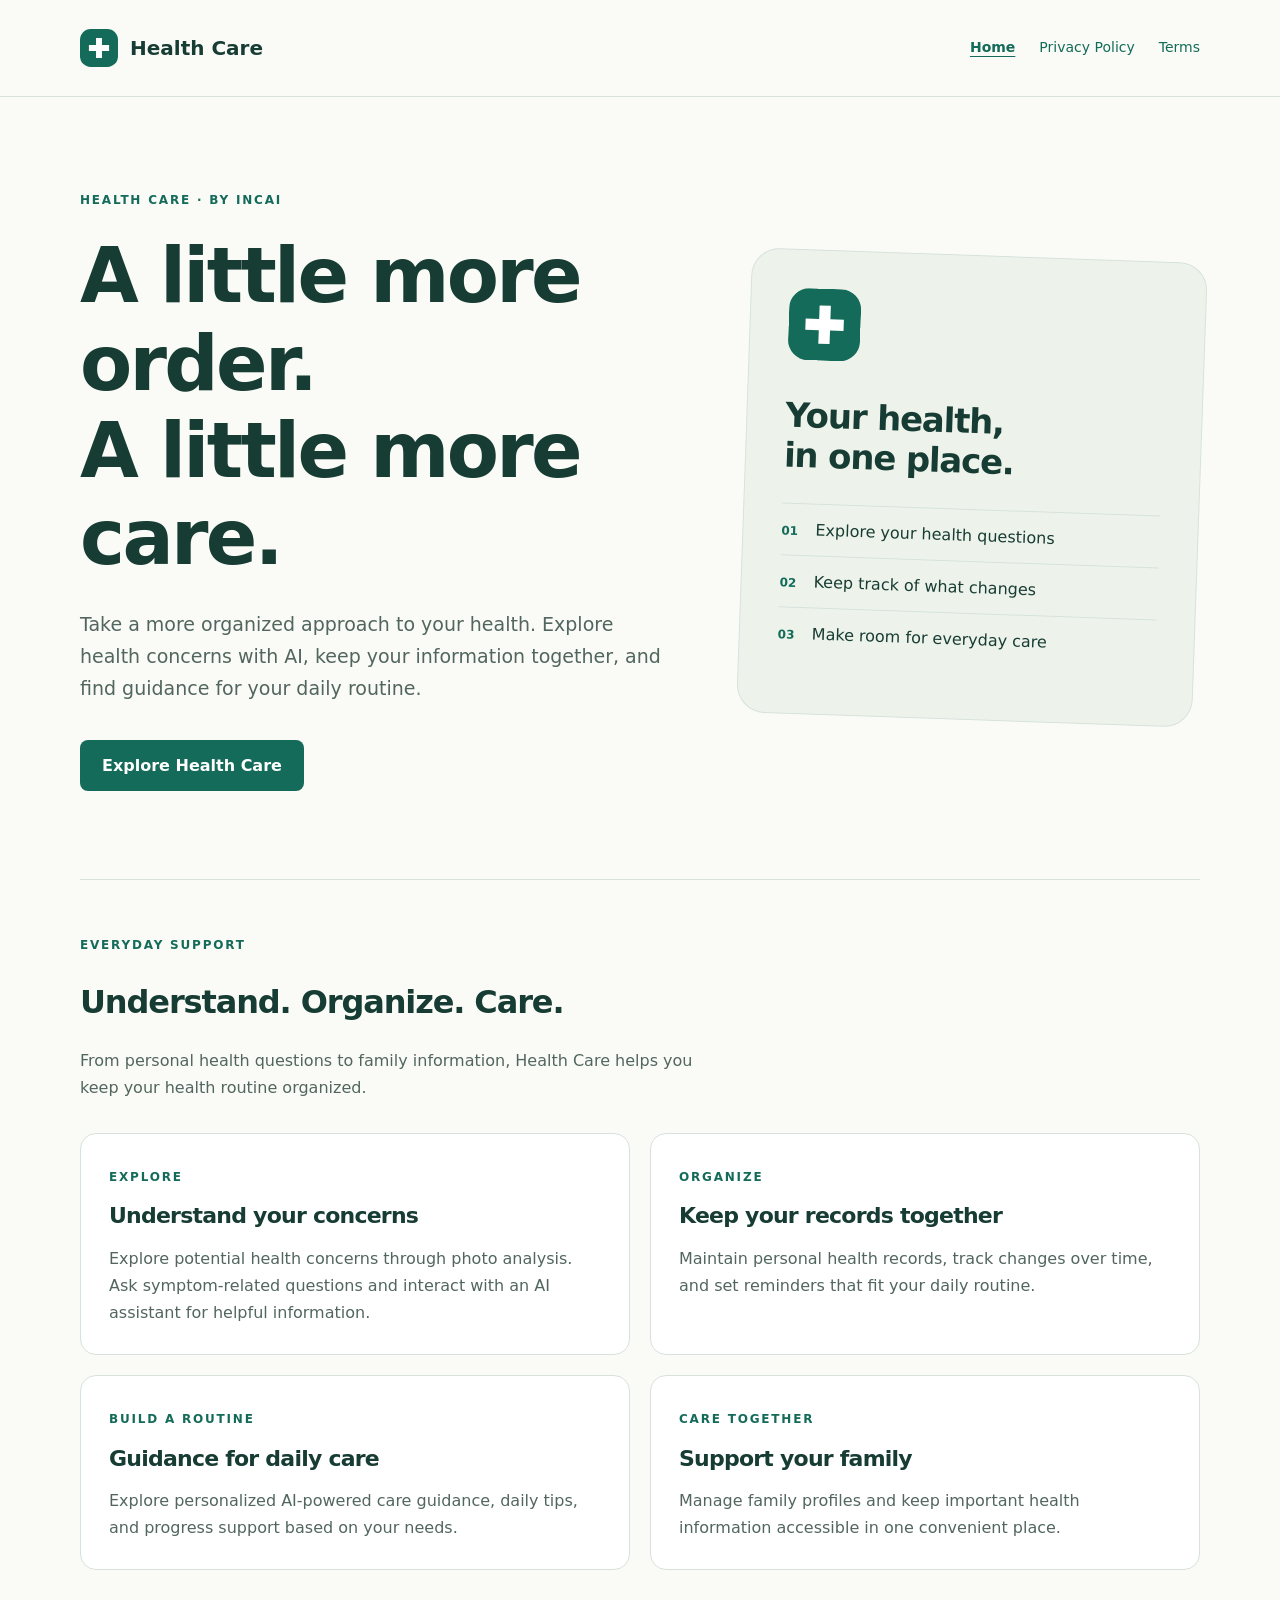
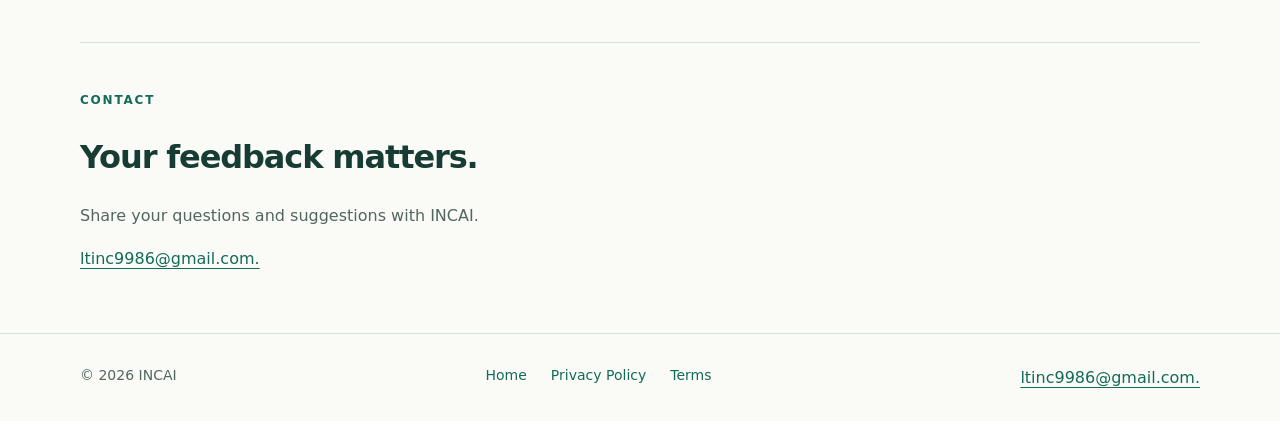
==== index.html @ b42ea5fc "CODE12OPS-1187: Web 891: trang giới thiệu, chính sách, điều khoản, app-ads.txt CODE12 run 12e6c901-c" ====
<!doctype html>
<html lang="en">
<head>
  <meta charset="utf-8">
  <meta name="viewport" content="width=device-width, initial-scale=1">
  <title>Health Care — Organize your everyday health</title>
  <meta name="description" content="Explore health questions with AI, organize health records, and keep personal and family care information in one place with Health Care.">
  <meta property="og:title" content="Health Care — Organize your everyday health">
  <meta property="og:description" content="AI-powered guidance and a more organized approach to everyday health.">
  <link rel="icon" href="assets/icon.svg" type="image/svg+xml">
  <link rel="stylesheet" href="assets/style.css">
</head>
<body>
  <a class="skip" href="#main">Skip to content</a>
  <header><div class="wrap header-inner"><a class="brand" href="index.html"><img src="assets/icon.svg" alt="" width="38" height="38">Health Care</a><nav aria-label="Main navigation"><a href="index.html" aria-current="page">Home</a><a href="policies.html">Privacy Policy</a><a href="terms.html">Terms</a></nav></div></header>
  <main id="main" class="wrap">
    <section class="hero" aria-labelledby="hero-title">
      <div><span class="eyebrow">Health Care · by INCAI</span><h1 id="hero-title">A little more order.<br>A little more care.</h1><p class="lead">Take a more organized approach to your health. Explore health concerns with AI, keep your information together, and find guidance for your daily routine.</p><a class="button" href="#features">Explore Health Care</a></div>
      <aside class="care-panel" aria-label="Health Care at a glance"><img src="assets/icon.svg" alt="" width="72" height="72"><h2>Your health,<br>in one place.</h2><ul><li><span class="number">01</span>Explore your health questions</li><li><span class="number">02</span>Keep track of what changes</li><li><span class="number">03</span>Make room for everyday care</li></ul></aside>
    </section>
    <section id="features" class="features" aria-labelledby="features-title"><div class="section-intro"><span class="eyebrow">Everyday support</span><h2 id="features-title">Understand. Organize. Care.</h2><p>From personal health questions to family information, Health Care helps you keep your health routine organized.</p></div><div class="grid">
      <article class="card"><span class="eyebrow">Explore</span><h3>Understand your concerns</h3><p>Explore potential health concerns through photo analysis. Ask symptom-related questions and interact with an AI assistant for helpful information.</p></article>
      <article class="card"><span class="eyebrow">Organize</span><h3>Keep your records together</h3><p>Maintain personal health records, track changes over time, and set reminders that fit your daily routine.</p></article>
      <article class="card"><span class="eyebrow">Build a routine</span><h3>Guidance for daily care</h3><p>Explore personalized AI-powered care guidance, daily tips, and progress support based on your needs.</p></article>
      <article class="card"><span class="eyebrow">Care together</span><h3>Support your family</h3><p>Manage family profiles and keep important health information accessible in one convenient place.</p></article>
    </div></section>
    <section id="contact" class="contact"><span class="eyebrow">Contact</span><h2>Your feedback matters.</h2><p>Share your questions and suggestions with INCAI.</p><a href="mailto:ltinc9986@gmail.com.">ltinc9986@gmail.com.</a></section>
  </main>
  <footer><div class="wrap footer-inner"><p>© 2026 INCAI</p><nav aria-label="Footer navigation"><a href="index.html">Home</a><a href="policies.html">Privacy Policy</a><a href="terms.html">Terms</a></nav><a href="mailto:ltinc9986@gmail.com.">ltinc9986@gmail.com.</a></div></footer>
</body>
</html>
---- assets/style.css ----
:root{color-scheme:light;--ink:#173c34;--muted:#52665f;--accent:#146b59;--line:#d7e2dc;--paper:#fafbf7;--soft:#edf3eb}*{box-sizing:border-box}body{margin:0;background:var(--paper);color:var(--ink);font-family:system-ui,-apple-system,BlinkMacSystemFont,"Segoe UI",sans-serif;line-height:1.7}a{color:var(--accent);text-underline-offset:4px}a:hover{color:#0b493c}a:focus-visible{outline:3px solid #ac6d20;outline-offset:5px}.wrap{width:min(1120px,calc(100% - 48px));margin:auto}.skip{position:absolute;left:16px;top:-100px;background:white;padding:10px;z-index:2}.skip:focus{top:12px}header{border-bottom:1px solid var(--line)}.header-inner{display:flex;align-items:center;justify-content:space-between;gap:24px;min-height:96px}.brand{display:flex;align-items:center;gap:12px;text-decoration:none;color:var(--ink);font-size:20px;font-weight:750}.brand img{width:38px;height:38px}nav{display:flex;flex-wrap:wrap;gap:24px}nav a{font-size:14px;text-decoration:none}nav a[aria-current=page]{font-weight:750;text-decoration:underline}.hero{display:grid;grid-template-columns:1.3fr 1fr;gap:72px;align-items:center;padding:88px 0}.eyebrow{text-transform:uppercase;letter-spacing:.15em;font-size:12px;font-weight:750;color:var(--accent)}h1,h2,h3{line-height:1.15;letter-spacing:-.035em}h1{font-size:clamp(42px,6vw,76px);font-weight:650;margin:20px 0 26px}h2{font-size:32px;font-weight:650}h3{font-size:22px;font-weight:650}p{color:var(--muted)}.lead{font-size:19px;max-width:620px}.button{display:inline-block;margin-top:16px;padding:12px 22px;background:var(--accent);color:white;border-radius:8px;text-decoration:none;font-weight:650}.button:hover{background:#0b493c;color:white}.care-panel{background:var(--soft);border:1px solid var(--line);border-radius:28px;padding:38px;transform:rotate(2deg)}.care-panel img{width:72px;height:72px}.care-panel h2{font-size:34px}.care-panel ul{padding:0;list-style:none}.care-panel li{padding:12px 0;border-top:1px solid var(--line)}.number{display:inline-block;width:34px;font-size:12px;font-weight:700;color:var(--accent)}.features{padding:50px 0 72px;border-top:1px solid var(--line)}.section-intro{max-width:640px}.grid{display:grid;grid-template-columns:repeat(2,1fr);gap:20px;margin-top:32px}.card{border:1px solid var(--line);border-radius:16px;padding:28px;background:white}.card h3{margin:14px 0}.card p{margin-bottom:0}.contact{border-top:1px solid var(--line);padding:42px 0 60px}.contact a{overflow-wrap:anywhere}footer{border-top:1px solid var(--line);padding:30px 0}.footer-inner{display:flex;justify-content:space-between;gap:24px;flex-wrap:wrap}footer p{margin:0;font-size:14px}.legal{max-width:780px;padding:64px 0 80px}.legal h1{font-size:clamp(38px,6vw,56px)}.legal h2{font-size:25px;margin-top:38px}.legal li{color:var(--muted)}.legal a{overflow-wrap:anywhere}.notice{padding:20px 24px;border-left:3px solid var(--accent);background:var(--soft)}.not-found{min-height:60vh;padding:72px 0}@media(max-width:700px){.wrap{width:calc(100% - 36px)}.header-inner{align-items:flex-start;flex-direction:column;gap:16px;padding:22px 0}nav{gap:20px}.hero{grid-template-columns:1fr;gap:38px;padding:48px 0}.care-panel{transform:none;padding:28px}.grid{grid-template-columns:1fr}.features{padding-top:30px}.legal{padding-top:38px}.footer-inner{flex-direction:column}}
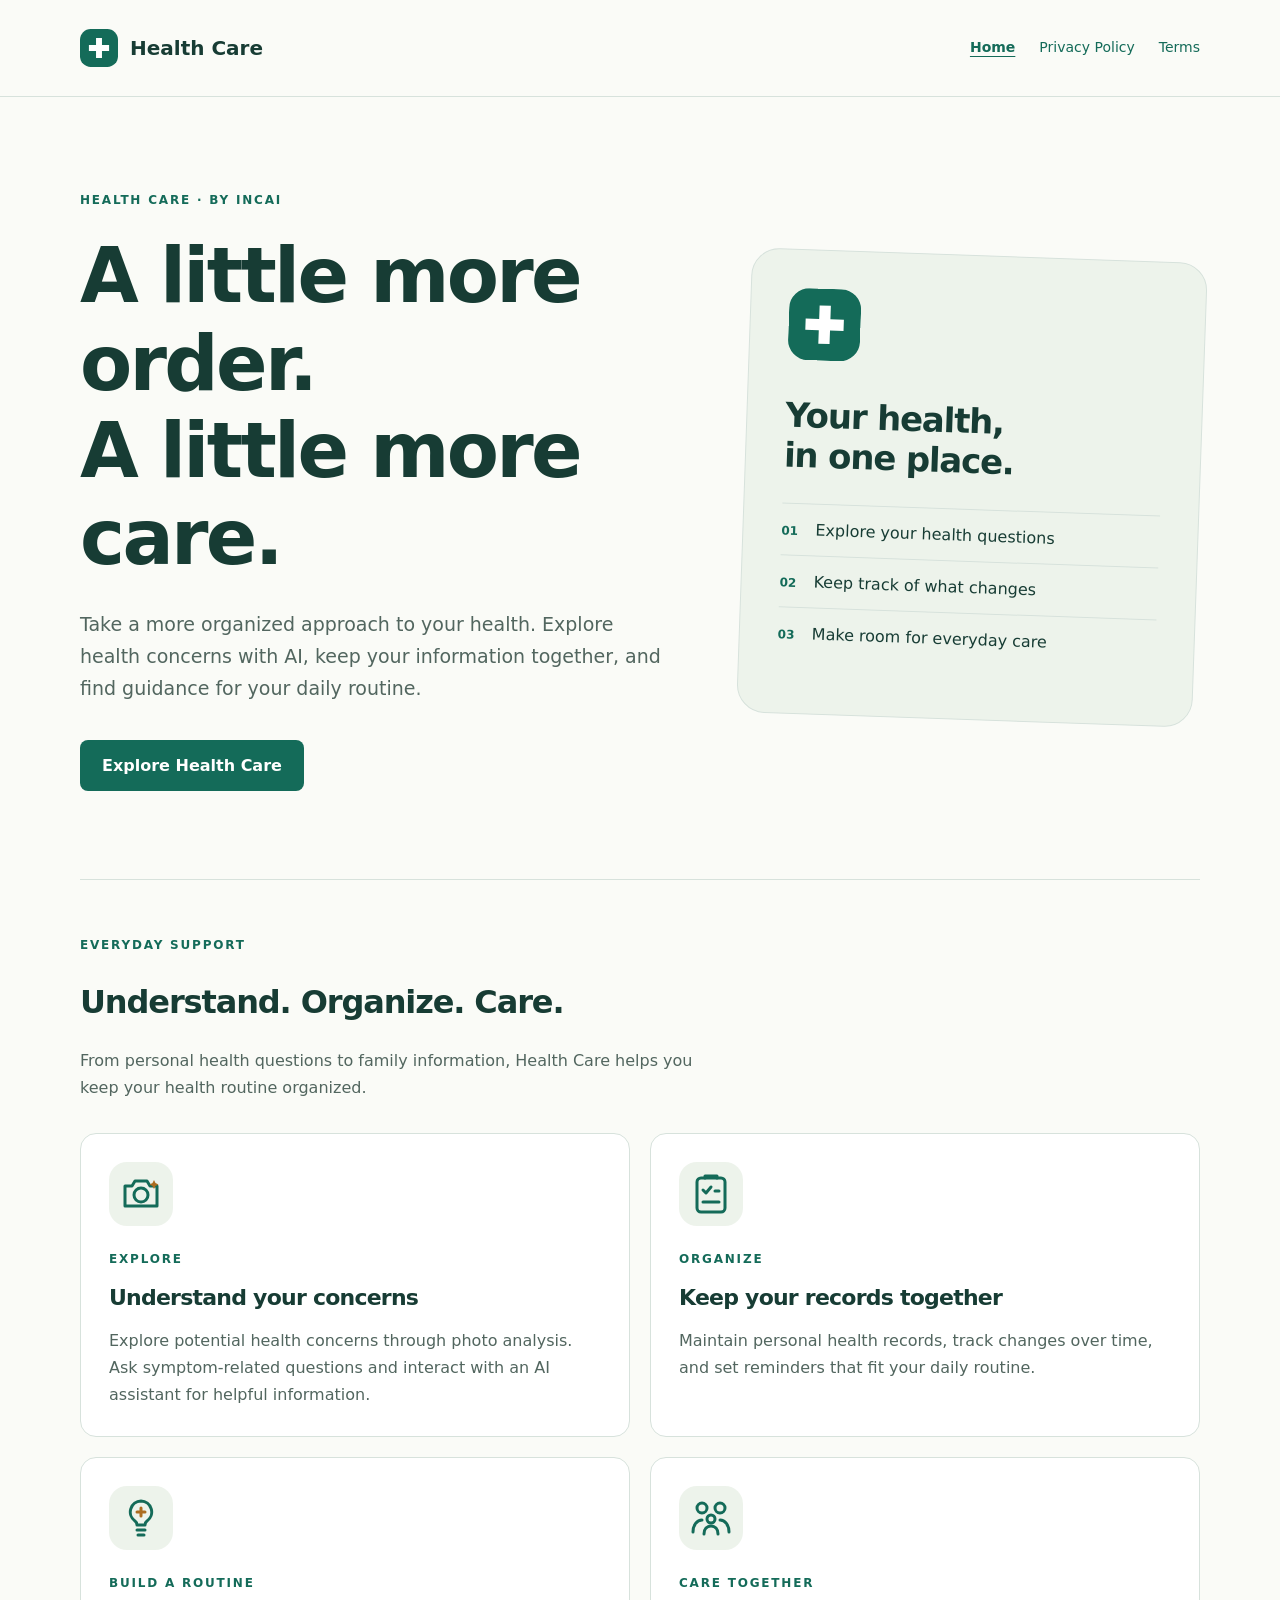
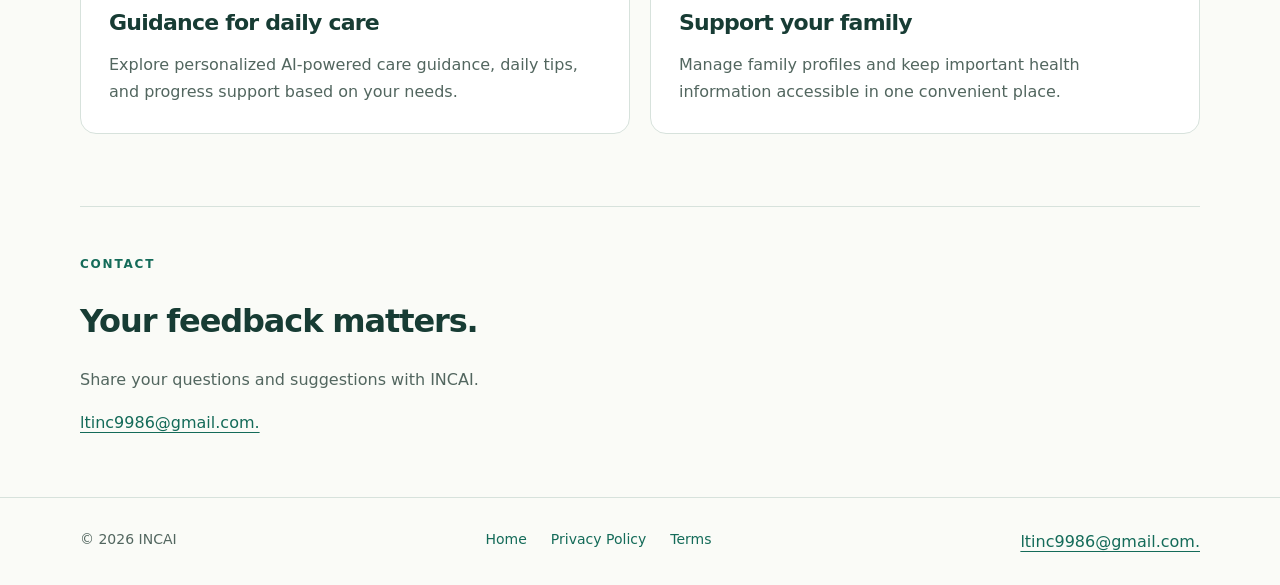
==== commit 613ea10e: "CODE12OPS-1189: Web 891: trang giới thiệu, chính sách, điều khoản, app-ads.txt CODE12 run 28dbb04b-a" ====
--- a/index.html
+++ b/index.html
@@ -7,6 +7,8 @@
   <meta name="description" content="Explore health questions with AI, organize health records, and keep personal and family care information in one place with Health Care.">
   <meta property="og:title" content="Health Care — Organize your everyday health">
   <meta property="og:description" content="AI-powered guidance and a more organized approach to everyday health.">
+  <meta property="og:url" content="https://myhealthcare-web.vercel.app/">
+  <link rel="canonical" href="https://myhealthcare-web.vercel.app/">
   <link rel="icon" href="assets/icon.svg" type="image/svg+xml">
   <link rel="stylesheet" href="assets/style.css">
 </head>
@@ -19,10 +21,10 @@
       <aside class="care-panel" aria-label="Health Care at a glance"><img src="assets/icon.svg" alt="" width="72" height="72"><h2>Your health,<br>in one place.</h2><ul><li><span class="number">01</span>Explore your health questions</li><li><span class="number">02</span>Keep track of what changes</li><li><span class="number">03</span>Make room for everyday care</li></ul></aside>
     </section>
     <section id="features" class="features" aria-labelledby="features-title"><div class="section-intro"><span class="eyebrow">Everyday support</span><h2 id="features-title">Understand. Organize. Care.</h2><p>From personal health questions to family information, Health Care helps you keep your health routine organized.</p></div><div class="grid">
-      <article class="card"><span class="eyebrow">Explore</span><h3>Understand your concerns</h3><p>Explore potential health concerns through photo analysis. Ask symptom-related questions and interact with an AI assistant for helpful information.</p></article>
-      <article class="card"><span class="eyebrow">Organize</span><h3>Keep your records together</h3><p>Maintain personal health records, track changes over time, and set reminders that fit your daily routine.</p></article>
-      <article class="card"><span class="eyebrow">Build a routine</span><h3>Guidance for daily care</h3><p>Explore personalized AI-powered care guidance, daily tips, and progress support based on your needs.</p></article>
-      <article class="card"><span class="eyebrow">Care together</span><h3>Support your family</h3><p>Manage family profiles and keep important health information accessible in one convenient place.</p></article>
+      <article class="card"><img class="card-art" src="assets/img/explore.svg" alt="" width="64" height="64" loading="lazy"><span class="eyebrow">Explore</span><h3>Understand your concerns</h3><p>Explore potential health concerns through photo analysis. Ask symptom-related questions and interact with an AI assistant for helpful information.</p></article>
+      <article class="card"><img class="card-art" src="assets/img/organize.svg" alt="" width="64" height="64" loading="lazy"><span class="eyebrow">Organize</span><h3>Keep your records together</h3><p>Maintain personal health records, track changes over time, and set reminders that fit your daily routine.</p></article>
+      <article class="card"><img class="card-art" src="assets/img/guidance.svg" alt="" width="64" height="64" loading="lazy"><span class="eyebrow">Build a routine</span><h3>Guidance for daily care</h3><p>Explore personalized AI-powered care guidance, daily tips, and progress support based on your needs.</p></article>
+      <article class="card"><img class="card-art" src="assets/img/family.svg" alt="" width="64" height="64" loading="lazy"><span class="eyebrow">Care together</span><h3>Support your family</h3><p>Manage family profiles and keep important health information accessible in one convenient place.</p></article>
     </div></section>
     <section id="contact" class="contact"><span class="eyebrow">Contact</span><h2>Your feedback matters.</h2><p>Share your questions and suggestions with INCAI.</p><a href="mailto:ltinc9986@gmail.com.">ltinc9986@gmail.com.</a></section>
   </main>
--- a/assets/style.css
+++ b/assets/style.css
@@ -1 +1 @@
-:root{color-scheme:light;--ink:#173c34;--muted:#52665f;--accent:#146b59;--line:#d7e2dc;--paper:#fafbf7;--soft:#edf3eb}*{box-sizing:border-box}body{margin:0;background:var(--paper);color:var(--ink);font-family:system-ui,-apple-system,BlinkMacSystemFont,"Segoe UI",sans-serif;line-height:1.7}a{color:var(--accent);text-underline-offset:4px}a:hover{color:#0b493c}a:focus-visible{outline:3px solid #ac6d20;outline-offset:5px}.wrap{width:min(1120px,calc(100% - 48px));margin:auto}.skip{position:absolute;left:16px;top:-100px;background:white;padding:10px;z-index:2}.skip:focus{top:12px}header{border-bottom:1px solid var(--line)}.header-inner{display:flex;align-items:center;justify-content:space-between;gap:24px;min-height:96px}.brand{display:flex;align-items:center;gap:12px;text-decoration:none;color:var(--ink);font-size:20px;font-weight:750}.brand img{width:38px;height:38px}nav{display:flex;flex-wrap:wrap;gap:24px}nav a{font-size:14px;text-decoration:none}nav a[aria-current=page]{font-weight:750;text-decoration:underline}.hero{display:grid;grid-template-columns:1.3fr 1fr;gap:72px;align-items:center;padding:88px 0}.eyebrow{text-transform:uppercase;letter-spacing:.15em;font-size:12px;font-weight:750;color:var(--accent)}h1,h2,h3{line-height:1.15;letter-spacing:-.035em}h1{font-size:clamp(42px,6vw,76px);font-weight:650;margin:20px 0 26px}h2{font-size:32px;font-weight:650}h3{font-size:22px;font-weight:650}p{color:var(--muted)}.lead{font-size:19px;max-width:620px}.button{display:inline-block;margin-top:16px;padding:12px 22px;background:var(--accent);color:white;border-radius:8px;text-decoration:none;font-weight:650}.button:hover{background:#0b493c;color:white}.care-panel{background:var(--soft);border:1px solid var(--line);border-radius:28px;padding:38px;transform:rotate(2deg)}.care-panel img{width:72px;height:72px}.care-panel h2{font-size:34px}.care-panel ul{padding:0;list-style:none}.care-panel li{padding:12px 0;border-top:1px solid var(--line)}.number{display:inline-block;width:34px;font-size:12px;font-weight:700;color:var(--accent)}.features{padding:50px 0 72px;border-top:1px solid var(--line)}.section-intro{max-width:640px}.grid{display:grid;grid-template-columns:repeat(2,1fr);gap:20px;margin-top:32px}.card{border:1px solid var(--line);border-radius:16px;padding:28px;background:white}.card h3{margin:14px 0}.card p{margin-bottom:0}.contact{border-top:1px solid var(--line);padding:42px 0 60px}.contact a{overflow-wrap:anywhere}footer{border-top:1px solid var(--line);padding:30px 0}.footer-inner{display:flex;justify-content:space-between;gap:24px;flex-wrap:wrap}footer p{margin:0;font-size:14px}.legal{max-width:780px;padding:64px 0 80px}.legal h1{font-size:clamp(38px,6vw,56px)}.legal h2{font-size:25px;margin-top:38px}.legal li{color:var(--muted)}.legal a{overflow-wrap:anywhere}.notice{padding:20px 24px;border-left:3px solid var(--accent);background:var(--soft)}.not-found{min-height:60vh;padding:72px 0}@media(max-width:700px){.wrap{width:calc(100% - 36px)}.header-inner{align-items:flex-start;flex-direction:column;gap:16px;padding:22px 0}nav{gap:20px}.hero{grid-template-columns:1fr;gap:38px;padding:48px 0}.care-panel{transform:none;padding:28px}.grid{grid-template-columns:1fr}.features{padding-top:30px}.legal{padding-top:38px}.footer-inner{flex-direction:column}}
+:root{color-scheme:light;--ink:#173c34;--muted:#52665f;--accent:#146b59;--line:#d7e2dc;--paper:#fafbf7;--soft:#edf3eb}*{box-sizing:border-box}body{margin:0;background:var(--paper);color:var(--ink);font-family:system-ui,-apple-system,BlinkMacSystemFont,"Segoe UI",sans-serif;line-height:1.7}a{color:var(--accent);text-underline-offset:4px}a:hover{color:#0b493c}a:focus-visible{outline:3px solid #ac6d20;outline-offset:5px}.wrap{width:min(1120px,calc(100% - 48px));margin:auto}.skip{position:absolute;left:16px;top:-100px;background:white;padding:10px;z-index:2}.skip:focus{top:12px}header{border-bottom:1px solid var(--line)}.header-inner{display:flex;align-items:center;justify-content:space-between;gap:24px;min-height:96px}.brand{display:flex;align-items:center;gap:12px;text-decoration:none;color:var(--ink);font-size:20px;font-weight:750}.brand img{width:38px;height:38px}nav{display:flex;flex-wrap:wrap;gap:24px}nav a{font-size:14px;text-decoration:none}nav a[aria-current=page]{font-weight:750;text-decoration:underline}.hero{display:grid;grid-template-columns:1.3fr 1fr;gap:72px;align-items:center;padding:88px 0}.eyebrow{text-transform:uppercase;letter-spacing:.15em;font-size:12px;font-weight:750;color:var(--accent)}h1,h2,h3{line-height:1.15;letter-spacing:-.035em}h1{font-size:clamp(42px,6vw,76px);font-weight:650;margin:20px 0 26px}h2{font-size:32px;font-weight:650}h3{font-size:22px;font-weight:650}p{color:var(--muted)}.lead{font-size:19px;max-width:620px}.button{display:inline-block;margin-top:16px;padding:12px 22px;background:var(--accent);color:white;border-radius:8px;text-decoration:none;font-weight:650}.button:hover{background:#0b493c;color:white}.care-panel{background:var(--soft);border:1px solid var(--line);border-radius:28px;padding:38px;transform:rotate(2deg)}.care-panel img{width:72px;height:72px}.care-panel h2{font-size:34px}.care-panel ul{padding:0;list-style:none}.care-panel li{padding:12px 0;border-top:1px solid var(--line)}.number{display:inline-block;width:34px;font-size:12px;font-weight:700;color:var(--accent)}.features{padding:50px 0 72px;border-top:1px solid var(--line)}.section-intro{max-width:640px}.grid{display:grid;grid-template-columns:repeat(2,1fr);gap:20px;margin-top:32px}.card{border:1px solid var(--line);border-radius:16px;padding:28px;background:white}.card-art{display:block;width:64px;height:64px;margin-bottom:18px}.card h3{margin:14px 0}.card p{margin-bottom:0}.contact{border-top:1px solid var(--line);padding:42px 0 60px}.contact a{overflow-wrap:anywhere}footer{border-top:1px solid var(--line);padding:30px 0}.footer-inner{display:flex;justify-content:space-between;gap:24px;flex-wrap:wrap}footer p{margin:0;font-size:14px}.legal{max-width:780px;padding:64px 0 80px}.legal h1{font-size:clamp(38px,6vw,56px)}.legal h2{font-size:25px;margin-top:38px}.legal li{color:var(--muted)}.legal a{overflow-wrap:anywhere}.notice{padding:20px 24px;border-left:3px solid var(--accent);background:var(--soft)}.not-found{min-height:60vh;padding:72px 0}@media(max-width:700px){.wrap{width:calc(100% - 36px)}.header-inner{align-items:flex-start;flex-direction:column;gap:16px;padding:22px 0}nav{gap:20px}.hero{grid-template-columns:1fr;gap:38px;padding:48px 0}.care-panel{transform:none;padding:28px}.grid{grid-template-columns:1fr}.features{padding-top:30px}.legal{padding-top:38px}.footer-inner{flex-direction:column}}
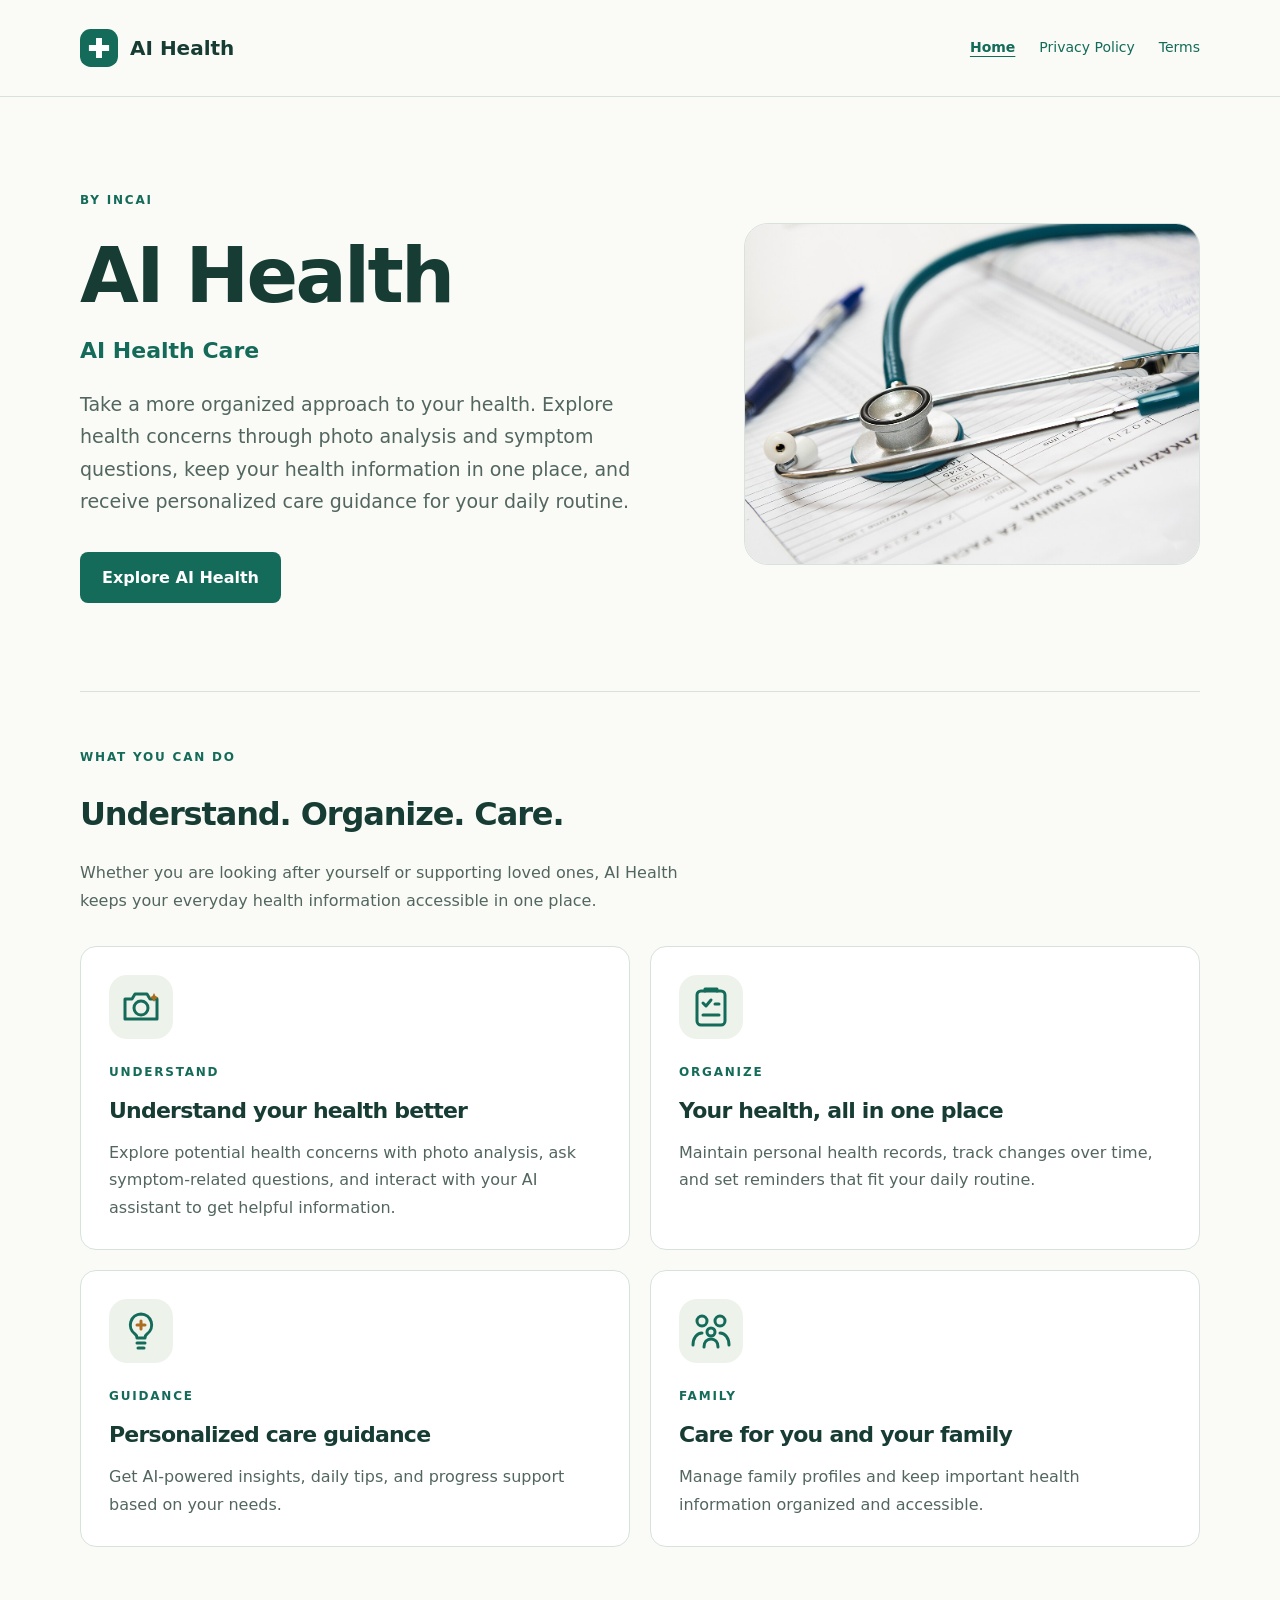
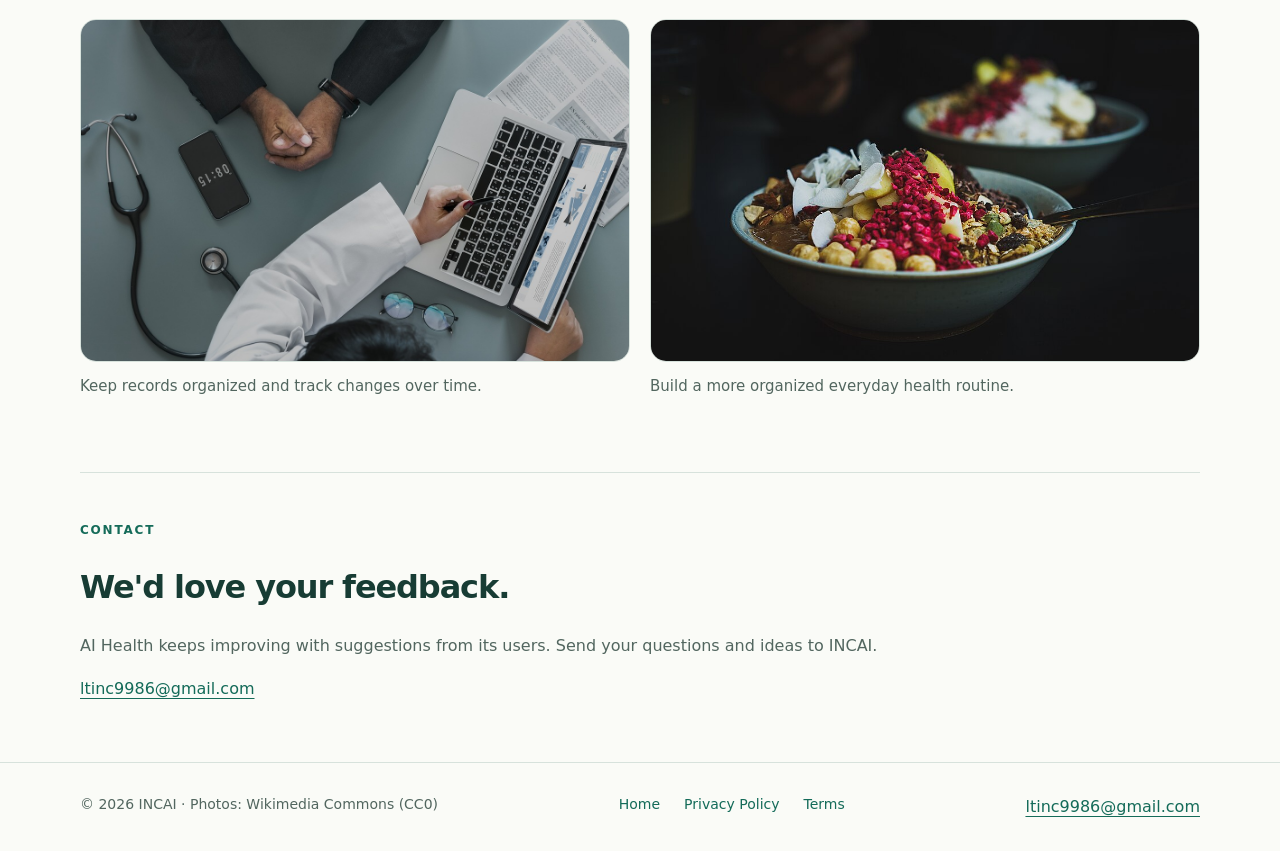
==== commit 81e5a7d3: "CODE12OPS-1190: Web 891: trang giới thiệu, chính sách, điều khoản, app-ads.txt CODE12 run 16849613-5" ====
--- a/index.html
+++ b/index.html
@@ -3,31 +3,36 @@
 <head>
   <meta charset="utf-8">
   <meta name="viewport" content="width=device-width, initial-scale=1">
-  <title>Health Care — Organize your everyday health</title>
-  <meta name="description" content="Explore health questions with AI, organize health records, and keep personal and family care information in one place with Health Care.">
-  <meta property="og:title" content="Health Care — Organize your everyday health">
-  <meta property="og:description" content="AI-powered guidance and a more organized approach to everyday health.">
+  <title>AI Health — AI Health Care</title>
+  <meta name="description" content="AI Health is your personal AI-powered health companion: explore health concerns, keep health records organized, and get personalized care guidance for you and your family.">
+  <meta property="og:title" content="AI Health — AI Health Care">
+  <meta property="og:description" content="Your personal AI-powered health companion for a more organized approach to everyday health.">
   <meta property="og:url" content="https://myhealthcare-web.vercel.app/">
+  <meta property="og:image" content="https://myhealthcare-web.vercel.app/assets/img/hero-care.jpg">
   <link rel="canonical" href="https://myhealthcare-web.vercel.app/">
   <link rel="icon" href="assets/icon.svg" type="image/svg+xml">
   <link rel="stylesheet" href="assets/style.css">
 </head>
 <body>
   <a class="skip" href="#main">Skip to content</a>
-  <header><div class="wrap header-inner"><a class="brand" href="index.html"><img src="assets/icon.svg" alt="" width="38" height="38">Health Care</a><nav aria-label="Main navigation"><a href="index.html" aria-current="page">Home</a><a href="policies.html">Privacy Policy</a><a href="terms.html">Terms</a></nav></div></header>
+  <header><div class="wrap header-inner"><a class="brand" href="index.html"><img src="assets/icon.svg" alt="" width="38" height="38">AI Health</a><nav aria-label="Main navigation"><a href="index.html" aria-current="page">Home</a><a href="policies.html">Privacy Policy</a><a href="terms.html">Terms</a></nav></div></header>
   <main id="main" class="wrap">
     <section class="hero" aria-labelledby="hero-title">
-      <div><span class="eyebrow">Health Care · by INCAI</span><h1 id="hero-title">A little more order.<br>A little more care.</h1><p class="lead">Take a more organized approach to your health. Explore health concerns with AI, keep your information together, and find guidance for your daily routine.</p><a class="button" href="#features">Explore Health Care</a></div>
-      <aside class="care-panel" aria-label="Health Care at a glance"><img src="assets/icon.svg" alt="" width="72" height="72"><h2>Your health,<br>in one place.</h2><ul><li><span class="number">01</span>Explore your health questions</li><li><span class="number">02</span>Keep track of what changes</li><li><span class="number">03</span>Make room for everyday care</li></ul></aside>
+      <div><span class="eyebrow">by INCAI</span><h1 id="hero-title">AI Health</h1><p class="tagline">AI Health Care</p><p class="lead">Take a more organized approach to your health. Explore health concerns through photo analysis and symptom questions, keep your health information in one place, and receive personalized care guidance for your daily routine.</p><a class="button" href="#features">Explore AI Health</a></div>
+      <figure class="hero-figure"><img src="assets/img/hero-care.jpg" alt="A stethoscope resting on a paper health record next to a pen" width="1280" height="853"></figure>
     </section>
-    <section id="features" class="features" aria-labelledby="features-title"><div class="section-intro"><span class="eyebrow">Everyday support</span><h2 id="features-title">Understand. Organize. Care.</h2><p>From personal health questions to family information, Health Care helps you keep your health routine organized.</p></div><div class="grid">
-      <article class="card"><img class="card-art" src="assets/img/explore.svg" alt="" width="64" height="64" loading="lazy"><span class="eyebrow">Explore</span><h3>Understand your concerns</h3><p>Explore potential health concerns through photo analysis. Ask symptom-related questions and interact with an AI assistant for helpful information.</p></article>
-      <article class="card"><img class="card-art" src="assets/img/organize.svg" alt="" width="64" height="64" loading="lazy"><span class="eyebrow">Organize</span><h3>Keep your records together</h3><p>Maintain personal health records, track changes over time, and set reminders that fit your daily routine.</p></article>
-      <article class="card"><img class="card-art" src="assets/img/guidance.svg" alt="" width="64" height="64" loading="lazy"><span class="eyebrow">Build a routine</span><h3>Guidance for daily care</h3><p>Explore personalized AI-powered care guidance, daily tips, and progress support based on your needs.</p></article>
-      <article class="card"><img class="card-art" src="assets/img/family.svg" alt="" width="64" height="64" loading="lazy"><span class="eyebrow">Care together</span><h3>Support your family</h3><p>Manage family profiles and keep important health information accessible in one convenient place.</p></article>
+    <section id="features" class="features" aria-labelledby="features-title"><div class="section-intro"><span class="eyebrow">What you can do</span><h2 id="features-title">Understand. Organize. Care.</h2><p>Whether you are looking after yourself or supporting loved ones, AI Health keeps your everyday health information accessible in one place.</p></div><div class="grid">
+      <article class="card"><img class="card-art" src="assets/img/explore.svg" alt="" width="64" height="64" loading="lazy"><span class="eyebrow">Understand</span><h3>Understand your health better</h3><p>Explore potential health concerns with photo analysis, ask symptom-related questions, and interact with your AI assistant to get helpful information.</p></article>
+      <article class="card"><img class="card-art" src="assets/img/organize.svg" alt="" width="64" height="64" loading="lazy"><span class="eyebrow">Organize</span><h3>Your health, all in one place</h3><p>Maintain personal health records, track changes over time, and set reminders that fit your daily routine.</p></article>
+      <article class="card"><img class="card-art" src="assets/img/guidance.svg" alt="" width="64" height="64" loading="lazy"><span class="eyebrow">Guidance</span><h3>Personalized care guidance</h3><p>Get AI-powered insights, daily tips, and progress support based on your needs.</p></article>
+      <article class="card"><img class="card-art" src="assets/img/family.svg" alt="" width="64" height="64" loading="lazy"><span class="eyebrow">Family</span><h3>Care for you and your family</h3><p>Manage family profiles and keep important health information organized and accessible.</p></article>
     </div></section>
-    <section id="contact" class="contact"><span class="eyebrow">Contact</span><h2>Your feedback matters.</h2><p>Share your questions and suggestions with INCAI.</p><a href="mailto:ltinc9986@gmail.com.">ltinc9986@gmail.com.</a></section>
+    <section class="photos" aria-label="AI Health in everyday life">
+      <figure><img src="assets/img/records.jpg" alt="Hands on a desk beside a laptop, a phone and a stethoscope" width="1280" height="758" loading="lazy"><figcaption>Keep records organized and track changes over time.</figcaption></figure>
+      <figure><img src="assets/img/routine.jpg" alt="A bowl of granola with fruit and nuts" width="960" height="640" loading="lazy"><figcaption>Build a more organized everyday health routine.</figcaption></figure>
+    </section>
+    <section id="contact" class="contact"><span class="eyebrow">Contact</span><h2>We'd love your feedback.</h2><p>AI Health keeps improving with suggestions from its users. Send your questions and ideas to INCAI.</p><a href="mailto:ltinc9986@gmail.com">ltinc9986@gmail.com</a></section>
   </main>
-  <footer><div class="wrap footer-inner"><p>© 2026 INCAI</p><nav aria-label="Footer navigation"><a href="index.html">Home</a><a href="policies.html">Privacy Policy</a><a href="terms.html">Terms</a></nav><a href="mailto:ltinc9986@gmail.com.">ltinc9986@gmail.com.</a></div></footer>
+  <footer><div class="wrap footer-inner"><p>© 2026 INCAI · Photos: Wikimedia Commons (CC0)</p><nav aria-label="Footer navigation"><a href="index.html">Home</a><a href="policies.html">Privacy Policy</a><a href="terms.html">Terms</a></nav><a href="mailto:ltinc9986@gmail.com">ltinc9986@gmail.com</a></div></footer>
 </body>
 </html>
--- a/assets/style.css
+++ b/assets/style.css
@@ -1 +1 @@
-:root{color-scheme:light;--ink:#173c34;--muted:#52665f;--accent:#146b59;--line:#d7e2dc;--paper:#fafbf7;--soft:#edf3eb}*{box-sizing:border-box}body{margin:0;background:var(--paper);color:var(--ink);font-family:system-ui,-apple-system,BlinkMacSystemFont,"Segoe UI",sans-serif;line-height:1.7}a{color:var(--accent);text-underline-offset:4px}a:hover{color:#0b493c}a:focus-visible{outline:3px solid #ac6d20;outline-offset:5px}.wrap{width:min(1120px,calc(100% - 48px));margin:auto}.skip{position:absolute;left:16px;top:-100px;background:white;padding:10px;z-index:2}.skip:focus{top:12px}header{border-bottom:1px solid var(--line)}.header-inner{display:flex;align-items:center;justify-content:space-between;gap:24px;min-height:96px}.brand{display:flex;align-items:center;gap:12px;text-decoration:none;color:var(--ink);font-size:20px;font-weight:750}.brand img{width:38px;height:38px}nav{display:flex;flex-wrap:wrap;gap:24px}nav a{font-size:14px;text-decoration:none}nav a[aria-current=page]{font-weight:750;text-decoration:underline}.hero{display:grid;grid-template-columns:1.3fr 1fr;gap:72px;align-items:center;padding:88px 0}.eyebrow{text-transform:uppercase;letter-spacing:.15em;font-size:12px;font-weight:750;color:var(--accent)}h1,h2,h3{line-height:1.15;letter-spacing:-.035em}h1{font-size:clamp(42px,6vw,76px);font-weight:650;margin:20px 0 26px}h2{font-size:32px;font-weight:650}h3{font-size:22px;font-weight:650}p{color:var(--muted)}.lead{font-size:19px;max-width:620px}.button{display:inline-block;margin-top:16px;padding:12px 22px;background:var(--accent);color:white;border-radius:8px;text-decoration:none;font-weight:650}.button:hover{background:#0b493c;color:white}.care-panel{background:var(--soft);border:1px solid var(--line);border-radius:28px;padding:38px;transform:rotate(2deg)}.care-panel img{width:72px;height:72px}.care-panel h2{font-size:34px}.care-panel ul{padding:0;list-style:none}.care-panel li{padding:12px 0;border-top:1px solid var(--line)}.number{display:inline-block;width:34px;font-size:12px;font-weight:700;color:var(--accent)}.features{padding:50px 0 72px;border-top:1px solid var(--line)}.section-intro{max-width:640px}.grid{display:grid;grid-template-columns:repeat(2,1fr);gap:20px;margin-top:32px}.card{border:1px solid var(--line);border-radius:16px;padding:28px;background:white}.card-art{display:block;width:64px;height:64px;margin-bottom:18px}.card h3{margin:14px 0}.card p{margin-bottom:0}.contact{border-top:1px solid var(--line);padding:42px 0 60px}.contact a{overflow-wrap:anywhere}footer{border-top:1px solid var(--line);padding:30px 0}.footer-inner{display:flex;justify-content:space-between;gap:24px;flex-wrap:wrap}footer p{margin:0;font-size:14px}.legal{max-width:780px;padding:64px 0 80px}.legal h1{font-size:clamp(38px,6vw,56px)}.legal h2{font-size:25px;margin-top:38px}.legal li{color:var(--muted)}.legal a{overflow-wrap:anywhere}.notice{padding:20px 24px;border-left:3px solid var(--accent);background:var(--soft)}.not-found{min-height:60vh;padding:72px 0}@media(max-width:700px){.wrap{width:calc(100% - 36px)}.header-inner{align-items:flex-start;flex-direction:column;gap:16px;padding:22px 0}nav{gap:20px}.hero{grid-template-columns:1fr;gap:38px;padding:48px 0}.care-panel{transform:none;padding:28px}.grid{grid-template-columns:1fr}.features{padding-top:30px}.legal{padding-top:38px}.footer-inner{flex-direction:column}}
+:root{color-scheme:light;--ink:#173c34;--muted:#52665f;--accent:#146b59;--line:#d7e2dc;--paper:#fafbf7;--soft:#edf3eb}*{box-sizing:border-box}body{margin:0;background:var(--paper);color:var(--ink);font-family:system-ui,-apple-system,BlinkMacSystemFont,"Segoe UI",sans-serif;line-height:1.7}a{color:var(--accent);text-underline-offset:4px}a:hover{color:#0b493c}a:focus-visible{outline:3px solid #ac6d20;outline-offset:5px}.wrap{width:min(1120px,calc(100% - 48px));margin:auto}.skip{position:absolute;left:16px;top:-100px;background:white;padding:10px;z-index:2}.skip:focus{top:12px}header{border-bottom:1px solid var(--line)}.header-inner{display:flex;align-items:center;justify-content:space-between;gap:24px;min-height:96px}.brand{display:flex;align-items:center;gap:12px;text-decoration:none;color:var(--ink);font-size:20px;font-weight:750}.brand img{width:38px;height:38px}nav{display:flex;flex-wrap:wrap;gap:24px}nav a{font-size:14px;text-decoration:none}nav a[aria-current=page]{font-weight:750;text-decoration:underline}.hero{display:grid;grid-template-columns:1.3fr 1fr;gap:72px;align-items:center;padding:88px 0}.eyebrow{text-transform:uppercase;letter-spacing:.15em;font-size:12px;font-weight:750;color:var(--accent)}h1,h2,h3{line-height:1.15;letter-spacing:-.035em}h1{font-size:clamp(42px,6vw,76px);font-weight:650;margin:20px 0 26px}h2{font-size:32px;font-weight:650}h3{font-size:22px;font-weight:650}p{color:var(--muted)}.lead{font-size:19px;max-width:620px}.button{display:inline-block;margin-top:16px;padding:12px 22px;background:var(--accent);color:white;border-radius:8px;text-decoration:none;font-weight:650}.button:hover{background:#0b493c;color:white}.tagline{margin:-14px 0 8px;font-size:22px;font-weight:650;color:var(--accent)}.hero-figure{margin:0}.hero-figure img,.photos img{display:block;width:100%;height:auto;border-radius:24px;border:1px solid var(--line)}.hero-figure img{aspect-ratio:4/3;object-fit:cover}.photos{display:grid;grid-template-columns:repeat(2,1fr);gap:20px;padding:0 0 72px}.photos figure{margin:0}.photos img{aspect-ratio:16/10;object-fit:cover;border-radius:16px}.photos figcaption{margin-top:12px;font-size:15px;color:var(--muted)}.features{padding:50px 0 72px;border-top:1px solid var(--line)}.section-intro{max-width:640px}.grid{display:grid;grid-template-columns:repeat(2,1fr);gap:20px;margin-top:32px}.card{border:1px solid var(--line);border-radius:16px;padding:28px;background:white}.card-art{display:block;width:64px;height:64px;margin-bottom:18px}.card h3{margin:14px 0}.card p{margin-bottom:0}.contact{border-top:1px solid var(--line);padding:42px 0 60px}.contact a{overflow-wrap:anywhere}footer{border-top:1px solid var(--line);padding:30px 0}.footer-inner{display:flex;justify-content:space-between;gap:24px;flex-wrap:wrap}footer p{margin:0;font-size:14px}.legal{max-width:780px;padding:64px 0 80px}.legal h1{font-size:clamp(38px,6vw,56px)}.legal h2{font-size:25px;margin-top:38px}.legal li{color:var(--muted)}.legal a{overflow-wrap:anywhere}.notice{padding:20px 24px;border-left:3px solid var(--accent);background:var(--soft)}.not-found{min-height:60vh;padding:72px 0}@media(max-width:700px){.wrap{width:calc(100% - 36px)}.header-inner{align-items:flex-start;flex-direction:column;gap:16px;padding:22px 0}nav{gap:20px}.hero{grid-template-columns:1fr;gap:38px;padding:48px 0}.grid,.photos{grid-template-columns:1fr}.features{padding-top:30px}.legal{padding-top:38px}.footer-inner{flex-direction:column}}
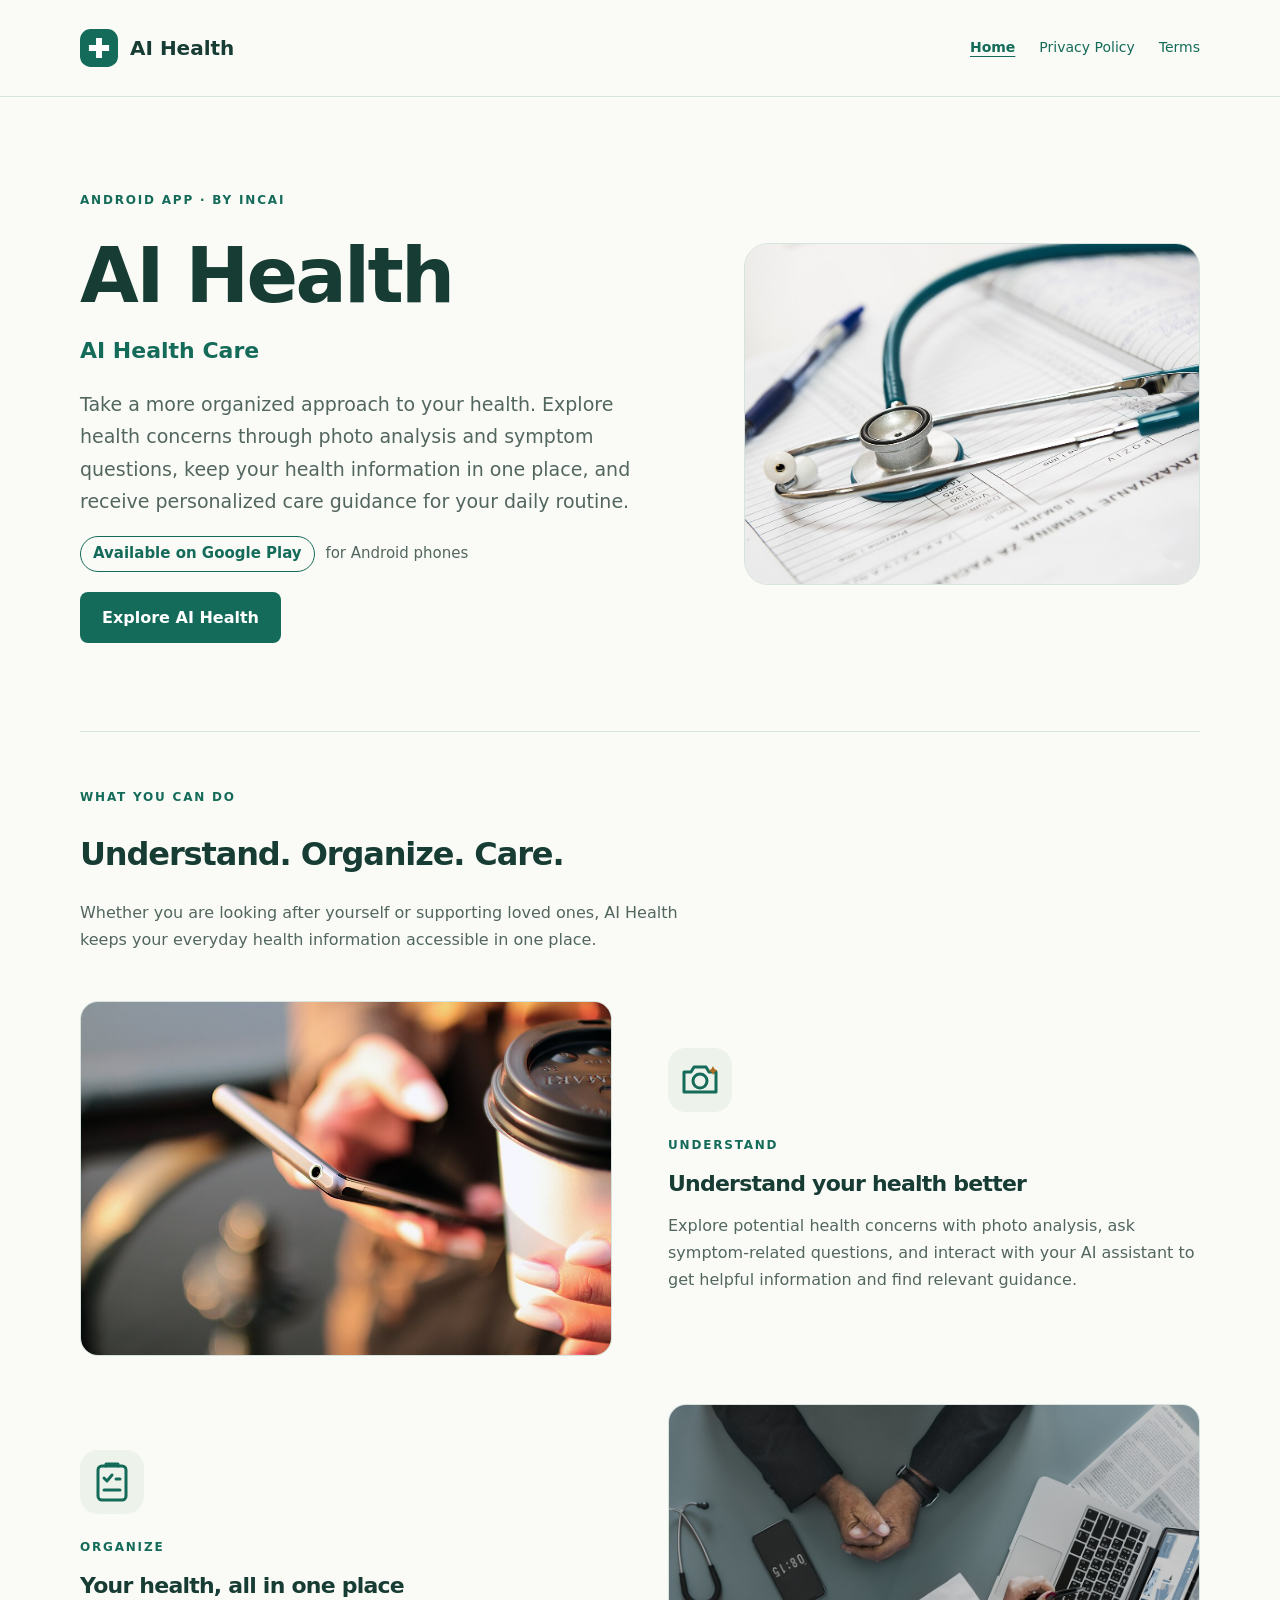
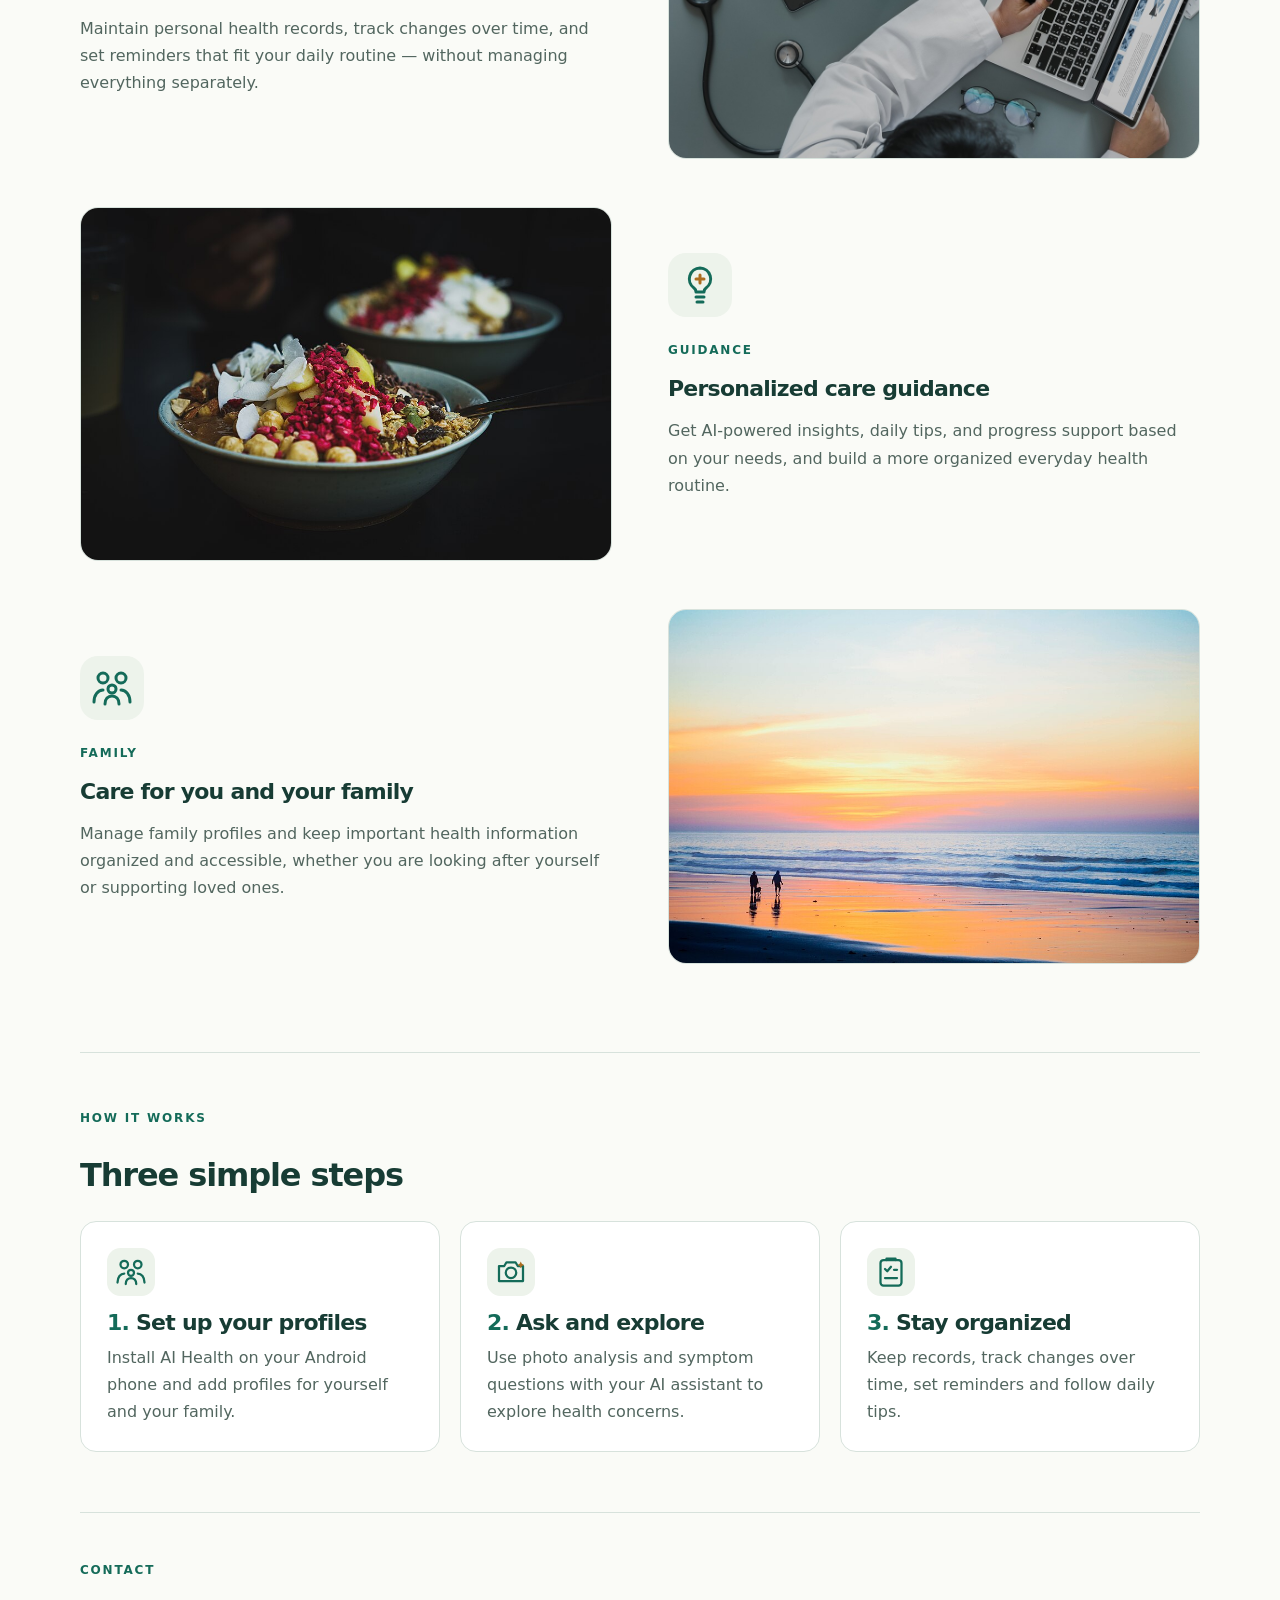
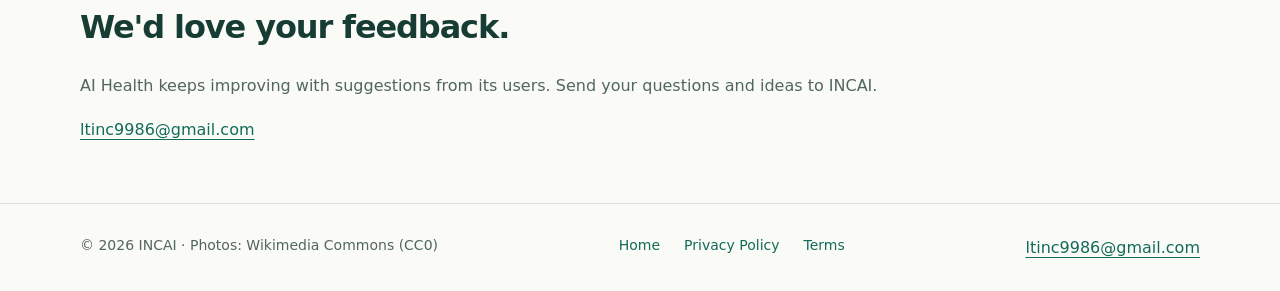
==== commit d7417517: "CODE12OPS-1191: Web 891: trang giới thiệu, chính sách, điều khoản, app-ads.txt CODE12 run f9d443aa-1" ====
--- a/index.html
+++ b/index.html
@@ -3,10 +3,10 @@
 <head>
   <meta charset="utf-8">
   <meta name="viewport" content="width=device-width, initial-scale=1">
-  <title>AI Health — AI Health Care</title>
-  <meta name="description" content="AI Health is your personal AI-powered health companion: explore health concerns, keep health records organized, and get personalized care guidance for you and your family.">
-  <meta property="og:title" content="AI Health — AI Health Care">
-  <meta property="og:description" content="Your personal AI-powered health companion for a more organized approach to everyday health.">
+  <title>AI Health — AI Health Care | Android App on Google Play</title>
+  <meta name="description" content="AI Health is an Android app on Google Play: your personal AI-powered health companion to explore health concerns, keep health records organized, and get personalized care guidance for you and your family.">
+  <meta property="og:title" content="AI Health — AI Health Care | Android App on Google Play">
+  <meta property="og:description" content="Your personal AI-powered health companion for Android, available on Google Play.">
   <meta property="og:url" content="https://myhealthcare-web.vercel.app/">
   <meta property="og:image" content="https://myhealthcare-web.vercel.app/assets/img/hero-care.jpg">
   <link rel="canonical" href="https://myhealthcare-web.vercel.app/">
@@ -18,19 +18,39 @@
   <header><div class="wrap header-inner"><a class="brand" href="index.html"><img src="assets/icon.svg" alt="" width="38" height="38">AI Health</a><nav aria-label="Main navigation"><a href="index.html" aria-current="page">Home</a><a href="policies.html">Privacy Policy</a><a href="terms.html">Terms</a></nav></div></header>
   <main id="main" class="wrap">
     <section class="hero" aria-labelledby="hero-title">
-      <div><span class="eyebrow">by INCAI</span><h1 id="hero-title">AI Health</h1><p class="tagline">AI Health Care</p><p class="lead">Take a more organized approach to your health. Explore health concerns through photo analysis and symptom questions, keep your health information in one place, and receive personalized care guidance for your daily routine.</p><a class="button" href="#features">Explore AI Health</a></div>
+      <div><span class="eyebrow">Android app · by INCAI</span><h1 id="hero-title">AI Health</h1><p class="tagline">AI Health Care</p><p class="lead">Take a more organized approach to your health. Explore health concerns through photo analysis and symptom questions, keep your health information in one place, and receive personalized care guidance for your daily routine.</p><p class="store-note"><span class="store-pill">Available on Google Play</span> for Android phones</p><a class="button" href="#features">Explore AI Health</a></div>
       <figure class="hero-figure"><img src="assets/img/hero-care.jpg" alt="A stethoscope resting on a paper health record next to a pen" width="1280" height="853"></figure>
     </section>
-    <section id="features" class="features" aria-labelledby="features-title"><div class="section-intro"><span class="eyebrow">What you can do</span><h2 id="features-title">Understand. Organize. Care.</h2><p>Whether you are looking after yourself or supporting loved ones, AI Health keeps your everyday health information accessible in one place.</p></div><div class="grid">
-      <article class="card"><img class="card-art" src="assets/img/explore.svg" alt="" width="64" height="64" loading="lazy"><span class="eyebrow">Understand</span><h3>Understand your health better</h3><p>Explore potential health concerns with photo analysis, ask symptom-related questions, and interact with your AI assistant to get helpful information.</p></article>
-      <article class="card"><img class="card-art" src="assets/img/organize.svg" alt="" width="64" height="64" loading="lazy"><span class="eyebrow">Organize</span><h3>Your health, all in one place</h3><p>Maintain personal health records, track changes over time, and set reminders that fit your daily routine.</p></article>
-      <article class="card"><img class="card-art" src="assets/img/guidance.svg" alt="" width="64" height="64" loading="lazy"><span class="eyebrow">Guidance</span><h3>Personalized care guidance</h3><p>Get AI-powered insights, daily tips, and progress support based on your needs.</p></article>
-      <article class="card"><img class="card-art" src="assets/img/family.svg" alt="" width="64" height="64" loading="lazy"><span class="eyebrow">Family</span><h3>Care for you and your family</h3><p>Manage family profiles and keep important health information organized and accessible.</p></article>
-    </div></section>
-    <section class="photos" aria-label="AI Health in everyday life">
-      <figure><img src="assets/img/records.jpg" alt="Hands on a desk beside a laptop, a phone and a stethoscope" width="1280" height="758" loading="lazy"><figcaption>Keep records organized and track changes over time.</figcaption></figure>
-      <figure><img src="assets/img/routine.jpg" alt="A bowl of granola with fruit and nuts" width="960" height="640" loading="lazy"><figcaption>Build a more organized everyday health routine.</figcaption></figure>
+
+    <section id="features" class="features" aria-labelledby="features-title">
+      <div class="section-intro"><span class="eyebrow">What you can do</span><h2 id="features-title">Understand. Organize. Care.</h2><p>Whether you are looking after yourself or supporting loved ones, AI Health keeps your everyday health information accessible in one place.</p></div>
+      <article class="feature-row">
+        <img class="feature-photo" src="assets/img/daily-check.jpg" alt="A person checking their phone while holding a cup of coffee" width="960" height="640" loading="lazy">
+        <div><img class="card-art" src="assets/img/explore.svg" alt="" width="64" height="64" loading="lazy"><span class="eyebrow">Understand</span><h3>Understand your health better</h3><p>Explore potential health concerns with photo analysis, ask symptom-related questions, and interact with your AI assistant to get helpful information and find relevant guidance.</p></div>
+      </article>
+      <article class="feature-row reverse">
+        <img class="feature-photo" src="assets/img/records.jpg" alt="Hands on a desk beside a laptop, a phone and a stethoscope" width="1280" height="758" loading="lazy">
+        <div><img class="card-art" src="assets/img/organize.svg" alt="" width="64" height="64" loading="lazy"><span class="eyebrow">Organize</span><h3>Your health, all in one place</h3><p>Maintain personal health records, track changes over time, and set reminders that fit your daily routine — without managing everything separately.</p></div>
+      </article>
+      <article class="feature-row">
+        <img class="feature-photo" src="assets/img/routine.jpg" alt="A bowl of granola with fruit and nuts" width="960" height="640" loading="lazy">
+        <div><img class="card-art" src="assets/img/guidance.svg" alt="" width="64" height="64" loading="lazy"><span class="eyebrow">Guidance</span><h3>Personalized care guidance</h3><p>Get AI-powered insights, daily tips, and progress support based on your needs, and build a more organized everyday health routine.</p></div>
+      </article>
+      <article class="feature-row reverse">
+        <img class="feature-photo" src="assets/img/family.jpg" alt="Two people walking a dog along a beach at sunset" width="960" height="640" loading="lazy">
+        <div><img class="card-art" src="assets/img/family.svg" alt="" width="64" height="64" loading="lazy"><span class="eyebrow">Family</span><h3>Care for you and your family</h3><p>Manage family profiles and keep important health information organized and accessible, whether you are looking after yourself or supporting loved ones.</p></div>
+      </article>
     </section>
+
+    <section class="steps-section" aria-labelledby="steps-title">
+      <span class="eyebrow">How it works</span><h2 id="steps-title">Three simple steps</h2>
+      <ol class="steps">
+        <li><img src="assets/img/family.svg" alt="" width="48" height="48" loading="lazy"><h3>Set up your profiles</h3><p>Install AI Health on your Android phone and add profiles for yourself and your family.</p></li>
+        <li><img src="assets/img/explore.svg" alt="" width="48" height="48" loading="lazy"><h3>Ask and explore</h3><p>Use photo analysis and symptom questions with your AI assistant to explore health concerns.</p></li>
+        <li><img src="assets/img/organize.svg" alt="" width="48" height="48" loading="lazy"><h3>Stay organized</h3><p>Keep records, track changes over time, set reminders and follow daily tips.</p></li>
+      </ol>
+    </section>
+
     <section id="contact" class="contact"><span class="eyebrow">Contact</span><h2>We'd love your feedback.</h2><p>AI Health keeps improving with suggestions from its users. Send your questions and ideas to INCAI.</p><a href="mailto:ltinc9986@gmail.com">ltinc9986@gmail.com</a></section>
   </main>
   <footer><div class="wrap footer-inner"><p>© 2026 INCAI · Photos: Wikimedia Commons (CC0)</p><nav aria-label="Footer navigation"><a href="index.html">Home</a><a href="policies.html">Privacy Policy</a><a href="terms.html">Terms</a></nav><a href="mailto:ltinc9986@gmail.com">ltinc9986@gmail.com</a></div></footer>
--- a/assets/style.css
+++ b/assets/style.css
@@ -1 +1 @@
-:root{color-scheme:light;--ink:#173c34;--muted:#52665f;--accent:#146b59;--line:#d7e2dc;--paper:#fafbf7;--soft:#edf3eb}*{box-sizing:border-box}body{margin:0;background:var(--paper);color:var(--ink);font-family:system-ui,-apple-system,BlinkMacSystemFont,"Segoe UI",sans-serif;line-height:1.7}a{color:var(--accent);text-underline-offset:4px}a:hover{color:#0b493c}a:focus-visible{outline:3px solid #ac6d20;outline-offset:5px}.wrap{width:min(1120px,calc(100% - 48px));margin:auto}.skip{position:absolute;left:16px;top:-100px;background:white;padding:10px;z-index:2}.skip:focus{top:12px}header{border-bottom:1px solid var(--line)}.header-inner{display:flex;align-items:center;justify-content:space-between;gap:24px;min-height:96px}.brand{display:flex;align-items:center;gap:12px;text-decoration:none;color:var(--ink);font-size:20px;font-weight:750}.brand img{width:38px;height:38px}nav{display:flex;flex-wrap:wrap;gap:24px}nav a{font-size:14px;text-decoration:none}nav a[aria-current=page]{font-weight:750;text-decoration:underline}.hero{display:grid;grid-template-columns:1.3fr 1fr;gap:72px;align-items:center;padding:88px 0}.eyebrow{text-transform:uppercase;letter-spacing:.15em;font-size:12px;font-weight:750;color:var(--accent)}h1,h2,h3{line-height:1.15;letter-spacing:-.035em}h1{font-size:clamp(42px,6vw,76px);font-weight:650;margin:20px 0 26px}h2{font-size:32px;font-weight:650}h3{font-size:22px;font-weight:650}p{color:var(--muted)}.lead{font-size:19px;max-width:620px}.button{display:inline-block;margin-top:16px;padding:12px 22px;background:var(--accent);color:white;border-radius:8px;text-decoration:none;font-weight:650}.button:hover{background:#0b493c;color:white}.tagline{margin:-14px 0 8px;font-size:22px;font-weight:650;color:var(--accent)}.hero-figure{margin:0}.hero-figure img,.photos img{display:block;width:100%;height:auto;border-radius:24px;border:1px solid var(--line)}.hero-figure img{aspect-ratio:4/3;object-fit:cover}.photos{display:grid;grid-template-columns:repeat(2,1fr);gap:20px;padding:0 0 72px}.photos figure{margin:0}.photos img{aspect-ratio:16/10;object-fit:cover;border-radius:16px}.photos figcaption{margin-top:12px;font-size:15px;color:var(--muted)}.features{padding:50px 0 72px;border-top:1px solid var(--line)}.section-intro{max-width:640px}.grid{display:grid;grid-template-columns:repeat(2,1fr);gap:20px;margin-top:32px}.card{border:1px solid var(--line);border-radius:16px;padding:28px;background:white}.card-art{display:block;width:64px;height:64px;margin-bottom:18px}.card h3{margin:14px 0}.card p{margin-bottom:0}.contact{border-top:1px solid var(--line);padding:42px 0 60px}.contact a{overflow-wrap:anywhere}footer{border-top:1px solid var(--line);padding:30px 0}.footer-inner{display:flex;justify-content:space-between;gap:24px;flex-wrap:wrap}footer p{margin:0;font-size:14px}.legal{max-width:780px;padding:64px 0 80px}.legal h1{font-size:clamp(38px,6vw,56px)}.legal h2{font-size:25px;margin-top:38px}.legal li{color:var(--muted)}.legal a{overflow-wrap:anywhere}.notice{padding:20px 24px;border-left:3px solid var(--accent);background:var(--soft)}.not-found{min-height:60vh;padding:72px 0}@media(max-width:700px){.wrap{width:calc(100% - 36px)}.header-inner{align-items:flex-start;flex-direction:column;gap:16px;padding:22px 0}nav{gap:20px}.hero{grid-template-columns:1fr;gap:38px;padding:48px 0}.grid,.photos{grid-template-columns:1fr}.features{padding-top:30px}.legal{padding-top:38px}.footer-inner{flex-direction:column}}
+:root{color-scheme:light;--ink:#173c34;--muted:#52665f;--accent:#146b59;--line:#d7e2dc;--paper:#fafbf7;--soft:#edf3eb}*{box-sizing:border-box}body{margin:0;background:var(--paper);color:var(--ink);font-family:system-ui,-apple-system,BlinkMacSystemFont,"Segoe UI",sans-serif;line-height:1.7}a{color:var(--accent);text-underline-offset:4px}a:hover{color:#0b493c}a:focus-visible{outline:3px solid #ac6d20;outline-offset:5px}.wrap{width:min(1120px,calc(100% - 48px));margin:auto}.skip{position:absolute;left:16px;top:-100px;background:white;padding:10px;z-index:2}.skip:focus{top:12px}header{border-bottom:1px solid var(--line)}.header-inner{display:flex;align-items:center;justify-content:space-between;gap:24px;min-height:96px}.brand{display:flex;align-items:center;gap:12px;text-decoration:none;color:var(--ink);font-size:20px;font-weight:750}.brand img{width:38px;height:38px}nav{display:flex;flex-wrap:wrap;gap:24px}nav a{font-size:14px;text-decoration:none}nav a[aria-current=page]{font-weight:750;text-decoration:underline}.hero{display:grid;grid-template-columns:1.3fr 1fr;gap:72px;align-items:center;padding:88px 0}.eyebrow{text-transform:uppercase;letter-spacing:.15em;font-size:12px;font-weight:750;color:var(--accent)}h1,h2,h3{line-height:1.15;letter-spacing:-.035em}h1{font-size:clamp(42px,6vw,76px);font-weight:650;margin:20px 0 26px}h2{font-size:32px;font-weight:650}h3{font-size:22px;font-weight:650}p{color:var(--muted)}.lead{font-size:19px;max-width:620px}.button{display:inline-block;margin-top:16px;padding:12px 22px;background:var(--accent);color:white;border-radius:8px;text-decoration:none;font-weight:650}.button:hover{background:#0b493c;color:white}.tagline{margin:-14px 0 8px;font-size:22px;font-weight:650;color:var(--accent)}.store-note{margin:18px 0 4px;font-size:15px}.store-pill{display:inline-block;margin-right:6px;padding:4px 12px;border:1px solid var(--accent);border-radius:999px;color:var(--accent);font-weight:700}.hero-figure{margin:0}.hero-figure img,.feature-photo{display:block;width:100%;height:auto;border-radius:24px;border:1px solid var(--line)}.hero-figure img{aspect-ratio:4/3;object-fit:cover}.features{padding:50px 0 40px;border-top:1px solid var(--line)}.section-intro{max-width:640px}.feature-row{display:grid;grid-template-columns:1fr 1fr;gap:56px;align-items:center;margin:48px 0}.feature-row.reverse .feature-photo{order:2}.feature-photo{aspect-ratio:3/2;object-fit:cover;border-radius:18px}.feature-row h3{margin:14px 0}.card-art{display:block;width:64px;height:64px;margin-bottom:18px}.steps-section{border-top:1px solid var(--line);padding:50px 0 60px}.steps{list-style:none;padding:0;margin:28px 0 0;display:grid;grid-template-columns:repeat(3,1fr);gap:20px;counter-reset:step}.steps li{border:1px solid var(--line);border-radius:16px;padding:26px;background:white;counter-increment:step}.steps li img{display:block;width:48px;height:48px}.steps h3{margin:14px 0 8px}.steps h3::before{content:counter(step) ". ";color:var(--accent)}.steps p{margin:0}.contact{border-top:1px solid var(--line);padding:42px 0 60px}.contact a{overflow-wrap:anywhere}footer{border-top:1px solid var(--line);padding:30px 0}.footer-inner{display:flex;justify-content:space-between;gap:24px;flex-wrap:wrap}footer p{margin:0;font-size:14px}.legal{max-width:780px;padding:64px 0 80px}.legal h1{font-size:clamp(38px,6vw,56px)}.legal h2{font-size:25px;margin-top:38px}.legal li{color:var(--muted)}.legal a{overflow-wrap:anywhere}.notice{padding:20px 24px;border-left:3px solid var(--accent);background:var(--soft)}.not-found{min-height:60vh;padding:72px 0}@media(max-width:700px){.wrap{width:calc(100% - 36px)}.header-inner{align-items:flex-start;flex-direction:column;gap:16px;padding:22px 0}nav{gap:20px}.hero{grid-template-columns:1fr;gap:38px;padding:48px 0}.feature-row,.steps{grid-template-columns:1fr;gap:24px}.feature-row.reverse .feature-photo{order:0}.features{padding-top:30px}.legal{padding-top:38px}.footer-inner{flex-direction:column}}
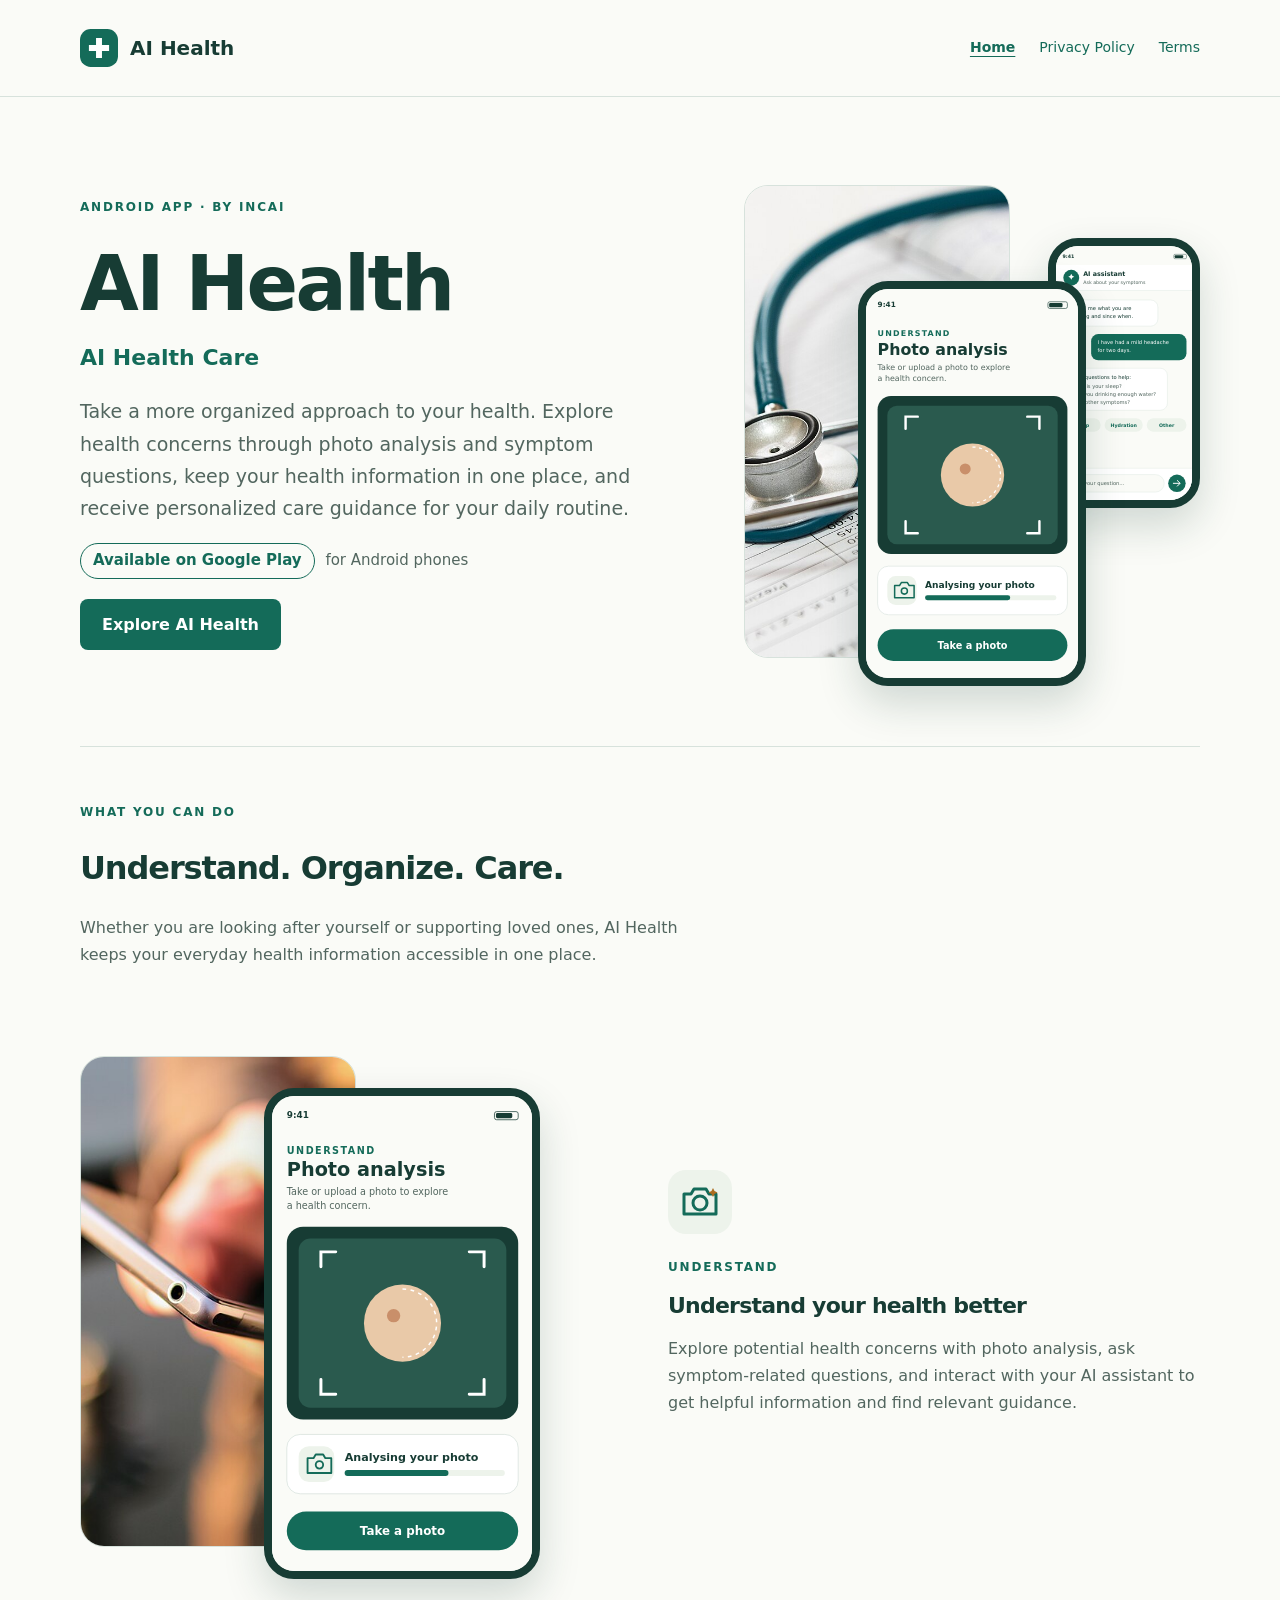
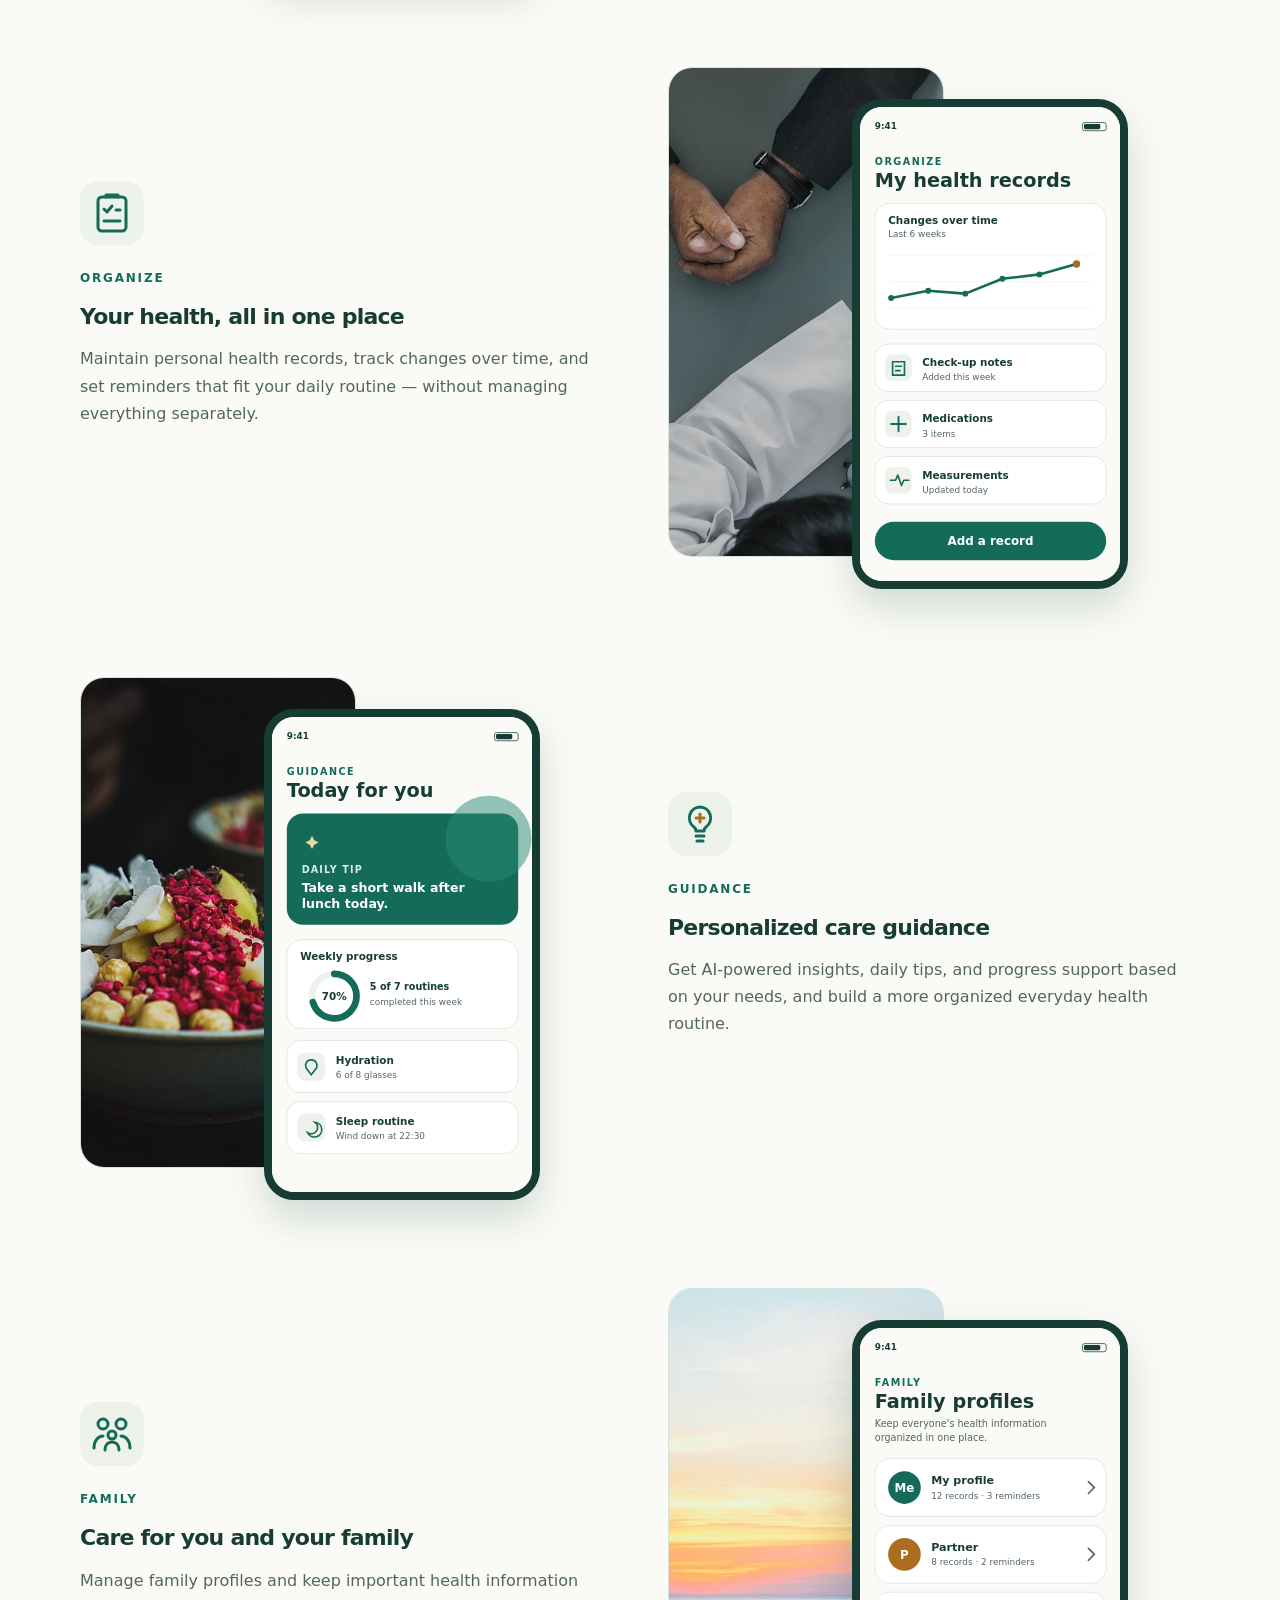
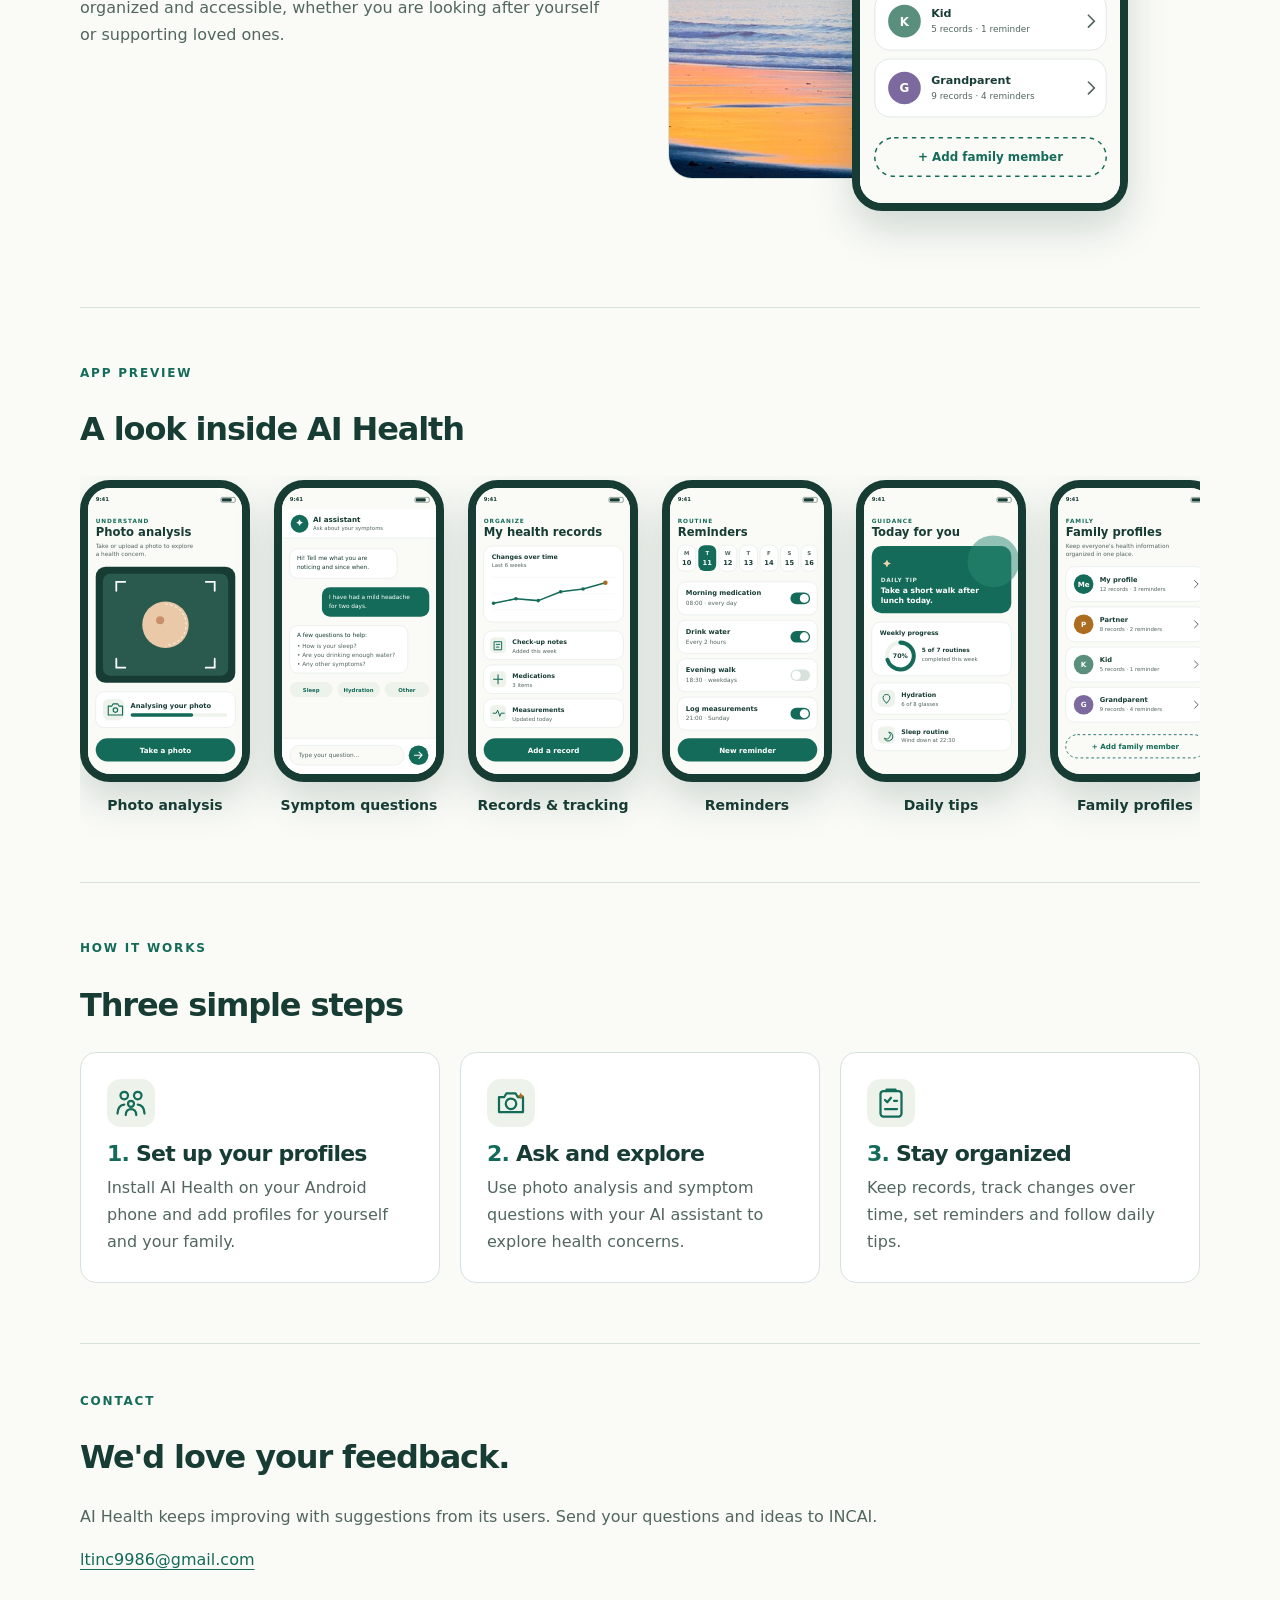
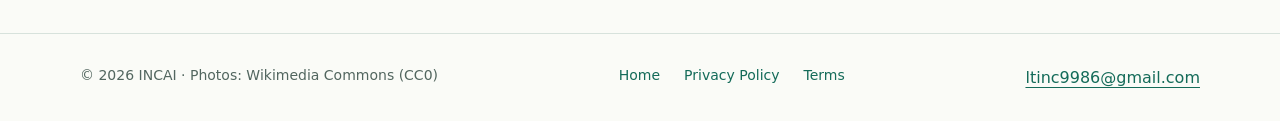
==== commit 000ad3e7: "CODE12OPS-1192: Web 891: trang giới thiệu, chính sách, điều khoản, app-ads.txt CODE12 run 8a75dd85-1" ====
--- a/index.html
+++ b/index.html
@@ -19,27 +19,43 @@
   <main id="main" class="wrap">
     <section class="hero" aria-labelledby="hero-title">
       <div><span class="eyebrow">Android app · by INCAI</span><h1 id="hero-title">AI Health</h1><p class="tagline">AI Health Care</p><p class="lead">Take a more organized approach to your health. Explore health concerns through photo analysis and symptom questions, keep your health information in one place, and receive personalized care guidance for your daily routine.</p><p class="store-note"><span class="store-pill">Available on Google Play</span> for Android phones</p><a class="button" href="#features">Explore AI Health</a></div>
-      <figure class="hero-figure"><img src="assets/img/hero-care.jpg" alt="A stethoscope resting on a paper health record next to a pen" width="1280" height="853"></figure>
+      <div class="hero-visual">
+        <img class="tall-photo hero-photo" src="assets/img/hero-care.jpg" alt="A stethoscope resting on a paper health record next to a pen" width="1280" height="853">
+        <div class="phone phone-front"><img src="assets/img/screen-photo.svg" alt="AI Health photo analysis screen with a camera frame and a Take a photo button" width="1080" height="1920"></div>
+        <div class="phone phone-back"><img src="assets/img/screen-assistant.svg" alt="AI Health assistant chat screen asking follow-up questions about a symptom" width="1080" height="1920"></div>
+      </div>
     </section>
 
     <section id="features" class="features" aria-labelledby="features-title">
       <div class="section-intro"><span class="eyebrow">What you can do</span><h2 id="features-title">Understand. Organize. Care.</h2><p>Whether you are looking after yourself or supporting loved ones, AI Health keeps your everyday health information accessible in one place.</p></div>
       <article class="feature-row">
-        <img class="feature-photo" src="assets/img/daily-check.jpg" alt="A person checking their phone while holding a cup of coffee" width="960" height="640" loading="lazy">
+        <div class="media-pair"><img class="tall-photo" src="assets/img/daily-check.jpg" alt="A person checking their phone while holding a cup of coffee" width="960" height="640" loading="lazy"><div class="phone"><img src="assets/img/screen-photo.svg" alt="Photo analysis screen in AI Health" width="1080" height="1920" loading="lazy"></div></div>
         <div><img class="card-art" src="assets/img/explore.svg" alt="" width="64" height="64" loading="lazy"><span class="eyebrow">Understand</span><h3>Understand your health better</h3><p>Explore potential health concerns with photo analysis, ask symptom-related questions, and interact with your AI assistant to get helpful information and find relevant guidance.</p></div>
       </article>
       <article class="feature-row reverse">
-        <img class="feature-photo" src="assets/img/records.jpg" alt="Hands on a desk beside a laptop, a phone and a stethoscope" width="1280" height="758" loading="lazy">
+        <div class="media-pair"><img class="tall-photo" src="assets/img/records.jpg" alt="Hands on a desk beside a laptop, a phone and a stethoscope" width="1280" height="758" loading="lazy"><div class="phone"><img src="assets/img/screen-records.svg" alt="Health records screen in AI Health with a chart of changes over time" width="1080" height="1920" loading="lazy"></div></div>
         <div><img class="card-art" src="assets/img/organize.svg" alt="" width="64" height="64" loading="lazy"><span class="eyebrow">Organize</span><h3>Your health, all in one place</h3><p>Maintain personal health records, track changes over time, and set reminders that fit your daily routine — without managing everything separately.</p></div>
       </article>
       <article class="feature-row">
-        <img class="feature-photo" src="assets/img/routine.jpg" alt="A bowl of granola with fruit and nuts" width="960" height="640" loading="lazy">
+        <div class="media-pair"><img class="tall-photo" src="assets/img/routine.jpg" alt="A bowl of granola with fruit and nuts" width="960" height="640" loading="lazy"><div class="phone"><img src="assets/img/screen-guidance.svg" alt="Daily tips and weekly progress screen in AI Health" width="1080" height="1920" loading="lazy"></div></div>
         <div><img class="card-art" src="assets/img/guidance.svg" alt="" width="64" height="64" loading="lazy"><span class="eyebrow">Guidance</span><h3>Personalized care guidance</h3><p>Get AI-powered insights, daily tips, and progress support based on your needs, and build a more organized everyday health routine.</p></div>
       </article>
       <article class="feature-row reverse">
-        <img class="feature-photo" src="assets/img/family.jpg" alt="Two people walking a dog along a beach at sunset" width="960" height="640" loading="lazy">
+        <div class="media-pair"><img class="tall-photo" src="assets/img/family.jpg" alt="Two people walking a dog along a beach at sunset" width="960" height="640" loading="lazy"><div class="phone"><img src="assets/img/screen-family.svg" alt="Family profiles screen in AI Health" width="1080" height="1920" loading="lazy"></div></div>
         <div><img class="card-art" src="assets/img/family.svg" alt="" width="64" height="64" loading="lazy"><span class="eyebrow">Family</span><h3>Care for you and your family</h3><p>Manage family profiles and keep important health information organized and accessible, whether you are looking after yourself or supporting loved ones.</p></div>
       </article>
+    </section>
+
+    <section class="gallery-section" aria-labelledby="gallery-title">
+      <span class="eyebrow">App preview</span><h2 id="gallery-title">A look inside AI Health</h2>
+      <ul class="gallery">
+        <li><div class="phone"><img src="assets/img/screen-photo.svg" alt="Photo analysis screen" width="1080" height="1920" loading="lazy"></div><p>Photo analysis</p></li>
+        <li><div class="phone"><img src="assets/img/screen-assistant.svg" alt="AI assistant chat screen" width="1080" height="1920" loading="lazy"></div><p>Symptom questions</p></li>
+        <li><div class="phone"><img src="assets/img/screen-records.svg" alt="Health records and changes over time screen" width="1080" height="1920" loading="lazy"></div><p>Records &amp; tracking</p></li>
+        <li><div class="phone"><img src="assets/img/screen-reminders.svg" alt="Reminders screen with daily routine reminders" width="1080" height="1920" loading="lazy"></div><p>Reminders</p></li>
+        <li><div class="phone"><img src="assets/img/screen-guidance.svg" alt="Daily tips and progress screen" width="1080" height="1920" loading="lazy"></div><p>Daily tips</p></li>
+        <li><div class="phone"><img src="assets/img/screen-family.svg" alt="Family profiles screen" width="1080" height="1920" loading="lazy"></div><p>Family profiles</p></li>
+      </ul>
     </section>
 
     <section class="steps-section" aria-labelledby="steps-title">
--- a/assets/style.css
+++ b/assets/style.css
@@ -1 +1 @@
-:root{color-scheme:light;--ink:#173c34;--muted:#52665f;--accent:#146b59;--line:#d7e2dc;--paper:#fafbf7;--soft:#edf3eb}*{box-sizing:border-box}body{margin:0;background:var(--paper);color:var(--ink);font-family:system-ui,-apple-system,BlinkMacSystemFont,"Segoe UI",sans-serif;line-height:1.7}a{color:var(--accent);text-underline-offset:4px}a:hover{color:#0b493c}a:focus-visible{outline:3px solid #ac6d20;outline-offset:5px}.wrap{width:min(1120px,calc(100% - 48px));margin:auto}.skip{position:absolute;left:16px;top:-100px;background:white;padding:10px;z-index:2}.skip:focus{top:12px}header{border-bottom:1px solid var(--line)}.header-inner{display:flex;align-items:center;justify-content:space-between;gap:24px;min-height:96px}.brand{display:flex;align-items:center;gap:12px;text-decoration:none;color:var(--ink);font-size:20px;font-weight:750}.brand img{width:38px;height:38px}nav{display:flex;flex-wrap:wrap;gap:24px}nav a{font-size:14px;text-decoration:none}nav a[aria-current=page]{font-weight:750;text-decoration:underline}.hero{display:grid;grid-template-columns:1.3fr 1fr;gap:72px;align-items:center;padding:88px 0}.eyebrow{text-transform:uppercase;letter-spacing:.15em;font-size:12px;font-weight:750;color:var(--accent)}h1,h2,h3{line-height:1.15;letter-spacing:-.035em}h1{font-size:clamp(42px,6vw,76px);font-weight:650;margin:20px 0 26px}h2{font-size:32px;font-weight:650}h3{font-size:22px;font-weight:650}p{color:var(--muted)}.lead{font-size:19px;max-width:620px}.button{display:inline-block;margin-top:16px;padding:12px 22px;background:var(--accent);color:white;border-radius:8px;text-decoration:none;font-weight:650}.button:hover{background:#0b493c;color:white}.tagline{margin:-14px 0 8px;font-size:22px;font-weight:650;color:var(--accent)}.store-note{margin:18px 0 4px;font-size:15px}.store-pill{display:inline-block;margin-right:6px;padding:4px 12px;border:1px solid var(--accent);border-radius:999px;color:var(--accent);font-weight:700}.hero-figure{margin:0}.hero-figure img,.feature-photo{display:block;width:100%;height:auto;border-radius:24px;border:1px solid var(--line)}.hero-figure img{aspect-ratio:4/3;object-fit:cover}.features{padding:50px 0 40px;border-top:1px solid var(--line)}.section-intro{max-width:640px}.feature-row{display:grid;grid-template-columns:1fr 1fr;gap:56px;align-items:center;margin:48px 0}.feature-row.reverse .feature-photo{order:2}.feature-photo{aspect-ratio:3/2;object-fit:cover;border-radius:18px}.feature-row h3{margin:14px 0}.card-art{display:block;width:64px;height:64px;margin-bottom:18px}.steps-section{border-top:1px solid var(--line);padding:50px 0 60px}.steps{list-style:none;padding:0;margin:28px 0 0;display:grid;grid-template-columns:repeat(3,1fr);gap:20px;counter-reset:step}.steps li{border:1px solid var(--line);border-radius:16px;padding:26px;background:white;counter-increment:step}.steps li img{display:block;width:48px;height:48px}.steps h3{margin:14px 0 8px}.steps h3::before{content:counter(step) ". ";color:var(--accent)}.steps p{margin:0}.contact{border-top:1px solid var(--line);padding:42px 0 60px}.contact a{overflow-wrap:anywhere}footer{border-top:1px solid var(--line);padding:30px 0}.footer-inner{display:flex;justify-content:space-between;gap:24px;flex-wrap:wrap}footer p{margin:0;font-size:14px}.legal{max-width:780px;padding:64px 0 80px}.legal h1{font-size:clamp(38px,6vw,56px)}.legal h2{font-size:25px;margin-top:38px}.legal li{color:var(--muted)}.legal a{overflow-wrap:anywhere}.notice{padding:20px 24px;border-left:3px solid var(--accent);background:var(--soft)}.not-found{min-height:60vh;padding:72px 0}@media(max-width:700px){.wrap{width:calc(100% - 36px)}.header-inner{align-items:flex-start;flex-direction:column;gap:16px;padding:22px 0}nav{gap:20px}.hero{grid-template-columns:1fr;gap:38px;padding:48px 0}.feature-row,.steps{grid-template-columns:1fr;gap:24px}.feature-row.reverse .feature-photo{order:0}.features{padding-top:30px}.legal{padding-top:38px}.footer-inner{flex-direction:column}}
+:root{color-scheme:light;--ink:#173c34;--muted:#52665f;--accent:#146b59;--line:#d7e2dc;--paper:#fafbf7;--soft:#edf3eb}*{box-sizing:border-box}body{margin:0;background:var(--paper);color:var(--ink);font-family:system-ui,-apple-system,BlinkMacSystemFont,"Segoe UI",sans-serif;line-height:1.7}a{color:var(--accent);text-underline-offset:4px}a:hover{color:#0b493c}a:focus-visible{outline:3px solid #ac6d20;outline-offset:5px}.wrap{width:min(1120px,calc(100% - 48px));margin:auto}.skip{position:absolute;left:16px;top:-100px;background:white;padding:10px;z-index:2}.skip:focus{top:12px}header{border-bottom:1px solid var(--line)}.header-inner{display:flex;align-items:center;justify-content:space-between;gap:24px;min-height:96px}.brand{display:flex;align-items:center;gap:12px;text-decoration:none;color:var(--ink);font-size:20px;font-weight:750}.brand img{width:38px;height:38px}nav{display:flex;flex-wrap:wrap;gap:24px}nav a{font-size:14px;text-decoration:none}nav a[aria-current=page]{font-weight:750;text-decoration:underline}.hero{display:grid;grid-template-columns:1.3fr 1fr;gap:72px;align-items:center;padding:88px 0}.eyebrow{text-transform:uppercase;letter-spacing:.15em;font-size:12px;font-weight:750;color:var(--accent)}h1,h2,h3{line-height:1.15;letter-spacing:-.035em}h1{font-size:clamp(42px,6vw,76px);font-weight:650;margin:20px 0 26px}h2{font-size:32px;font-weight:650}h3{font-size:22px;font-weight:650}p{color:var(--muted)}.lead{font-size:19px;max-width:620px}.button{display:inline-block;margin-top:16px;padding:12px 22px;background:var(--accent);color:white;border-radius:8px;text-decoration:none;font-weight:650}.button:hover{background:#0b493c;color:white}.tagline{margin:-14px 0 8px;font-size:22px;font-weight:650;color:var(--accent)}.store-note{margin:18px 0 4px;font-size:15px}.store-pill{display:inline-block;margin-right:6px;padding:4px 12px;border:1px solid var(--accent);border-radius:999px;color:var(--accent);font-weight:700}.phone{aspect-ratio:9/16;border:8px solid var(--ink);border-radius:30px;overflow:hidden;background:var(--paper);box-shadow:0 18px 40px rgba(23,60,52,.18)}.phone img{display:block;width:100%;height:100%;object-fit:cover}.tall-photo{display:block;aspect-ratio:9/16;object-fit:cover;width:100%;height:auto;border-radius:24px;border:1px solid var(--line)}.hero-visual{position:relative;display:grid;grid-template-columns:repeat(12,1fr);align-items:center}.hero-photo{grid-column:1/8;grid-row:1}.hero-visual .phone{grid-row:1;align-self:end}.phone-front{grid-column:4/10;z-index:1;margin-bottom:-28px}.phone-back{grid-column:9/13;margin-bottom:150px}.features{padding:50px 0 40px;border-top:1px solid var(--line)}.section-intro{max-width:640px}.feature-row{display:grid;grid-template-columns:1fr 1fr;gap:56px;align-items:center;margin:56px 0}.feature-row.reverse .media-pair{order:2}.media-pair{display:grid;grid-template-columns:repeat(10,1fr);align-items:center;max-width:460px}.media-pair .tall-photo{grid-column:1/7;grid-row:1}.media-pair .phone{grid-column:5/11;grid-row:1;margin-top:64px}.gallery-section{border-top:1px solid var(--line);padding:50px 0 40px}.gallery{list-style:none;margin:28px 0 0;padding:4px 4px 24px;display:grid;grid-auto-flow:column;grid-auto-columns:minmax(170px,210px);gap:24px;overflow-x:auto;scroll-snap-type:x mandatory}.gallery li{scroll-snap-align:start}.gallery p{margin:12px 0 0;text-align:center;font-size:14px;font-weight:650;color:var(--ink)}.feature-row h3{margin:14px 0}.card-art{display:block;width:64px;height:64px;margin-bottom:18px}.steps-section{border-top:1px solid var(--line);padding:50px 0 60px}.steps{list-style:none;padding:0;margin:28px 0 0;display:grid;grid-template-columns:repeat(3,1fr);gap:20px;counter-reset:step}.steps li{border:1px solid var(--line);border-radius:16px;padding:26px;background:white;counter-increment:step}.steps li img{display:block;width:48px;height:48px}.steps h3{margin:14px 0 8px}.steps h3::before{content:counter(step) ". ";color:var(--accent)}.steps p{margin:0}.contact{border-top:1px solid var(--line);padding:42px 0 60px}.contact a{overflow-wrap:anywhere}footer{border-top:1px solid var(--line);padding:30px 0}.footer-inner{display:flex;justify-content:space-between;gap:24px;flex-wrap:wrap}footer p{margin:0;font-size:14px}.legal{max-width:780px;padding:64px 0 80px}.legal h1{font-size:clamp(38px,6vw,56px)}.legal h2{font-size:25px;margin-top:38px}.legal li{color:var(--muted)}.legal a{overflow-wrap:anywhere}.notice{padding:20px 24px;border-left:3px solid var(--accent);background:var(--soft)}.not-found{min-height:60vh;padding:72px 0}@media(max-width:700px){.wrap{width:calc(100% - 36px)}.header-inner{align-items:flex-start;flex-direction:column;gap:16px;padding:22px 0}nav{gap:20px}.hero{grid-template-columns:1fr;gap:38px;padding:48px 0}.feature-row,.steps{grid-template-columns:1fr;gap:24px}.feature-row.reverse .media-pair{order:0}.media-pair{max-width:340px}.hero-visual{max-width:380px}.features{padding-top:30px}.legal{padding-top:38px}.footer-inner{flex-direction:column}}
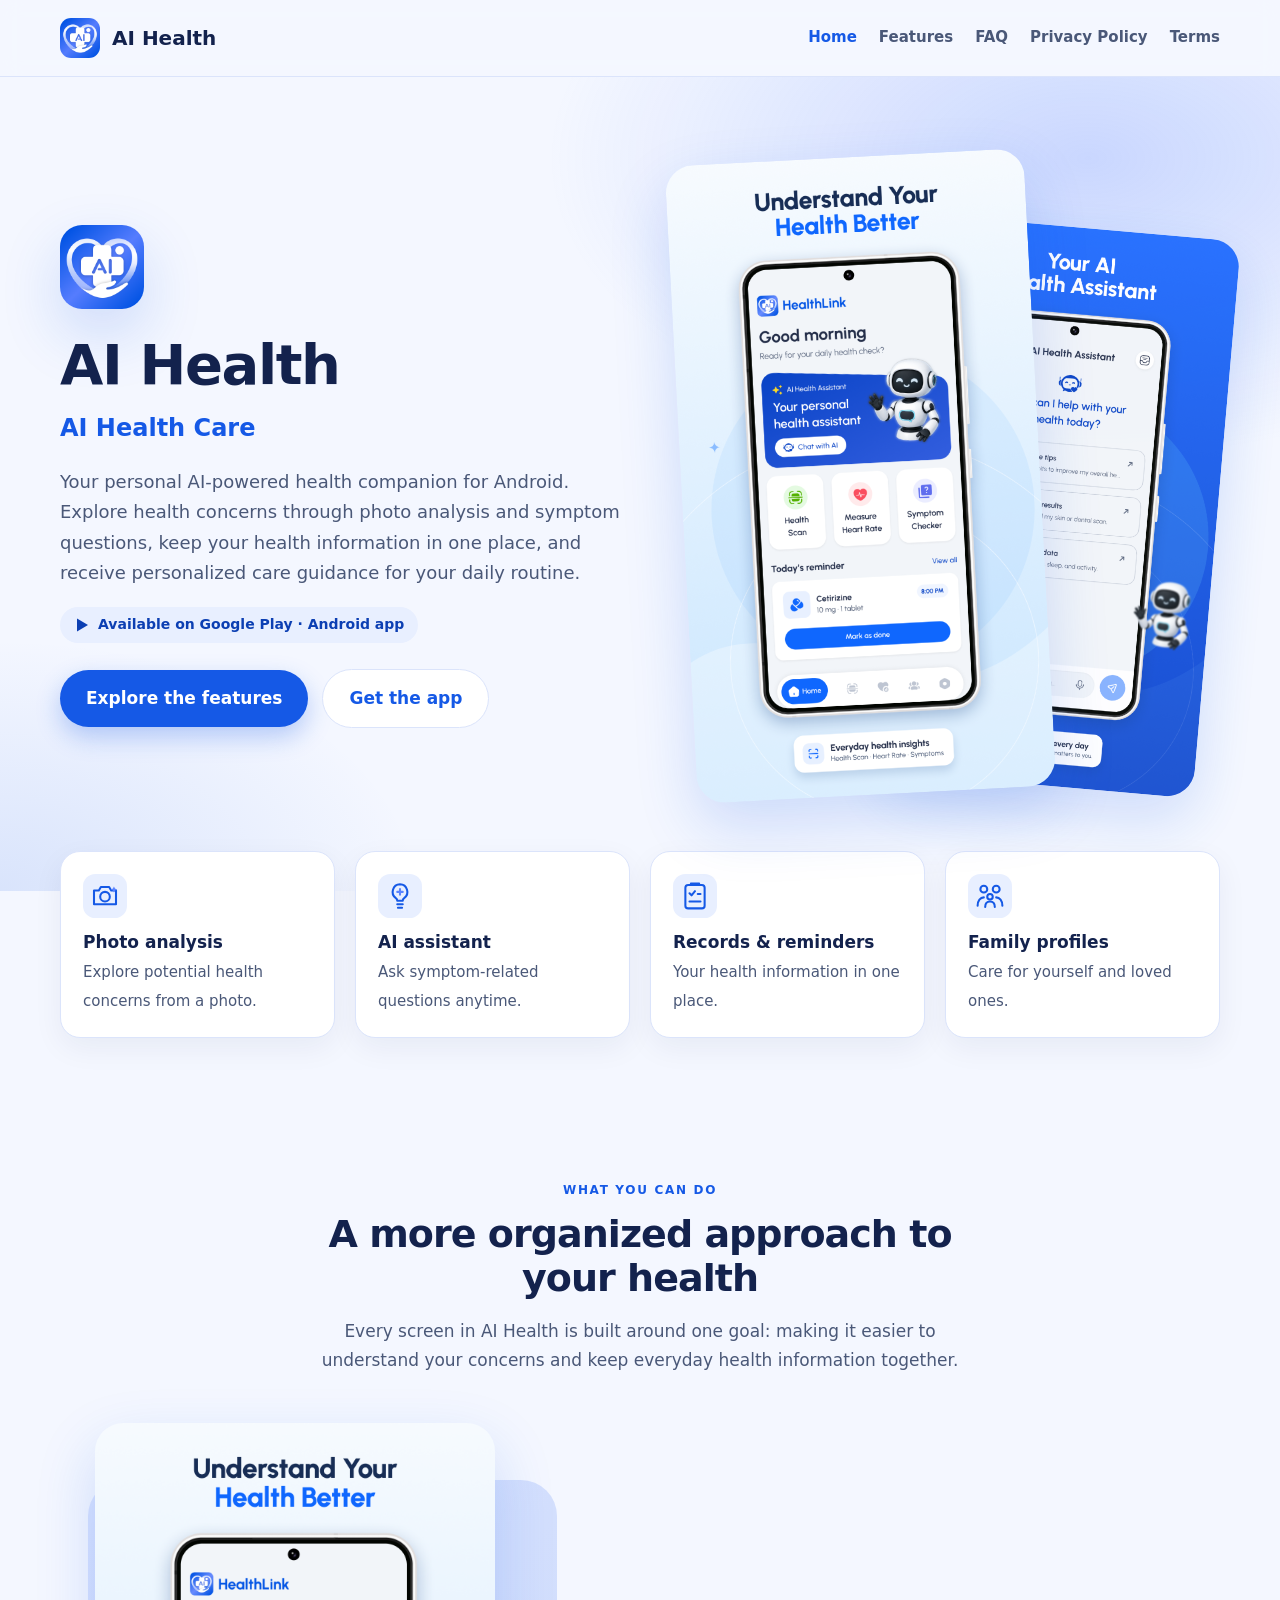
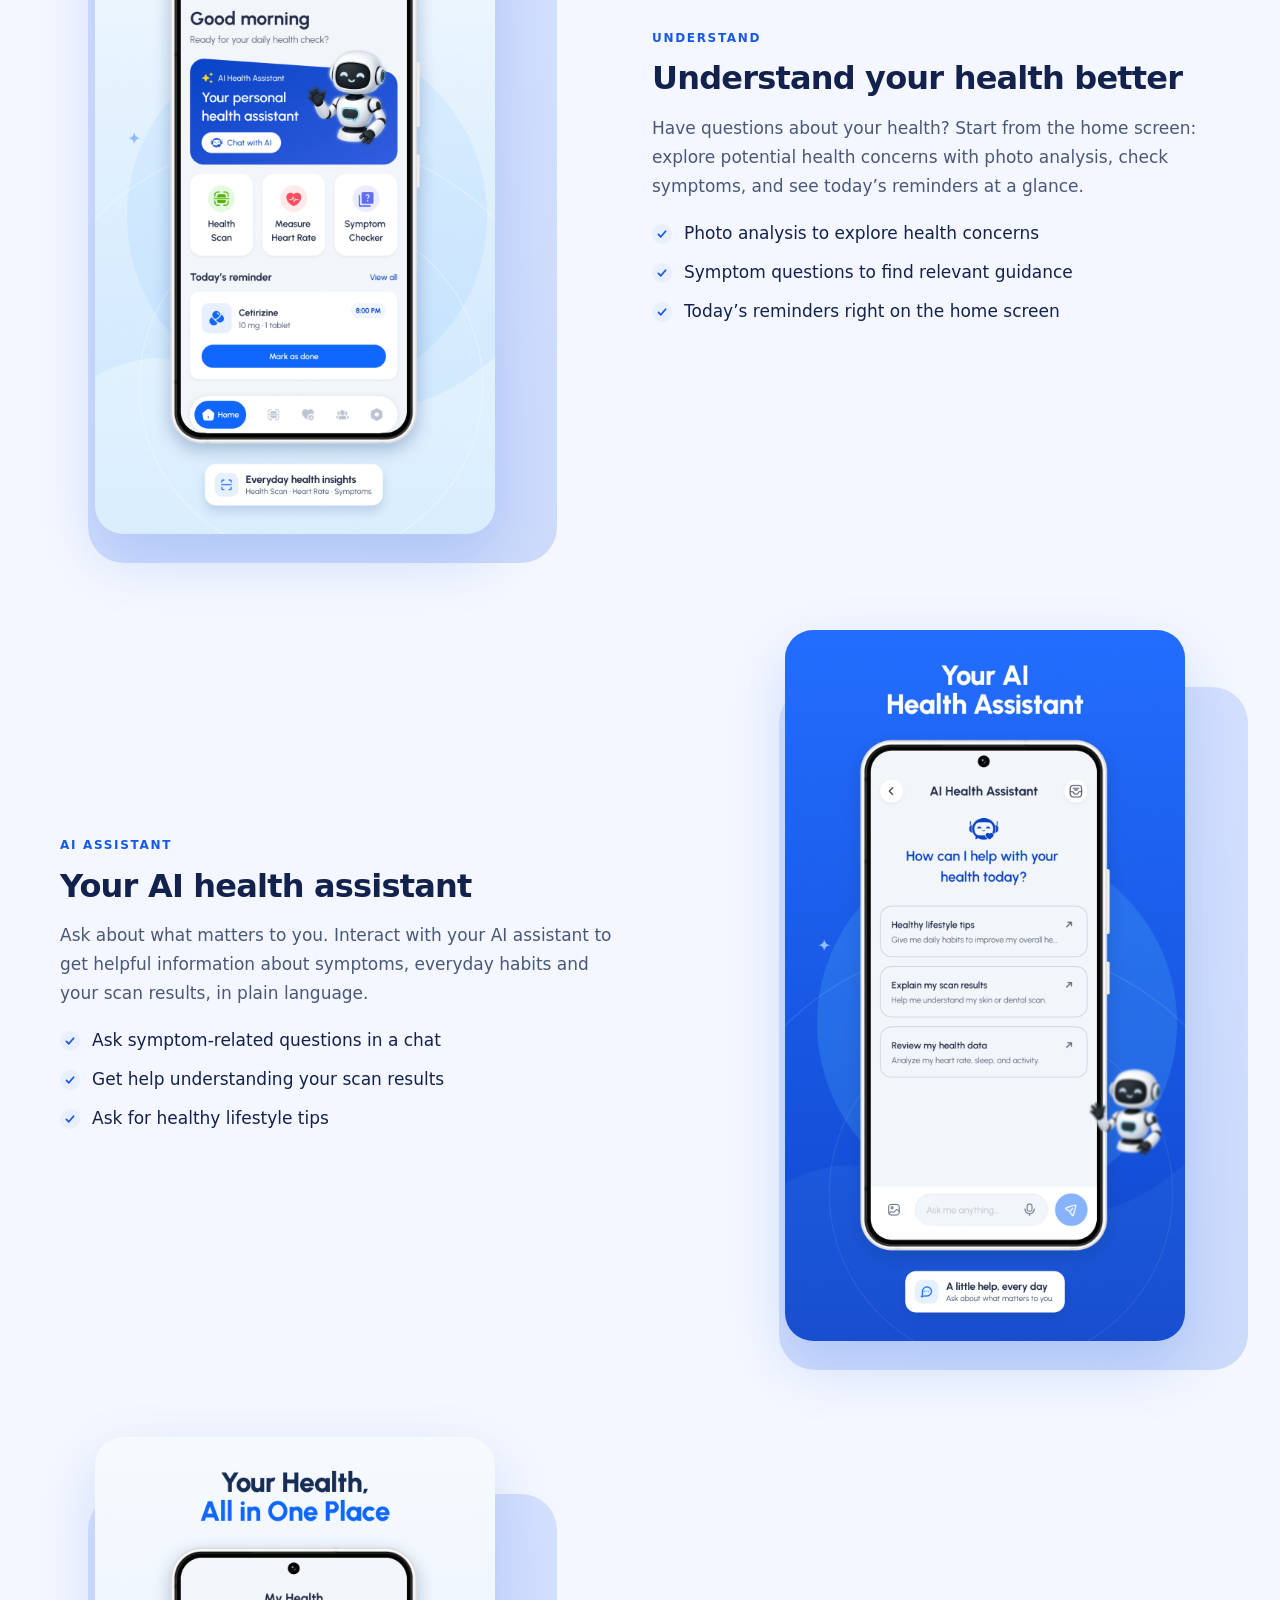
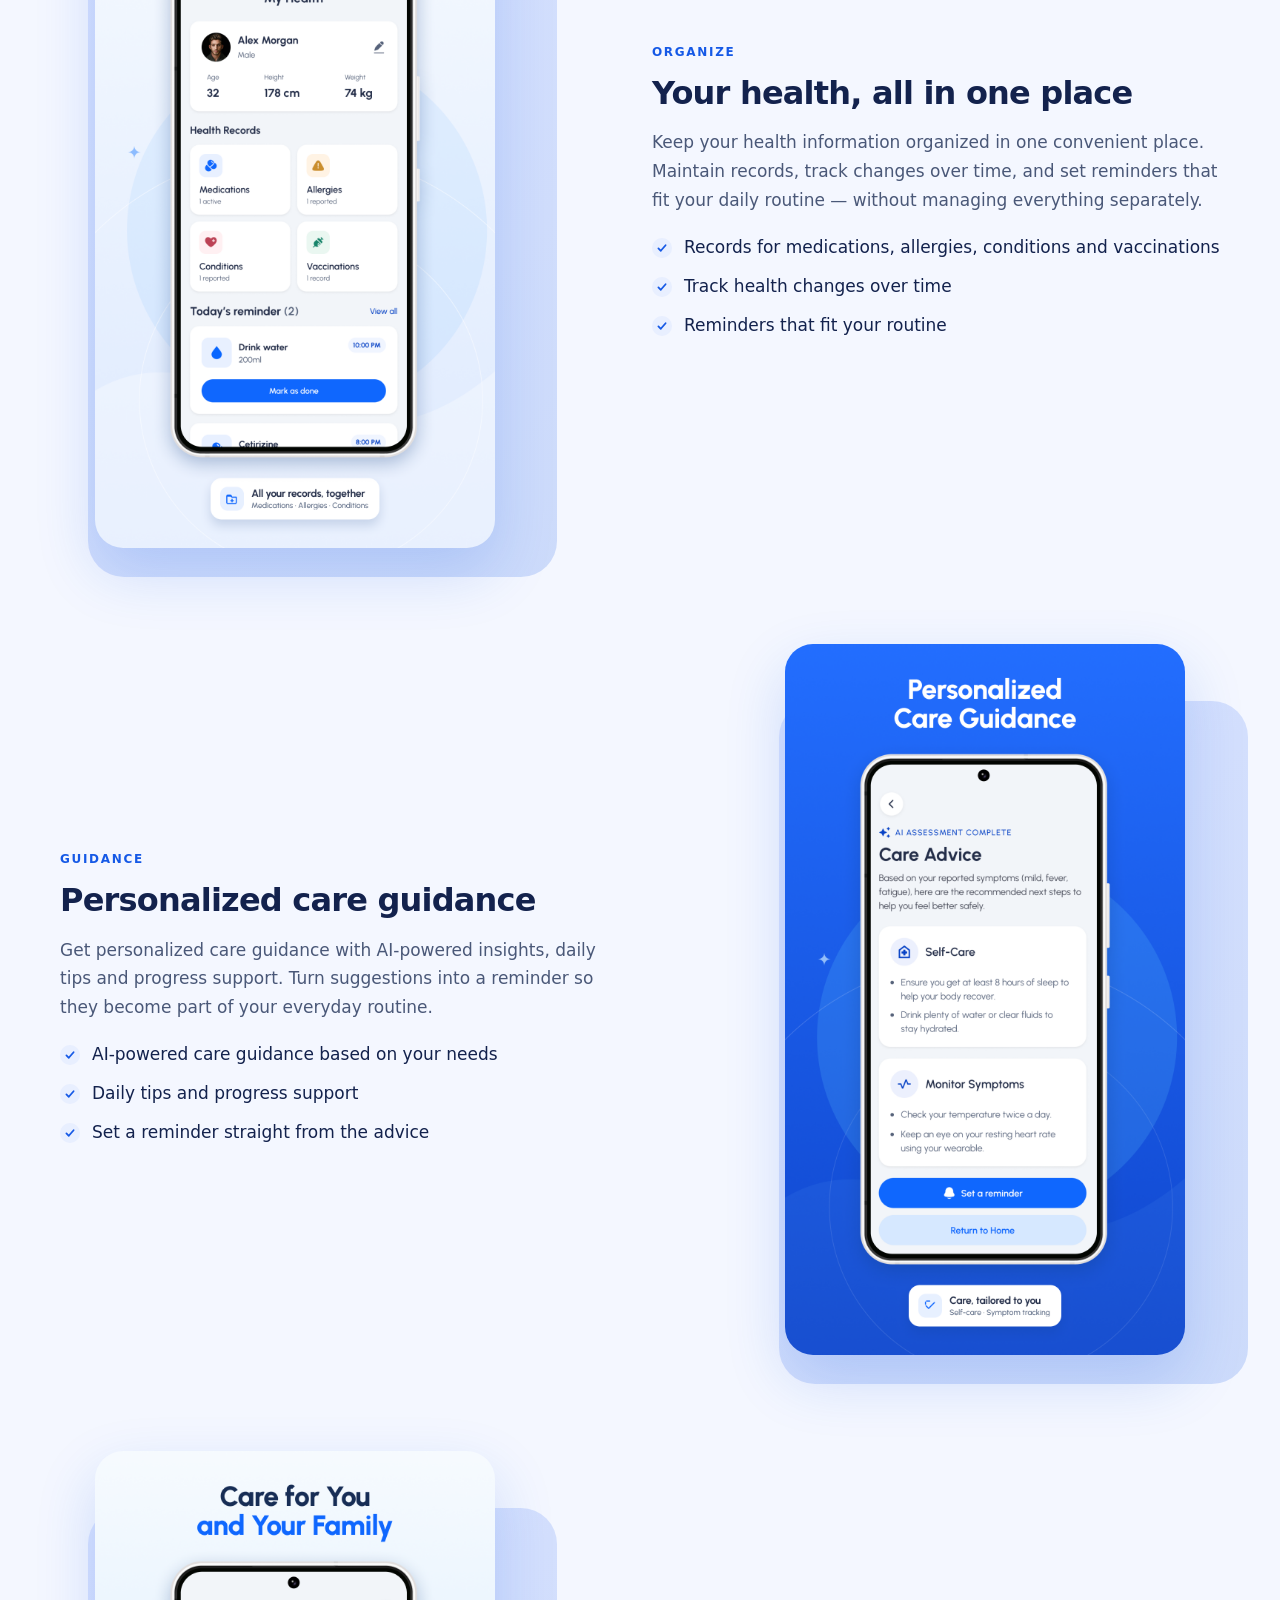
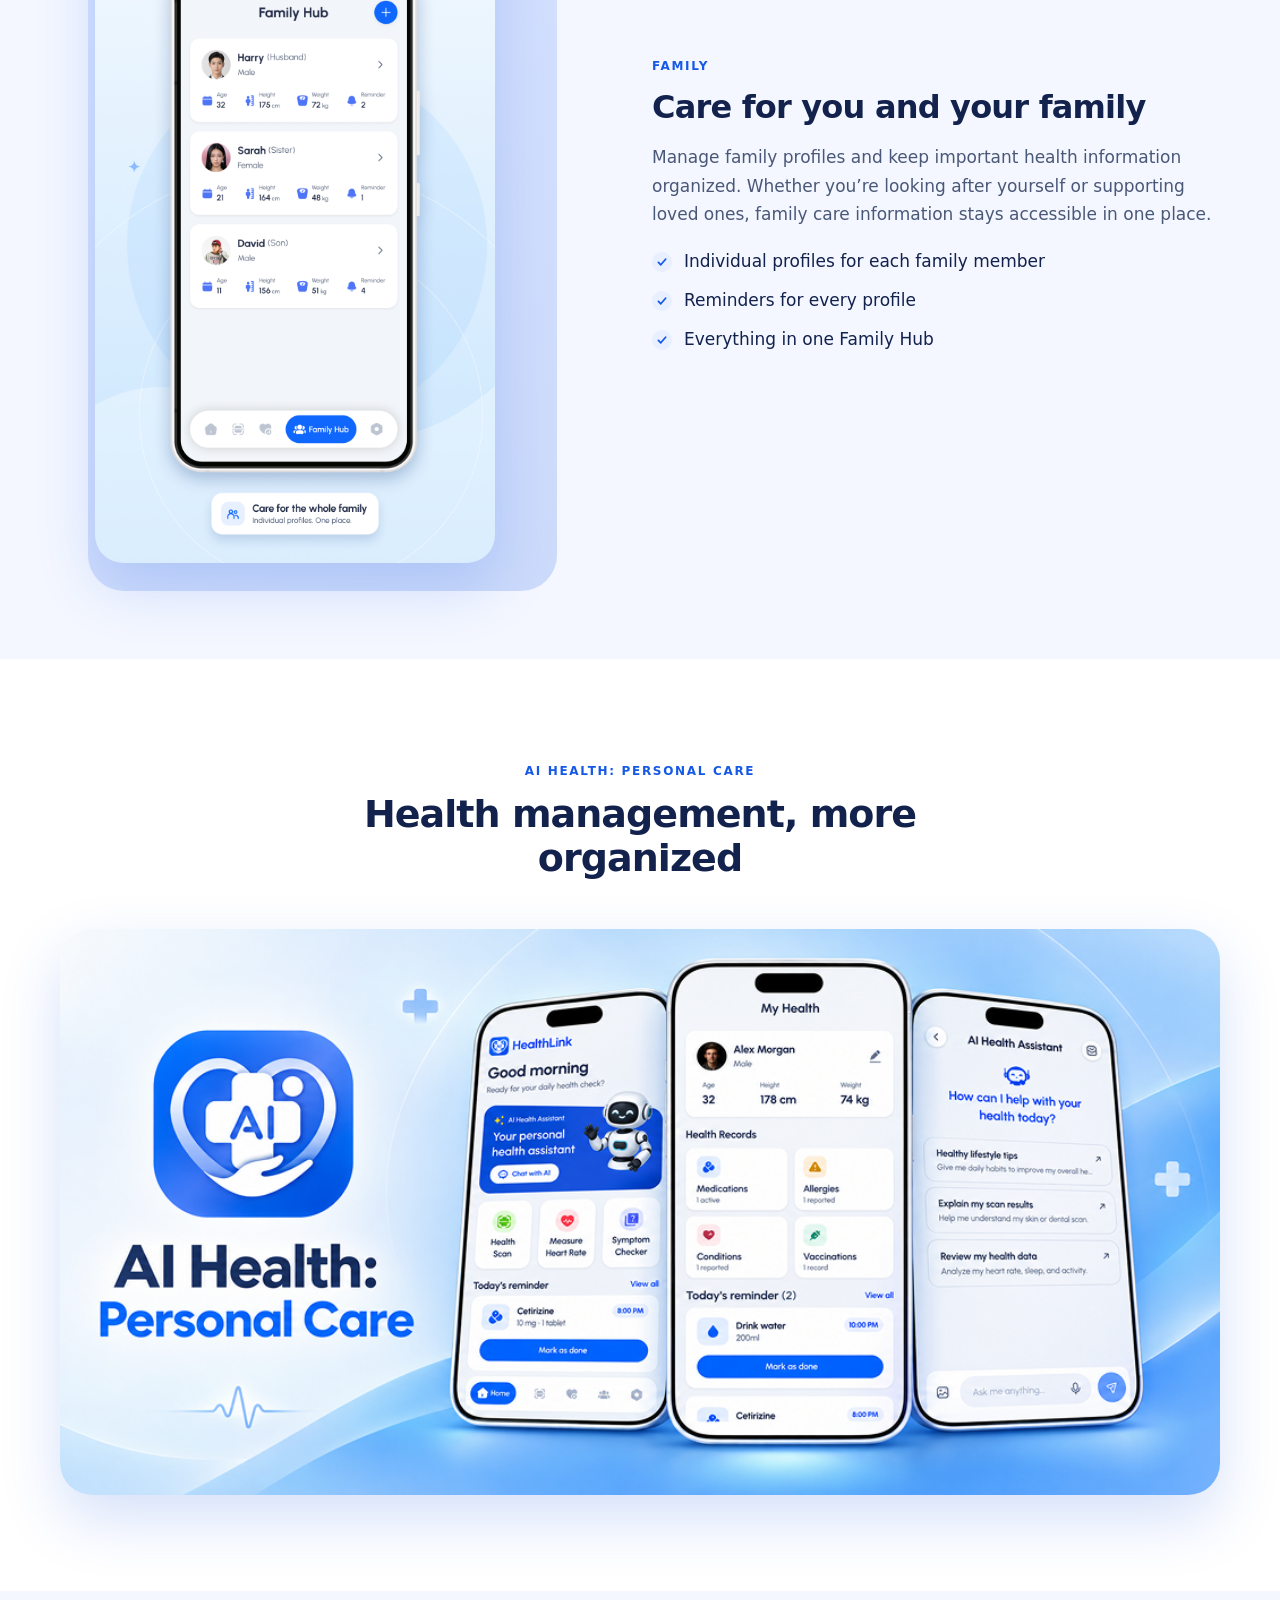
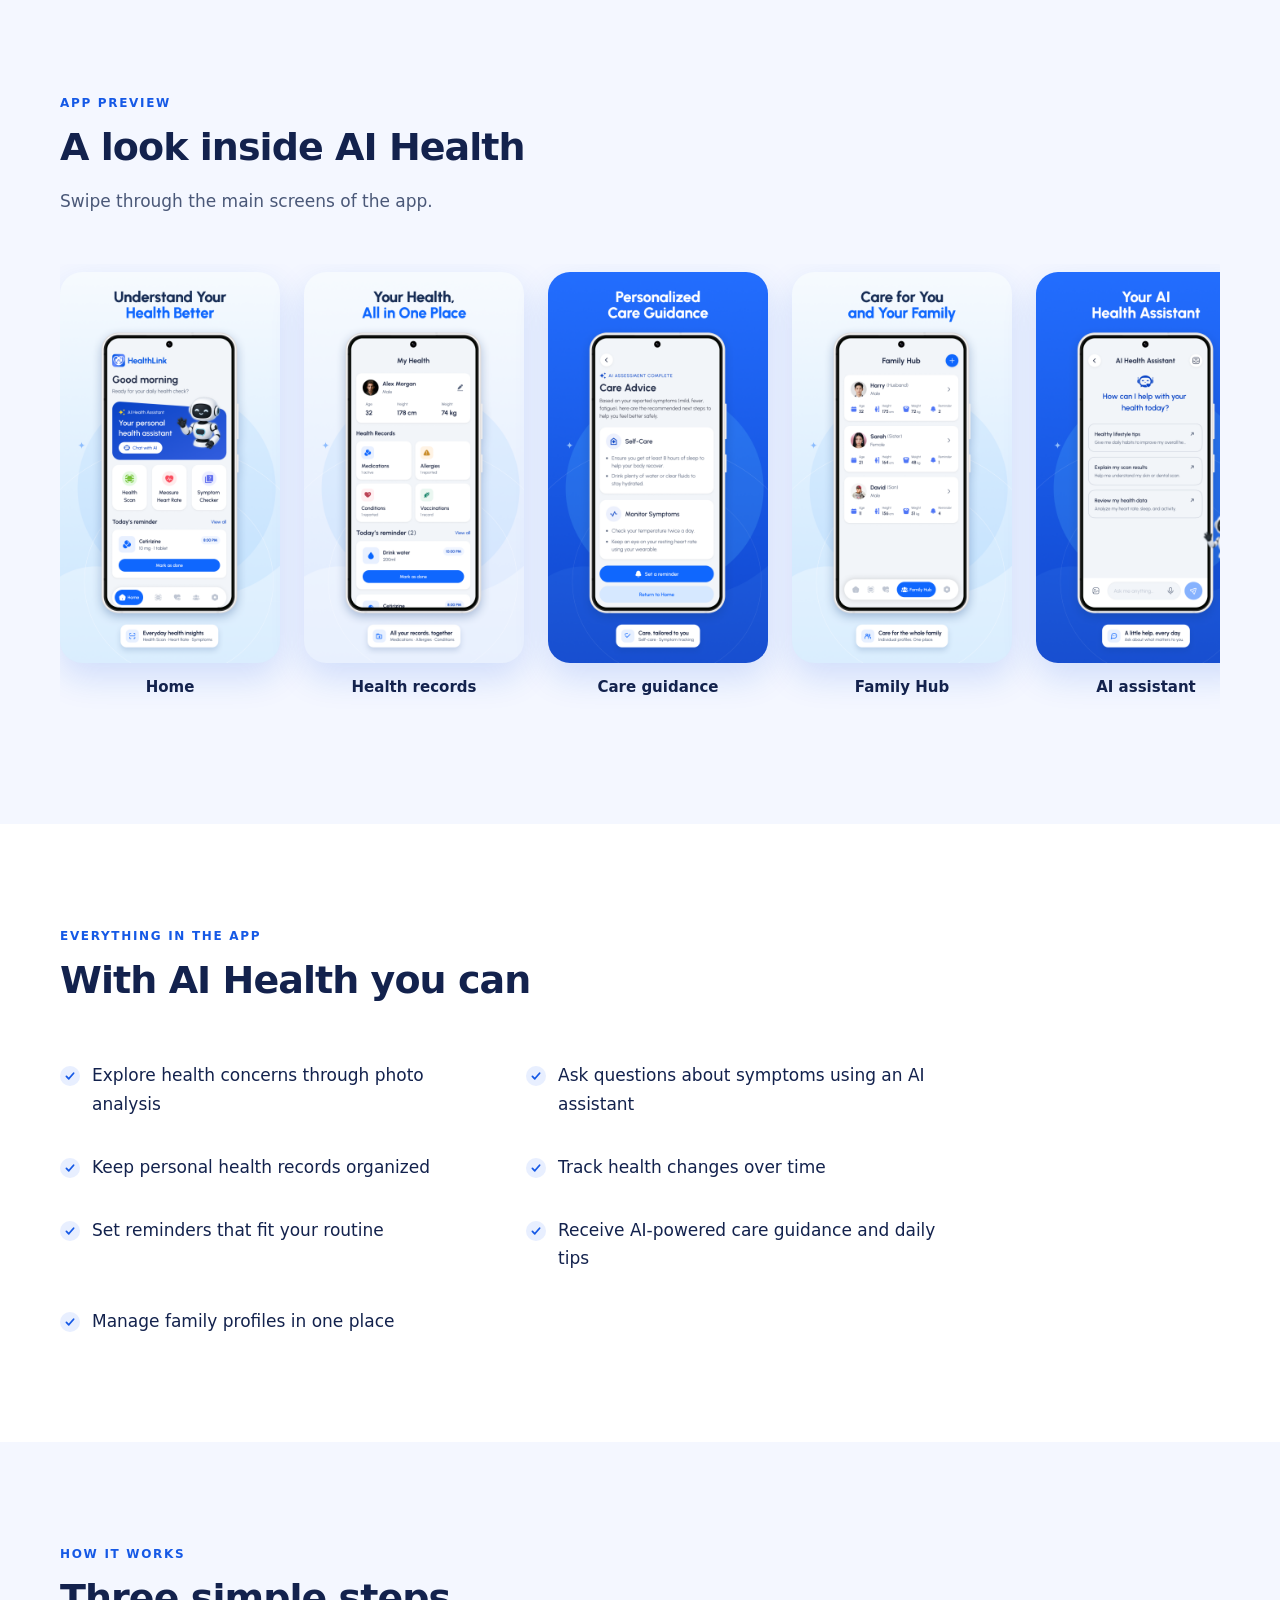
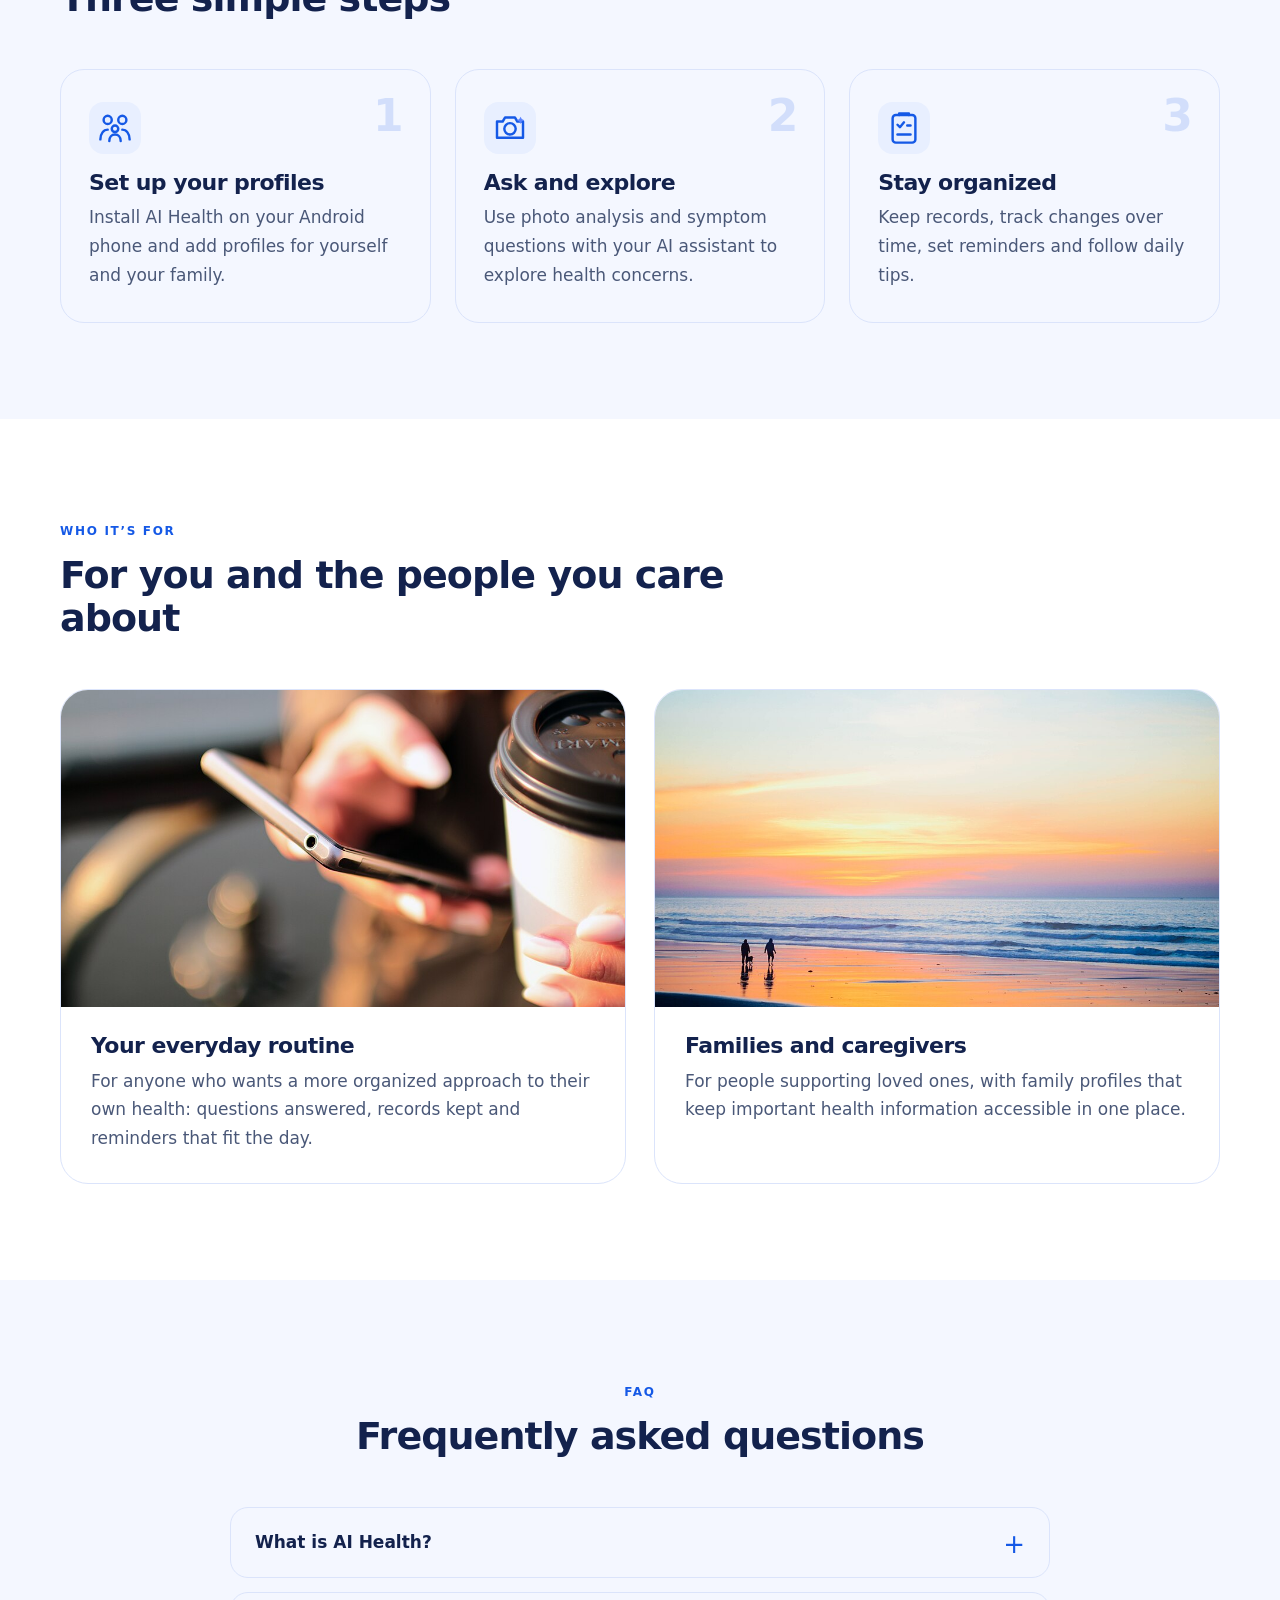
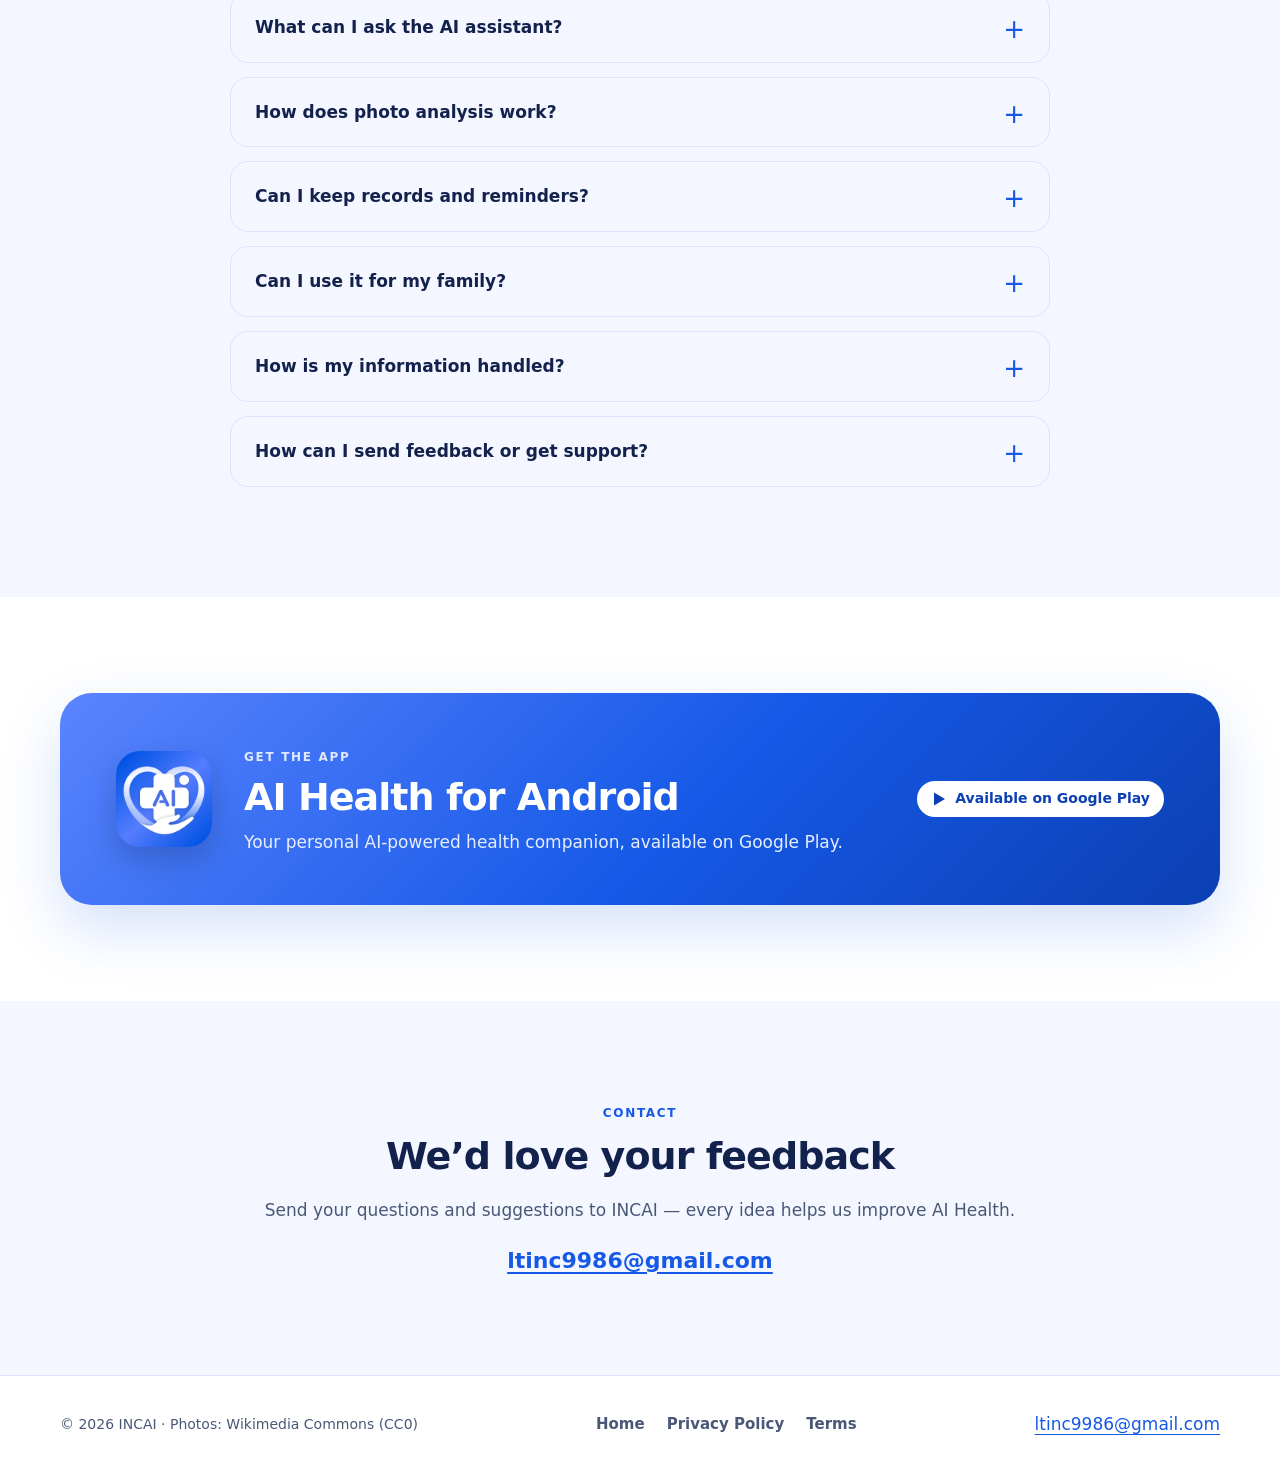
==== commit e77f391d: "CODE12OPS-1194: Web 891: trang giới thiệu, chính sách, điều khoản, app-ads.txt CODE12 run 1547b62b-6" ====
--- a/index.html
+++ b/index.html
@@ -4,71 +4,179 @@
   <meta charset="utf-8">
   <meta name="viewport" content="width=device-width, initial-scale=1">
   <title>AI Health — AI Health Care | Android App on Google Play</title>
-  <meta name="description" content="AI Health is an Android app on Google Play: your personal AI-powered health companion to explore health concerns, keep health records organized, and get personalized care guidance for you and your family.">
+  <meta name="description" content="AI Health is an Android app on Google Play: your personal AI-powered health companion. Ask an AI health assistant, explore concerns with photo analysis, keep health records and reminders in one place, and manage family profiles.">
+  <meta name="theme-color" content="#1559e6">
+  <meta property="og:type" content="website">
   <meta property="og:title" content="AI Health — AI Health Care | Android App on Google Play">
   <meta property="og:description" content="Your personal AI-powered health companion for Android, available on Google Play.">
   <meta property="og:url" content="https://myhealthcare-web.vercel.app/">
-  <meta property="og:image" content="https://myhealthcare-web.vercel.app/assets/img/hero-care.jpg">
+  <meta property="og:image" content="https://myhealthcare-web.vercel.app/assets/img/41834660-screenshot-06.png">
   <link rel="canonical" href="https://myhealthcare-web.vercel.app/">
-  <link rel="icon" href="assets/icon.svg" type="image/svg+xml">
+  <link rel="icon" href="assets/img/2593c365-app-icon.png" type="image/png">
+  <link rel="apple-touch-icon" href="assets/img/2593c365-app-icon.png">
   <link rel="stylesheet" href="assets/style.css">
+  <script type="application/ld+json">
+  {
+    "@context": "https://schema.org",
+    "@type": "SoftwareApplication",
+    "name": "AI Health",
+    "description": "Your personal AI-powered health companion: photo analysis and symptom questions, health records and reminders, personalized care guidance and family profiles.",
+    "operatingSystem": "Android",
+    "applicationCategory": "HealthApplication",
+    "image": "https://myhealthcare-web.vercel.app/assets/img/2593c365-app-icon.png",
+    "url": "https://myhealthcare-web.vercel.app/",
+    "author": { "@type": "Organization", "name": "INCAI", "email": "ltinc9986@gmail.com" }
+  }
+  </script>
 </head>
 <body>
   <a class="skip" href="#main">Skip to content</a>
-  <header><div class="wrap header-inner"><a class="brand" href="index.html"><img src="assets/icon.svg" alt="" width="38" height="38">AI Health</a><nav aria-label="Main navigation"><a href="index.html" aria-current="page">Home</a><a href="policies.html">Privacy Policy</a><a href="terms.html">Terms</a></nav></div></header>
-  <main id="main" class="wrap">
-    <section class="hero" aria-labelledby="hero-title">
-      <div><span class="eyebrow">Android app · by INCAI</span><h1 id="hero-title">AI Health</h1><p class="tagline">AI Health Care</p><p class="lead">Take a more organized approach to your health. Explore health concerns through photo analysis and symptom questions, keep your health information in one place, and receive personalized care guidance for your daily routine.</p><p class="store-note"><span class="store-pill">Available on Google Play</span> for Android phones</p><a class="button" href="#features">Explore AI Health</a></div>
-      <div class="hero-visual">
-        <img class="tall-photo hero-photo" src="assets/img/hero-care.jpg" alt="A stethoscope resting on a paper health record next to a pen" width="1280" height="853">
-        <div class="phone phone-front"><img src="assets/img/screen-photo.svg" alt="AI Health photo analysis screen with a camera frame and a Take a photo button" width="1080" height="1920"></div>
-        <div class="phone phone-back"><img src="assets/img/screen-assistant.svg" alt="AI Health assistant chat screen asking follow-up questions about a symptom" width="1080" height="1920"></div>
+  <header><div class="wrap header-inner"><a class="brand" href="index.html"><img src="assets/img/2593c365-app-icon.png" alt="" width="40" height="40">AI Health</a><nav aria-label="Main navigation"><a href="index.html" aria-current="page">Home</a><a href="#features">Features</a><a href="#faq">FAQ</a><a href="policies.html">Privacy Policy</a><a href="terms.html">Terms</a></nav></div></header>
+
+  <main id="main">
+    <div class="hero-bg">
+      <section class="wrap hero" aria-labelledby="hero-title">
+        <div>
+          <img class="hero-icon" src="assets/img/2593c365-app-icon.png" alt="AI Health app icon: a white medical cross with the letters AI inside a heart held by a hand, on a blue background" width="84" height="84">
+          <h1 id="hero-title">AI Health</h1>
+          <p class="tagline">AI Health Care</p>
+          <p class="lead">Your personal AI-powered health companion for Android. Explore health concerns through photo analysis and symptom questions, keep your health information in one place, and receive personalized care guidance for your daily routine.</p>
+          <p><span class="store-pill"><svg viewBox="0 0 16 16" aria-hidden="true"><path d="M3 1.5v13l11-6.5z" fill="currentColor"/></svg>Available on Google Play · Android app</span></p>
+          <div class="hero-actions"><a class="button" href="#features">Explore the features</a><a class="button ghost" href="#get-app">Get the app</a></div>
+        </div>
+        <div class="hero-visual">
+          <img class="shot shot-back" src="assets/img/b88656b9-screenshot-05.png" alt="AI Health Assistant screen asking “How can I help with your health today?” with suggested questions" width="1080" height="1920">
+          <img class="shot shot-front" src="assets/img/6564931f-screenshot-01.png" alt="AI Health home screen with the AI health assistant card, Health Scan, Symptom Checker and today’s reminder" width="1080" height="1920">
+        </div>
+      </section>
+    </div>
+
+    <div class="wrap">
+      <ul class="highlights" aria-label="Highlights">
+        <li><img src="assets/img/explore.svg" alt="" width="44" height="44"><strong>Photo analysis</strong><span>Explore potential health concerns from a photo.</span></li>
+        <li><img src="assets/img/guidance.svg" alt="" width="44" height="44"><strong>AI assistant</strong><span>Ask symptom-related questions anytime.</span></li>
+        <li><img src="assets/img/organize.svg" alt="" width="44" height="44"><strong>Records &amp; reminders</strong><span>Your health information in one place.</span></li>
+        <li><img src="assets/img/family.svg" alt="" width="44" height="44"><strong>Family profiles</strong><span>Care for yourself and loved ones.</span></li>
+      </ul>
+    </div>
+
+    <section id="features" class="section" aria-labelledby="features-title">
+      <div class="wrap">
+        <div class="section-intro center"><span class="eyebrow">What you can do</span><h2 id="features-title">A more organized approach to your health</h2><p>Every screen in AI Health is built around one goal: making it easier to understand your concerns and keep everyday health information together.</p></div>
+
+        <article class="feature-row">
+          <div class="media"><img class="shot" src="assets/img/6564931f-screenshot-01.png" alt="Home screen showing Health Scan, Symptom Checker and a medication reminder" width="1080" height="1920" loading="lazy"></div>
+          <div class="copy"><span class="eyebrow">Understand</span><h3>Understand your health better</h3><p>Have questions about your health? Start from the home screen: explore potential health concerns with photo analysis, check symptoms, and see today’s reminders at a glance.</p><ul class="ticks"><li>Photo analysis to explore health concerns</li><li>Symptom questions to find relevant guidance</li><li>Today’s reminders right on the home screen</li></ul></div>
+        </article>
+
+        <article class="feature-row reverse">
+          <div class="media"><img class="shot" src="assets/img/b88656b9-screenshot-05.png" alt="AI Health Assistant chat screen with suggestions such as healthy lifestyle tips and reviewing health data" width="1080" height="1920" loading="lazy"></div>
+          <div class="copy"><span class="eyebrow">AI assistant</span><h3>Your AI health assistant</h3><p>Ask about what matters to you. Interact with your AI assistant to get helpful information about symptoms, everyday habits and your scan results, in plain language.</p><ul class="ticks"><li>Ask symptom-related questions in a chat</li><li>Get help understanding your scan results</li><li>Ask for healthy lifestyle tips</li></ul></div>
+        </article>
+
+        <article class="feature-row">
+          <div class="media"><img class="shot" src="assets/img/5241105e-screenshot-02.png" alt="My Health screen with profile details, health records for medications, allergies, conditions and vaccinations, and today’s reminders" width="1080" height="1920" loading="lazy"></div>
+          <div class="copy"><span class="eyebrow">Organize</span><h3>Your health, all in one place</h3><p>Keep your health information organized in one convenient place. Maintain records, track changes over time, and set reminders that fit your daily routine — without managing everything separately.</p><ul class="ticks"><li>Records for medications, allergies, conditions and vaccinations</li><li>Track health changes over time</li><li>Reminders that fit your routine</li></ul></div>
+        </article>
+
+        <article class="feature-row reverse">
+          <div class="media"><img class="shot" src="assets/img/2a033394-screenshot-03.png" alt="Care Advice screen with self-care and symptom monitoring suggestions and a Set a reminder button" width="1080" height="1920" loading="lazy"></div>
+          <div class="copy"><span class="eyebrow">Guidance</span><h3>Personalized care guidance</h3><p>Get personalized care guidance with AI-powered insights, daily tips and progress support. Turn suggestions into a reminder so they become part of your everyday routine.</p><ul class="ticks"><li>AI-powered care guidance based on your needs</li><li>Daily tips and progress support</li><li>Set a reminder straight from the advice</li></ul></div>
+        </article>
+
+        <article class="feature-row">
+          <div class="media"><img class="shot" src="assets/img/a855a1a6-screenshot-04.png" alt="Family Hub screen listing family member profiles with age, height, weight and reminders" width="1080" height="1920" loading="lazy"></div>
+          <div class="copy"><span class="eyebrow">Family</span><h3>Care for you and your family</h3><p>Manage family profiles and keep important health information organized. Whether you’re looking after yourself or supporting loved ones, family care information stays accessible in one place.</p><ul class="ticks"><li>Individual profiles for each family member</li><li>Reminders for every profile</li><li>Everything in one Family Hub</li></ul></div>
+        </article>
       </div>
     </section>
 
-    <section id="features" class="features" aria-labelledby="features-title">
-      <div class="section-intro"><span class="eyebrow">What you can do</span><h2 id="features-title">Understand. Organize. Care.</h2><p>Whether you are looking after yourself or supporting loved ones, AI Health keeps your everyday health information accessible in one place.</p></div>
-      <article class="feature-row">
-        <div class="media-pair"><img class="tall-photo" src="assets/img/daily-check.jpg" alt="A person checking their phone while holding a cup of coffee" width="960" height="640" loading="lazy"><div class="phone"><img src="assets/img/screen-photo.svg" alt="Photo analysis screen in AI Health" width="1080" height="1920" loading="lazy"></div></div>
-        <div><img class="card-art" src="assets/img/explore.svg" alt="" width="64" height="64" loading="lazy"><span class="eyebrow">Understand</span><h3>Understand your health better</h3><p>Explore potential health concerns with photo analysis, ask symptom-related questions, and interact with your AI assistant to get helpful information and find relevant guidance.</p></div>
-      </article>
-      <article class="feature-row reverse">
-        <div class="media-pair"><img class="tall-photo" src="assets/img/records.jpg" alt="Hands on a desk beside a laptop, a phone and a stethoscope" width="1280" height="758" loading="lazy"><div class="phone"><img src="assets/img/screen-records.svg" alt="Health records screen in AI Health with a chart of changes over time" width="1080" height="1920" loading="lazy"></div></div>
-        <div><img class="card-art" src="assets/img/organize.svg" alt="" width="64" height="64" loading="lazy"><span class="eyebrow">Organize</span><h3>Your health, all in one place</h3><p>Maintain personal health records, track changes over time, and set reminders that fit your daily routine — without managing everything separately.</p></div>
-      </article>
-      <article class="feature-row">
-        <div class="media-pair"><img class="tall-photo" src="assets/img/routine.jpg" alt="A bowl of granola with fruit and nuts" width="960" height="640" loading="lazy"><div class="phone"><img src="assets/img/screen-guidance.svg" alt="Daily tips and weekly progress screen in AI Health" width="1080" height="1920" loading="lazy"></div></div>
-        <div><img class="card-art" src="assets/img/guidance.svg" alt="" width="64" height="64" loading="lazy"><span class="eyebrow">Guidance</span><h3>Personalized care guidance</h3><p>Get AI-powered insights, daily tips, and progress support based on your needs, and build a more organized everyday health routine.</p></div>
-      </article>
-      <article class="feature-row reverse">
-        <div class="media-pair"><img class="tall-photo" src="assets/img/family.jpg" alt="Two people walking a dog along a beach at sunset" width="960" height="640" loading="lazy"><div class="phone"><img src="assets/img/screen-family.svg" alt="Family profiles screen in AI Health" width="1080" height="1920" loading="lazy"></div></div>
-        <div><img class="card-art" src="assets/img/family.svg" alt="" width="64" height="64" loading="lazy"><span class="eyebrow">Family</span><h3>Care for you and your family</h3><p>Manage family profiles and keep important health information organized and accessible, whether you are looking after yourself or supporting loved ones.</p></div>
-      </article>
+    <section class="section alt" aria-labelledby="banner-title">
+      <div class="wrap">
+        <div class="section-intro center"><span class="eyebrow">AI Health: Personal Care</span><h2 id="banner-title">Health management, more organized</h2></div>
+        <div class="banner"><img src="assets/img/41834660-screenshot-06.png" alt="AI Health: Personal Care banner with the app icon and three app screens: home, My Health and AI Health Assistant" width="1024" height="500" loading="lazy"></div>
+      </div>
     </section>
 
-    <section class="gallery-section" aria-labelledby="gallery-title">
-      <span class="eyebrow">App preview</span><h2 id="gallery-title">A look inside AI Health</h2>
-      <ul class="gallery">
-        <li><div class="phone"><img src="assets/img/screen-photo.svg" alt="Photo analysis screen" width="1080" height="1920" loading="lazy"></div><p>Photo analysis</p></li>
-        <li><div class="phone"><img src="assets/img/screen-assistant.svg" alt="AI assistant chat screen" width="1080" height="1920" loading="lazy"></div><p>Symptom questions</p></li>
-        <li><div class="phone"><img src="assets/img/screen-records.svg" alt="Health records and changes over time screen" width="1080" height="1920" loading="lazy"></div><p>Records &amp; tracking</p></li>
-        <li><div class="phone"><img src="assets/img/screen-reminders.svg" alt="Reminders screen with daily routine reminders" width="1080" height="1920" loading="lazy"></div><p>Reminders</p></li>
-        <li><div class="phone"><img src="assets/img/screen-guidance.svg" alt="Daily tips and progress screen" width="1080" height="1920" loading="lazy"></div><p>Daily tips</p></li>
-        <li><div class="phone"><img src="assets/img/screen-family.svg" alt="Family profiles screen" width="1080" height="1920" loading="lazy"></div><p>Family profiles</p></li>
-      </ul>
+    <section class="section" aria-labelledby="gallery-title">
+      <div class="wrap">
+        <div class="section-intro"><span class="eyebrow">App preview</span><h2 id="gallery-title">A look inside AI Health</h2><p>Swipe through the main screens of the app.</p></div>
+        <ul class="gallery">
+          <li><img class="shot" src="assets/img/6564931f-screenshot-01.png" alt="Home screen" width="1080" height="1920" loading="lazy"><p>Home</p></li>
+          <li><img class="shot" src="assets/img/5241105e-screenshot-02.png" alt="My Health records screen" width="1080" height="1920" loading="lazy"><p>Health records</p></li>
+          <li><img class="shot" src="assets/img/2a033394-screenshot-03.png" alt="Care Advice screen" width="1080" height="1920" loading="lazy"><p>Care guidance</p></li>
+          <li><img class="shot" src="assets/img/a855a1a6-screenshot-04.png" alt="Family Hub screen" width="1080" height="1920" loading="lazy"><p>Family Hub</p></li>
+          <li><img class="shot" src="assets/img/b88656b9-screenshot-05.png" alt="AI Health Assistant screen" width="1080" height="1920" loading="lazy"><p>AI assistant</p></li>
+        </ul>
+      </div>
     </section>
 
-    <section class="steps-section" aria-labelledby="steps-title">
-      <span class="eyebrow">How it works</span><h2 id="steps-title">Three simple steps</h2>
-      <ol class="steps">
-        <li><img src="assets/img/family.svg" alt="" width="48" height="48" loading="lazy"><h3>Set up your profiles</h3><p>Install AI Health on your Android phone and add profiles for yourself and your family.</p></li>
-        <li><img src="assets/img/explore.svg" alt="" width="48" height="48" loading="lazy"><h3>Ask and explore</h3><p>Use photo analysis and symptom questions with your AI assistant to explore health concerns.</p></li>
-        <li><img src="assets/img/organize.svg" alt="" width="48" height="48" loading="lazy"><h3>Stay organized</h3><p>Keep records, track changes over time, set reminders and follow daily tips.</p></li>
-      </ol>
+    <section class="section alt" aria-labelledby="cap-title">
+      <div class="wrap">
+        <div class="section-intro"><span class="eyebrow">Everything in the app</span><h2 id="cap-title">With AI Health you can</h2></div>
+        <ul class="ticks capabilities">
+          <li>Explore health concerns through photo analysis</li>
+          <li>Ask questions about symptoms using an AI assistant</li>
+          <li>Keep personal health records organized</li>
+          <li>Track health changes over time</li>
+          <li>Set reminders that fit your routine</li>
+          <li>Receive AI-powered care guidance and daily tips</li>
+          <li>Manage family profiles in one place</li>
+        </ul>
+      </div>
     </section>
 
-    <section id="contact" class="contact"><span class="eyebrow">Contact</span><h2>We'd love your feedback.</h2><p>AI Health keeps improving with suggestions from its users. Send your questions and ideas to INCAI.</p><a href="mailto:ltinc9986@gmail.com">ltinc9986@gmail.com</a></section>
+    <section class="section" aria-labelledby="steps-title">
+      <div class="wrap">
+        <div class="section-intro"><span class="eyebrow">How it works</span><h2 id="steps-title">Three simple steps</h2></div>
+        <ol class="steps">
+          <li><img src="assets/img/family.svg" alt="" width="52" height="52" loading="lazy"><h3>Set up your profiles</h3><p>Install AI Health on your Android phone and add profiles for yourself and your family.</p></li>
+          <li><img src="assets/img/explore.svg" alt="" width="52" height="52" loading="lazy"><h3>Ask and explore</h3><p>Use photo analysis and symptom questions with your AI assistant to explore health concerns.</p></li>
+          <li><img src="assets/img/organize.svg" alt="" width="52" height="52" loading="lazy"><h3>Stay organized</h3><p>Keep records, track changes over time, set reminders and follow daily tips.</p></li>
+        </ol>
+      </div>
+    </section>
+
+    <section class="section alt" aria-labelledby="audience-title">
+      <div class="wrap">
+        <div class="section-intro"><span class="eyebrow">Who it’s for</span><h2 id="audience-title">For you and the people you care about</h2></div>
+        <div class="audience">
+          <article><img src="assets/img/daily-check.jpg" alt="A person checking their phone while holding a cup of coffee" width="960" height="640" loading="lazy"><div><h3>Your everyday routine</h3><p>For anyone who wants a more organized approach to their own health: questions answered, records kept and reminders that fit the day.</p></div></article>
+          <article><img src="assets/img/family.jpg" alt="Two people walking a dog along a beach at sunset" width="960" height="640" loading="lazy"><div><h3>Families and caregivers</h3><p>For people supporting loved ones, with family profiles that keep important health information accessible in one place.</p></div></article>
+        </div>
+      </div>
+    </section>
+
+    <section id="faq" class="section" aria-labelledby="faq-title">
+      <div class="wrap">
+        <div class="section-intro center"><span class="eyebrow">FAQ</span><h2 id="faq-title">Frequently asked questions</h2></div>
+        <div class="faq">
+          <details><summary>What is AI Health?</summary><p>AI Health is an Android app on Google Play: a personal AI-powered health companion that helps you explore health concerns, keep your health information in one place and receive personalized care guidance.</p></details>
+          <details><summary>What can I ask the AI assistant?</summary><p>You can ask symptom-related questions, ask for help understanding your scan results, or request healthy lifestyle tips. The assistant gives helpful information to make your concerns easier to understand.</p></details>
+          <details><summary>How does photo analysis work?</summary><p>Take or choose a photo in the app to explore potential health concerns, then continue with your AI assistant to get helpful information and relevant guidance.</p></details>
+          <details><summary>Can I keep records and reminders?</summary><p>Yes. Keep personal health records organized — such as medications, allergies, conditions and vaccinations — track changes over time and set reminders that fit your routine.</p></details>
+          <details><summary>Can I use it for my family?</summary><p>Yes. Family profiles let you keep important health information for yourself and your loved ones organized in one place.</p></details>
+          <details><summary>How is my information handled?</summary><p>Please read our <a href="policies.html">Privacy Policy</a> for details on how information is handled and how to contact us about your data.</p></details>
+          <details><summary>How can I send feedback or get support?</summary><p>AI Health keeps improving with suggestions from its users. Email us at <a href="mailto:ltinc9986@gmail.com">ltinc9986@gmail.com</a>.</p></details>
+        </div>
+      </div>
+    </section>
+
+    <section id="get-app" class="section alt" aria-labelledby="get-title">
+      <div class="wrap">
+        <div class="cta">
+          <img src="assets/img/2593c365-app-icon.png" alt="AI Health app icon" width="96" height="96" loading="lazy">
+          <div><span class="eyebrow">Get the app</span><h2 id="get-title">AI Health for Android</h2><p>Your personal AI-powered health companion, available on Google Play.</p></div>
+          <span class="store-pill"><svg viewBox="0 0 16 16" aria-hidden="true"><path d="M3 1.5v13l11-6.5z" fill="currentColor"/></svg>Available on Google Play</span>
+        </div>
+      </div>
+    </section>
+
+    <section id="contact" class="section contact" aria-labelledby="contact-title">
+      <div class="wrap"><span class="eyebrow">Contact</span><h2 id="contact-title">We’d love your feedback</h2><p>Send your questions and suggestions to INCAI — every idea helps us improve AI Health.</p><a class="mail" href="mailto:ltinc9986@gmail.com">ltinc9986@gmail.com</a></div>
+    </section>
   </main>
+
   <footer><div class="wrap footer-inner"><p>© 2026 INCAI · Photos: Wikimedia Commons (CC0)</p><nav aria-label="Footer navigation"><a href="index.html">Home</a><a href="policies.html">Privacy Policy</a><a href="terms.html">Terms</a></nav><a href="mailto:ltinc9986@gmail.com">ltinc9986@gmail.com</a></div></footer>
 </body>
 </html>
--- a/assets/style.css
+++ b/assets/style.css
@@ -1 +1,163 @@
-:root{color-scheme:light;--ink:#173c34;--muted:#52665f;--accent:#146b59;--line:#d7e2dc;--paper:#fafbf7;--soft:#edf3eb}*{box-sizing:border-box}body{margin:0;background:var(--paper);color:var(--ink);font-family:system-ui,-apple-system,BlinkMacSystemFont,"Segoe UI",sans-serif;line-height:1.7}a{color:var(--accent);text-underline-offset:4px}a:hover{color:#0b493c}a:focus-visible{outline:3px solid #ac6d20;outline-offset:5px}.wrap{width:min(1120px,calc(100% - 48px));margin:auto}.skip{position:absolute;left:16px;top:-100px;background:white;padding:10px;z-index:2}.skip:focus{top:12px}header{border-bottom:1px solid var(--line)}.header-inner{display:flex;align-items:center;justify-content:space-between;gap:24px;min-height:96px}.brand{display:flex;align-items:center;gap:12px;text-decoration:none;color:var(--ink);font-size:20px;font-weight:750}.brand img{width:38px;height:38px}nav{display:flex;flex-wrap:wrap;gap:24px}nav a{font-size:14px;text-decoration:none}nav a[aria-current=page]{font-weight:750;text-decoration:underline}.hero{display:grid;grid-template-columns:1.3fr 1fr;gap:72px;align-items:center;padding:88px 0}.eyebrow{text-transform:uppercase;letter-spacing:.15em;font-size:12px;font-weight:750;color:var(--accent)}h1,h2,h3{line-height:1.15;letter-spacing:-.035em}h1{font-size:clamp(42px,6vw,76px);font-weight:650;margin:20px 0 26px}h2{font-size:32px;font-weight:650}h3{font-size:22px;font-weight:650}p{color:var(--muted)}.lead{font-size:19px;max-width:620px}.button{display:inline-block;margin-top:16px;padding:12px 22px;background:var(--accent);color:white;border-radius:8px;text-decoration:none;font-weight:650}.button:hover{background:#0b493c;color:white}.tagline{margin:-14px 0 8px;font-size:22px;font-weight:650;color:var(--accent)}.store-note{margin:18px 0 4px;font-size:15px}.store-pill{display:inline-block;margin-right:6px;padding:4px 12px;border:1px solid var(--accent);border-radius:999px;color:var(--accent);font-weight:700}.phone{aspect-ratio:9/16;border:8px solid var(--ink);border-radius:30px;overflow:hidden;background:var(--paper);box-shadow:0 18px 40px rgba(23,60,52,.18)}.phone img{display:block;width:100%;height:100%;object-fit:cover}.tall-photo{display:block;aspect-ratio:9/16;object-fit:cover;width:100%;height:auto;border-radius:24px;border:1px solid var(--line)}.hero-visual{position:relative;display:grid;grid-template-columns:repeat(12,1fr);align-items:center}.hero-photo{grid-column:1/8;grid-row:1}.hero-visual .phone{grid-row:1;align-self:end}.phone-front{grid-column:4/10;z-index:1;margin-bottom:-28px}.phone-back{grid-column:9/13;margin-bottom:150px}.features{padding:50px 0 40px;border-top:1px solid var(--line)}.section-intro{max-width:640px}.feature-row{display:grid;grid-template-columns:1fr 1fr;gap:56px;align-items:center;margin:56px 0}.feature-row.reverse .media-pair{order:2}.media-pair{display:grid;grid-template-columns:repeat(10,1fr);align-items:center;max-width:460px}.media-pair .tall-photo{grid-column:1/7;grid-row:1}.media-pair .phone{grid-column:5/11;grid-row:1;margin-top:64px}.gallery-section{border-top:1px solid var(--line);padding:50px 0 40px}.gallery{list-style:none;margin:28px 0 0;padding:4px 4px 24px;display:grid;grid-auto-flow:column;grid-auto-columns:minmax(170px,210px);gap:24px;overflow-x:auto;scroll-snap-type:x mandatory}.gallery li{scroll-snap-align:start}.gallery p{margin:12px 0 0;text-align:center;font-size:14px;font-weight:650;color:var(--ink)}.feature-row h3{margin:14px 0}.card-art{display:block;width:64px;height:64px;margin-bottom:18px}.steps-section{border-top:1px solid var(--line);padding:50px 0 60px}.steps{list-style:none;padding:0;margin:28px 0 0;display:grid;grid-template-columns:repeat(3,1fr);gap:20px;counter-reset:step}.steps li{border:1px solid var(--line);border-radius:16px;padding:26px;background:white;counter-increment:step}.steps li img{display:block;width:48px;height:48px}.steps h3{margin:14px 0 8px}.steps h3::before{content:counter(step) ". ";color:var(--accent)}.steps p{margin:0}.contact{border-top:1px solid var(--line);padding:42px 0 60px}.contact a{overflow-wrap:anywhere}footer{border-top:1px solid var(--line);padding:30px 0}.footer-inner{display:flex;justify-content:space-between;gap:24px;flex-wrap:wrap}footer p{margin:0;font-size:14px}.legal{max-width:780px;padding:64px 0 80px}.legal h1{font-size:clamp(38px,6vw,56px)}.legal h2{font-size:25px;margin-top:38px}.legal li{color:var(--muted)}.legal a{overflow-wrap:anywhere}.notice{padding:20px 24px;border-left:3px solid var(--accent);background:var(--soft)}.not-found{min-height:60vh;padding:72px 0}@media(max-width:700px){.wrap{width:calc(100% - 36px)}.header-inner{align-items:flex-start;flex-direction:column;gap:16px;padding:22px 0}nav{gap:20px}.hero{grid-template-columns:1fr;gap:38px;padding:48px 0}.feature-row,.steps{grid-template-columns:1fr;gap:24px}.feature-row.reverse .media-pair{order:0}.media-pair{max-width:340px}.hero-visual{max-width:380px}.features{padding-top:30px}.legal{padding-top:38px}.footer-inner{flex-direction:column}}
+/* Palette taken from the app icon (royal-blue gradient) and the app screens (pale blue background, navy text). */
+:root{color-scheme:light;--brand:#1559e6;--brand-2:#5b84ff;--brand-dark:#0c3fb3;--bg:#f4f7ff;--surface:#fff;--text:#13224d;--muted:#4a5878;--line:#dbe4fb;--soft:#e8efff;--shadow:0 24px 60px rgba(21,89,230,.18)}
+*{box-sizing:border-box}
+html{scroll-behavior:smooth}
+@media (prefers-reduced-motion:reduce){html{scroll-behavior:auto}*,*::before,*::after{transition:none!important;animation:none!important}}
+body{margin:0;background:var(--bg);color:var(--text);font-family:system-ui,-apple-system,BlinkMacSystemFont,"Segoe UI",Roboto,sans-serif;font-size:17px;line-height:1.7}
+img{max-width:100%;height:auto}
+a{color:var(--brand);text-underline-offset:4px}
+a:hover{color:var(--brand-dark)}
+a:focus-visible,summary:focus-visible{outline:3px solid var(--brand-2);outline-offset:4px;border-radius:6px}
+.wrap{width:min(1160px,calc(100% - 48px));margin:auto}
+.skip{position:absolute;left:16px;top:-100px;background:#fff;padding:10px;z-index:10}
+.skip:focus{top:12px}
+h1,h2,h3{line-height:1.15;letter-spacing:-.025em;color:var(--text)}
+h1{font-size:clamp(44px,6vw,56px);font-weight:800;margin:16px 0 10px}
+h2{font-size:clamp(30px,4vw,38px);font-weight:800;margin:10px 0 12px}
+h3{font-size:22px;font-weight:700}
+p{color:var(--muted)}
+.eyebrow{display:inline-block;text-transform:uppercase;letter-spacing:.14em;font-size:12px;font-weight:700;color:var(--brand)}
+
+/* Header */
+header{position:sticky;top:0;z-index:5;background:rgba(244,247,255,.88);backdrop-filter:blur(10px);border-bottom:1px solid var(--line)}
+.header-inner{display:flex;align-items:center;justify-content:space-between;gap:24px;min-height:76px}
+.brand{display:flex;align-items:center;gap:12px;text-decoration:none;color:var(--text);font-size:20px;font-weight:800}
+.brand img{width:40px;height:40px;border-radius:11px}
+nav{display:flex;flex-wrap:wrap;gap:22px}
+nav a{font-size:15px;text-decoration:none;color:var(--muted);font-weight:600}
+nav a:hover,nav a[aria-current=page]{color:var(--brand)}
+
+/* Buttons & pills */
+.button{display:inline-flex;align-items:center;gap:10px;padding:14px 26px;background:var(--brand);color:#fff;border-radius:999px;text-decoration:none;font-weight:700;box-shadow:0 10px 24px rgba(21,89,230,.28);transition:transform .2s,background .2s}
+.button:hover{background:var(--brand-dark);color:#fff;transform:translateY(-2px)}
+.button.ghost{background:#fff;color:var(--brand);box-shadow:none;border:1px solid var(--line)}
+.button.ghost:hover{background:var(--soft);color:var(--brand-dark)}
+.store-pill{display:inline-flex;align-items:center;gap:8px;padding:6px 14px;border-radius:999px;background:var(--soft);color:var(--brand-dark);font-weight:700;font-size:14px}
+.store-pill svg{width:16px;height:16px}
+
+/* Hero */
+.hero-bg{background:radial-gradient(900px 500px at 85% 10%,rgba(91,132,255,.28),transparent 60%),radial-gradient(700px 420px at 0% 100%,rgba(21,89,230,.12),transparent 60%)}
+.hero{display:grid;grid-template-columns:1.05fr 1fr;gap:56px;align-items:center;padding:80px 0 96px}
+.hero-icon{width:84px;height:84px;border-radius:22px;box-shadow:var(--shadow)}
+.tagline{margin:0 0 14px;font-size:24px;font-weight:700;color:var(--brand)}
+.lead{font-size:18px;max-width:60ch}
+.hero-actions{display:flex;flex-wrap:wrap;gap:14px;align-items:center;margin-top:26px}
+.hero-visual{position:relative;display:grid;grid-template-columns:repeat(12,1fr);align-items:center;min-height:520px}
+.shot{display:block;width:100%;height:auto;border-radius:28px;box-shadow:var(--shadow);background:#fff}
+.hero-visual .shot-front{grid-column:1/9;grid-row:1;z-index:2;transform:rotate(-3deg)}
+.hero-visual .shot-back{grid-column:6/13;grid-row:1;transform:rotate(5deg) translateY(30px);opacity:.96}
+
+/* Highlights */
+.highlights{list-style:none;margin:0;padding:0;display:grid;grid-template-columns:repeat(4,1fr);gap:20px;transform:translateY(-40px)}
+.highlights li{background:var(--surface);border:1px solid var(--line);border-radius:20px;padding:22px;box-shadow:0 10px 30px rgba(19,34,77,.06)}
+.highlights img{width:44px;height:44px;display:block;margin-bottom:10px}
+.highlights strong{display:block;font-size:17px;color:var(--text)}
+.highlights span{font-size:15px;color:var(--muted)}
+
+/* Sections */
+.section{padding:96px 0}
+.section.alt{background:var(--surface)}
+.section-intro{max-width:680px;margin-bottom:48px}
+.section-intro.center{margin-left:auto;margin-right:auto;text-align:center}
+
+/* Feature rows */
+.feature-row{display:grid;grid-template-columns:repeat(12,1fr);gap:24px;align-items:center;margin:0 0 96px}
+.feature-row:last-child{margin-bottom:0}
+.feature-row .media{grid-column:1/6;position:relative}
+.feature-row .copy{grid-column:7/13}
+.feature-row.reverse .media{grid-column:8/13;order:2}
+.feature-row.reverse .copy{grid-column:1/7}
+.feature-row .media::before{content:"";position:absolute;inset:8% -6% -4% 6%;border-radius:36px;background:linear-gradient(135deg,var(--brand-2),var(--brand));opacity:.18;z-index:0}
+.feature-row .shot{position:relative;z-index:1;max-width:400px;margin:auto;transition:transform .3s}
+.feature-row .shot:hover{transform:translateY(-6px)}
+.feature-row h3{font-size:clamp(26px,3vw,32px);margin:10px 0 12px}
+.ticks{list-style:none;padding:0;margin:18px 0 0}
+.ticks li{position:relative;padding-left:32px;margin:10px 0;color:var(--text)}
+.ticks li::before{content:"";position:absolute;left:0;top:5px;width:20px;height:20px;border-radius:50%;background:var(--soft) url("data:image/svg+xml,%3Csvg xmlns='http://www.w3.org/2000/svg' viewBox='0 0 20 20'%3E%3Cpath d='M5.5 10.5l3 3 6-7' fill='none' stroke='%231559e6' stroke-width='2.2' stroke-linecap='round' stroke-linejoin='round'/%3E%3C/svg%3E") center/16px no-repeat}
+
+/* Banner */
+.banner{border-radius:32px;overflow:hidden;box-shadow:var(--shadow);background:#fff}
+.banner img{display:block;width:100%;height:auto}
+
+/* Gallery */
+.gallery{list-style:none;margin:0;padding:8px 4px 28px;display:grid;grid-auto-flow:column;grid-auto-columns:minmax(220px,260px);gap:24px;overflow-x:auto;scroll-snap-type:x mandatory;scrollbar-color:var(--brand-2) transparent}
+.gallery li{scroll-snap-align:start}
+.gallery .shot{border-radius:22px;box-shadow:0 14px 34px rgba(21,89,230,.16)}
+.gallery p{margin:12px 0 0;text-align:center;font-size:15px;font-weight:700;color:var(--text)}
+
+/* Capability list */
+.capabilities{list-style:none;padding:0;margin:0;display:grid;grid-template-columns:repeat(2,1fr);gap:14px 32px;max-width:900px}
+
+/* Steps */
+.steps{list-style:none;padding:0;margin:0;display:grid;grid-template-columns:repeat(3,1fr);gap:24px;counter-reset:step}
+.steps li{position:relative;background:var(--bg);border:1px solid var(--line);border-radius:24px;padding:32px 28px;counter-increment:step}
+.steps li::before{content:counter(step);position:absolute;top:24px;right:26px;font-size:44px;font-weight:800;color:var(--brand);opacity:.15;line-height:1}
+.steps img{display:block;width:52px;height:52px}
+.steps h3{margin:16px 0 8px}
+.steps p{margin:0}
+
+/* Audience */
+.audience{display:grid;grid-template-columns:1fr 1fr;gap:28px}
+.audience article{background:var(--surface);border:1px solid var(--line);border-radius:28px;overflow:hidden}
+.audience img{display:block;width:100%;aspect-ratio:16/9;object-fit:cover}
+.audience div{padding:26px 30px 30px}
+.audience h3{margin:0 0 8px}
+.audience p{margin:0}
+
+/* FAQ */
+.faq{max-width:820px;margin:auto}
+.faq details{background:var(--bg);border:1px solid var(--line);border-radius:18px;padding:0 24px;margin-bottom:14px}
+.faq summary{cursor:pointer;list-style:none;padding:20px 32px 20px 0;font-weight:700;color:var(--text);position:relative}
+.faq summary::-webkit-details-marker{display:none}
+.faq summary::after{content:"+";position:absolute;right:0;top:14px;font-size:26px;color:var(--brand);font-weight:500}
+.faq details[open] summary::after{content:"–"}
+.faq details p{margin:0 0 20px}
+
+/* CTA */
+.cta{display:grid;grid-template-columns:auto 1fr auto;gap:32px;align-items:center;padding:48px 56px;border-radius:32px;color:#fff;background:linear-gradient(135deg,var(--brand-2) 0%,var(--brand) 55%,var(--brand-dark) 100%);box-shadow:var(--shadow)}
+.cta img{width:96px;height:96px;border-radius:24px;box-shadow:0 12px 30px rgba(0,0,0,.18)}
+.cta h2{color:#fff;margin:6px 0 8px}
+.cta p{color:#e6edff;margin:0}
+.cta .eyebrow{color:#dfe8ff}
+.cta .store-pill{background:#fff;color:var(--brand-dark)}
+.cta .button{background:#fff;color:var(--brand-dark);box-shadow:none}
+.cta .button:hover{background:var(--soft)}
+
+/* Contact */
+.contact{text-align:center}
+.contact a.mail{font-size:22px;font-weight:700;overflow-wrap:anywhere}
+
+/* Footer */
+footer{border-top:1px solid var(--line);padding:34px 0;background:var(--surface)}
+.footer-inner{display:flex;justify-content:space-between;align-items:center;gap:24px;flex-wrap:wrap}
+footer p{margin:0;font-size:14px}
+
+/* Legal pages & 404 */
+.legal{max-width:780px;padding:64px 0 96px}
+.legal h1{font-size:clamp(38px,6vw,52px)}
+.legal h2{font-size:25px;margin-top:40px}
+.legal li{color:var(--muted)}
+.legal a{overflow-wrap:anywhere}
+.notice{padding:20px 24px;border-left:4px solid var(--brand);background:var(--soft);border-radius:0 14px 14px 0}
+.not-found{min-height:60vh;padding:80px 0}
+
+@media (max-width:960px){
+  .hero{grid-template-columns:1fr;padding:56px 0 80px}
+  .hero-visual{max-width:520px;min-height:0}
+  .highlights{grid-template-columns:repeat(2,1fr)}
+  .feature-row .media,.feature-row.reverse .media,.feature-row .copy,.feature-row.reverse .copy{grid-column:1/13;order:0}
+  .feature-row{margin-bottom:72px}
+  .feature-row .shot{max-width:340px}
+  .steps,.audience{grid-template-columns:1fr}
+  .cta{grid-template-columns:1fr;text-align:center;justify-items:center;padding:40px 28px}
+}
+@media (max-width:600px){
+  .wrap{width:calc(100% - 36px)}
+  .header-inner{flex-direction:column;align-items:flex-start;gap:10px;padding:14px 0}
+  header{position:static}
+  nav{gap:18px}
+  .section{padding:72px 0}
+  .highlights{grid-template-columns:1fr;transform:none;margin-top:8px}
+  .capabilities{grid-template-columns:1fr}
+  .footer-inner{flex-direction:column;align-items:flex-start}
+}
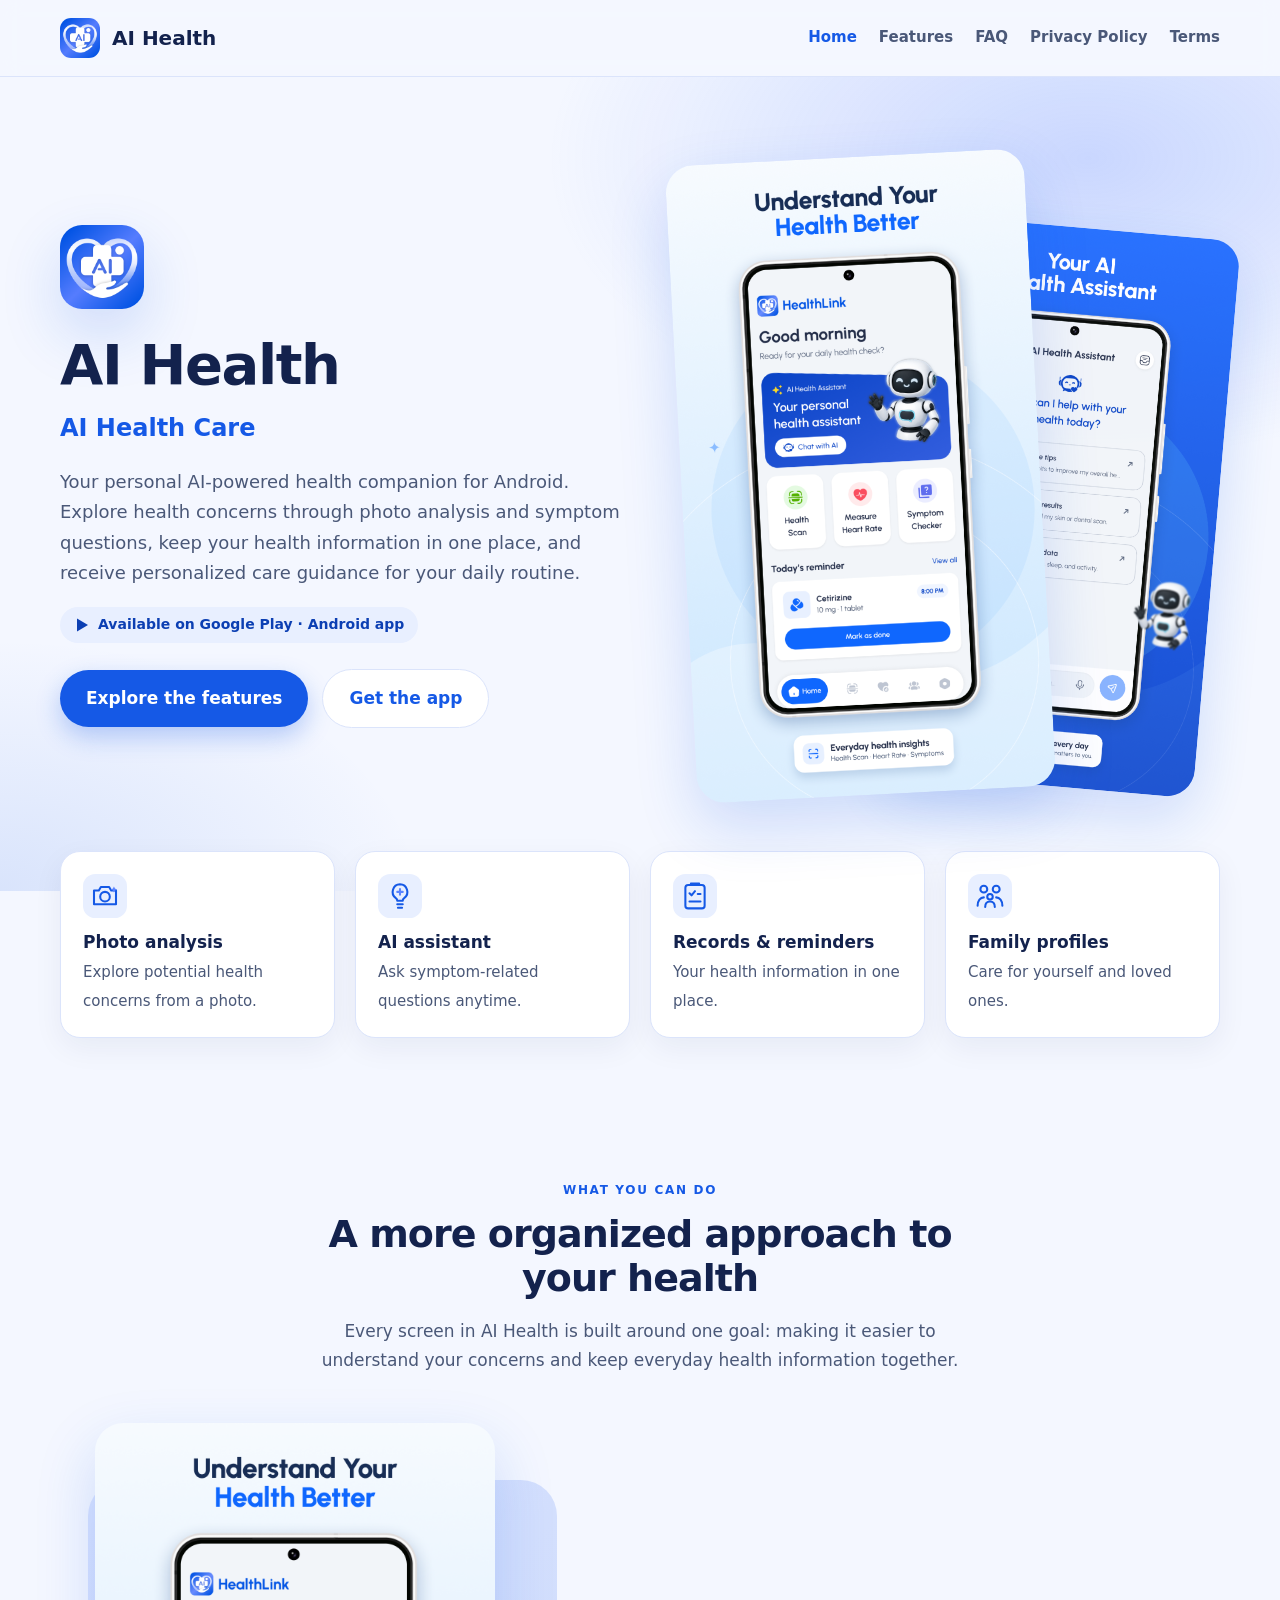
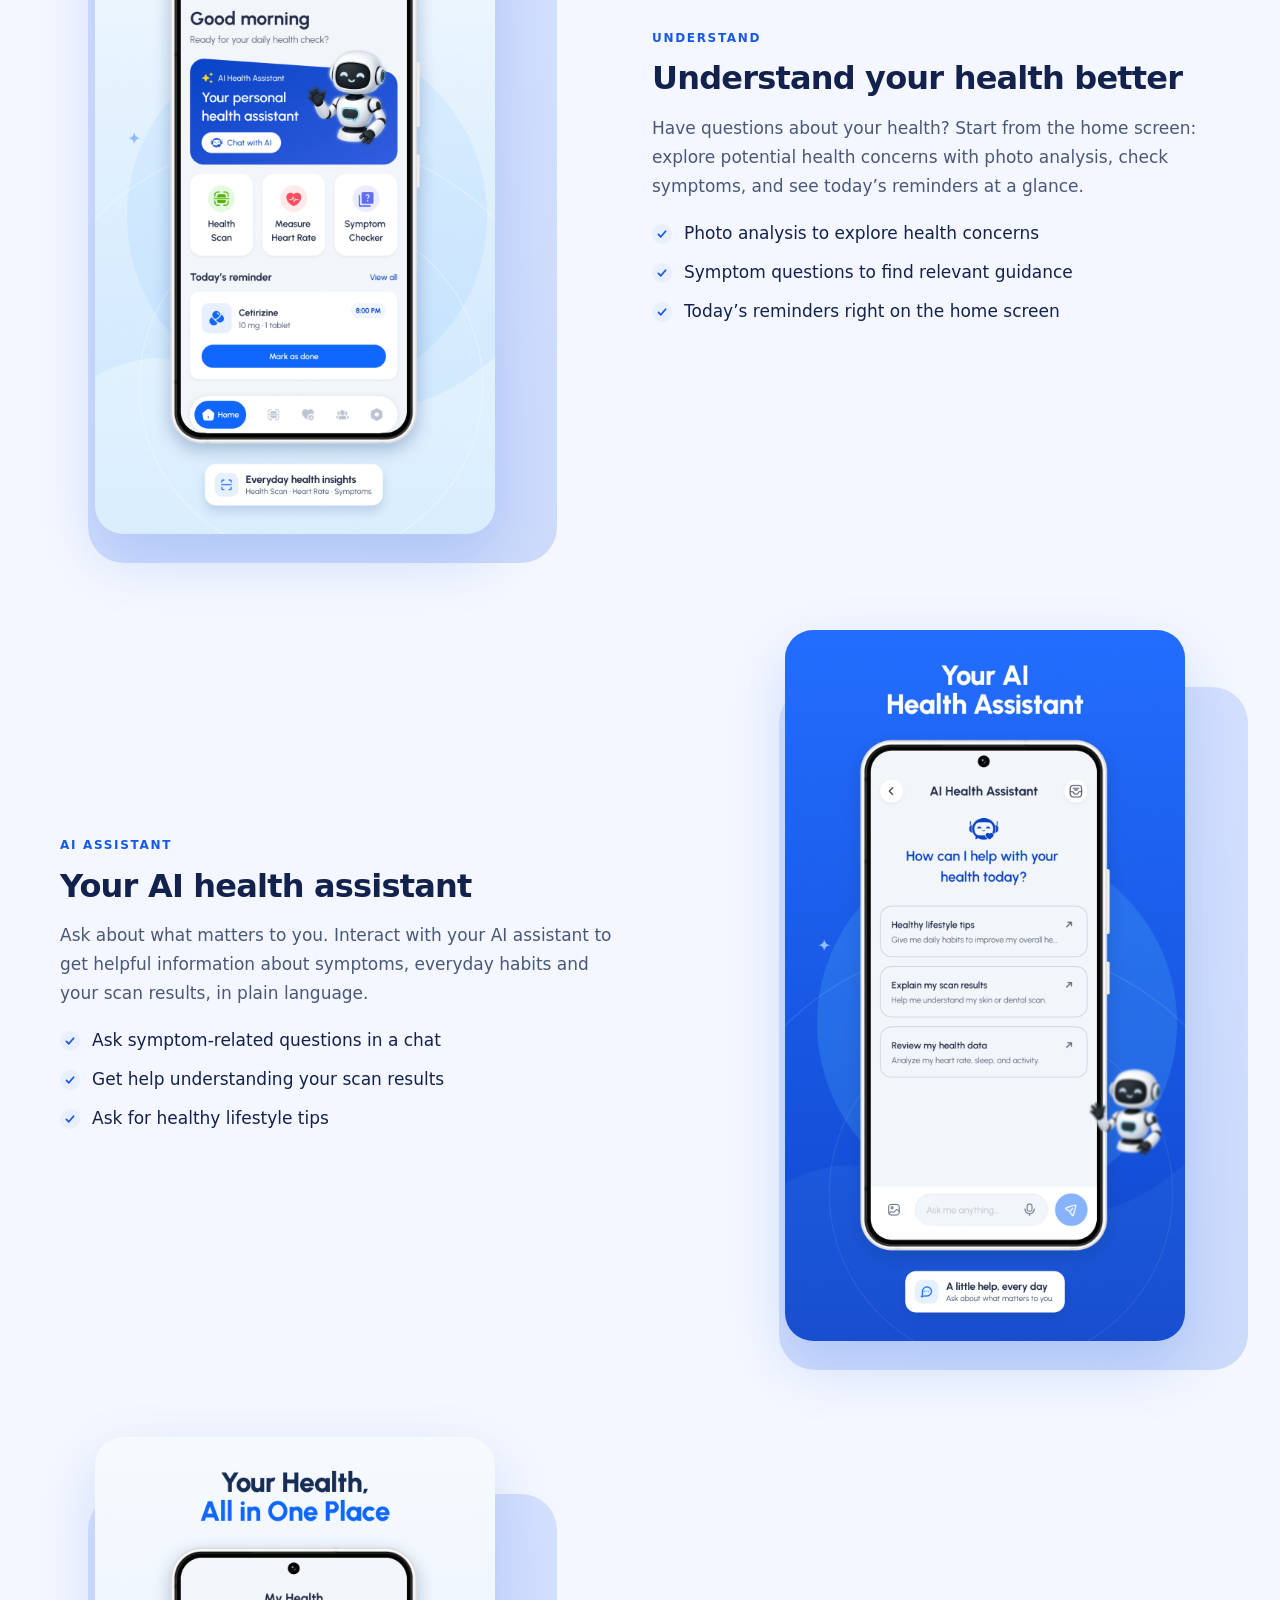
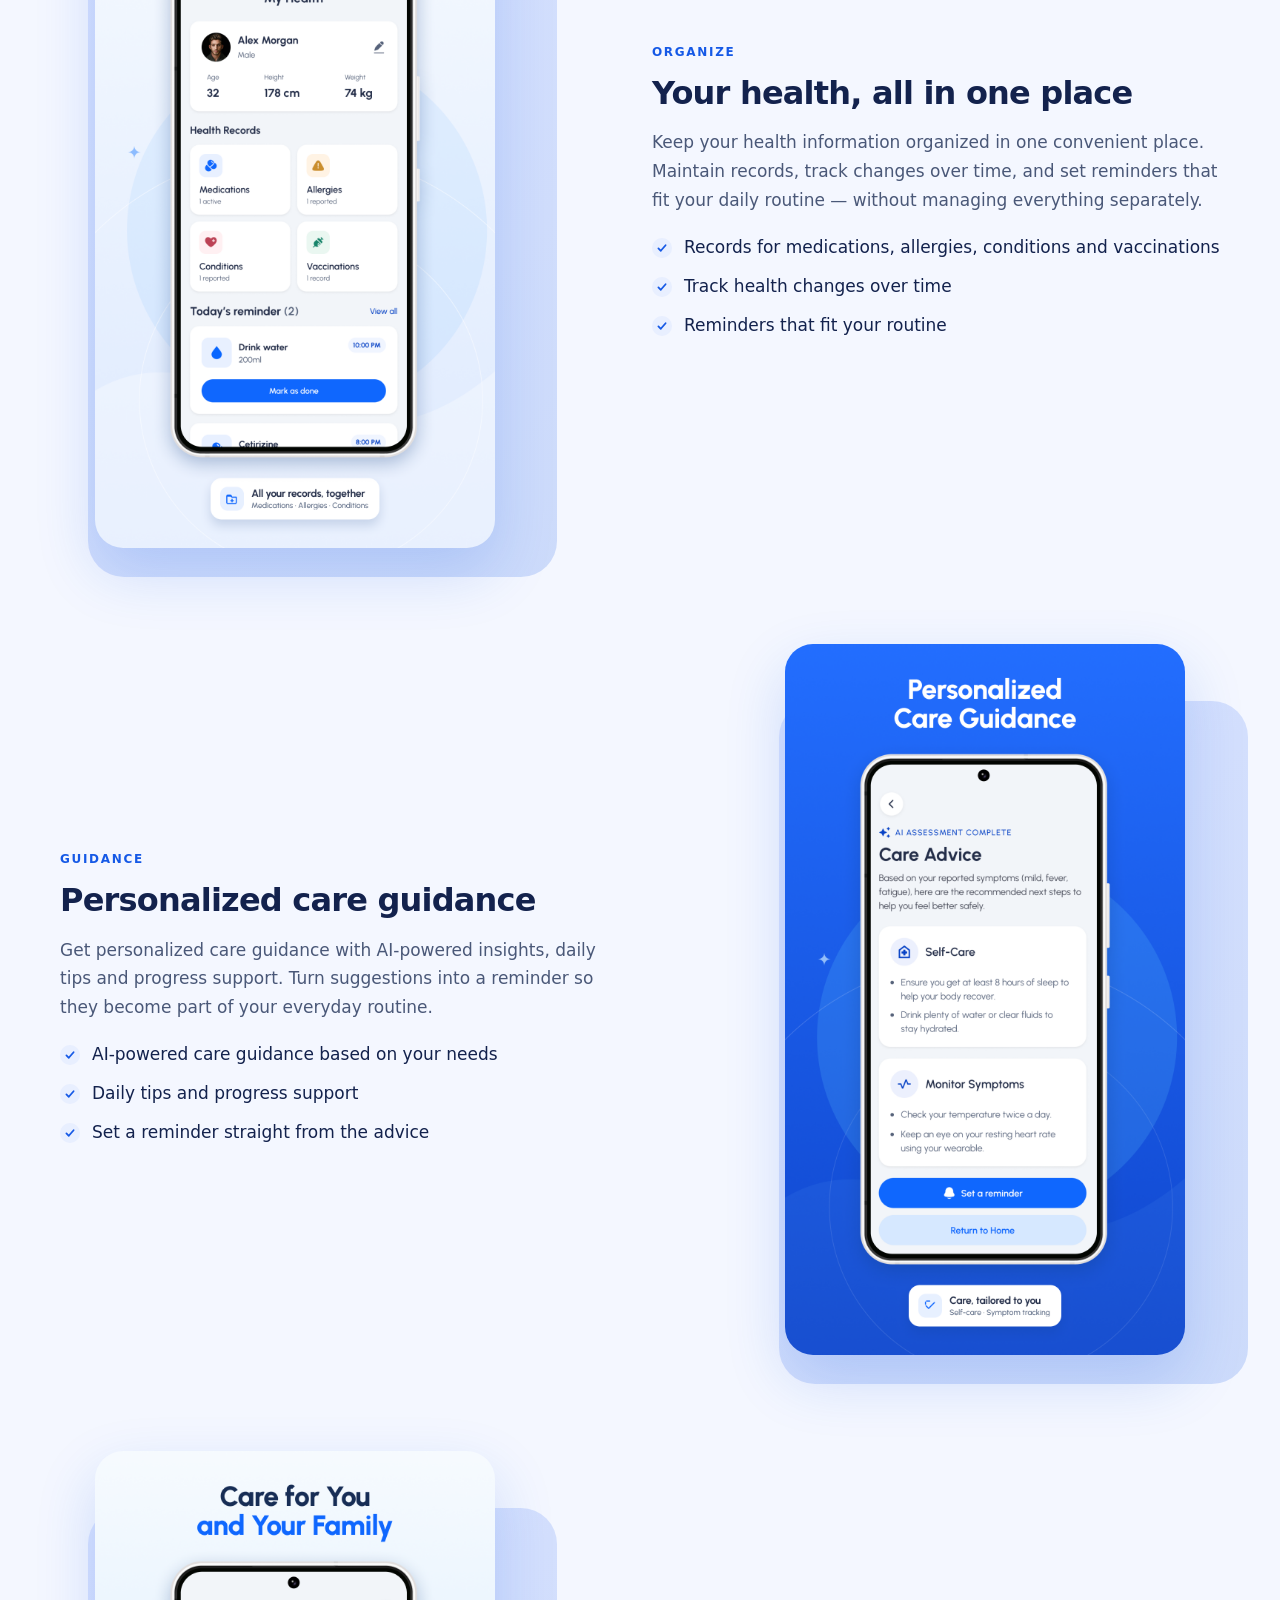
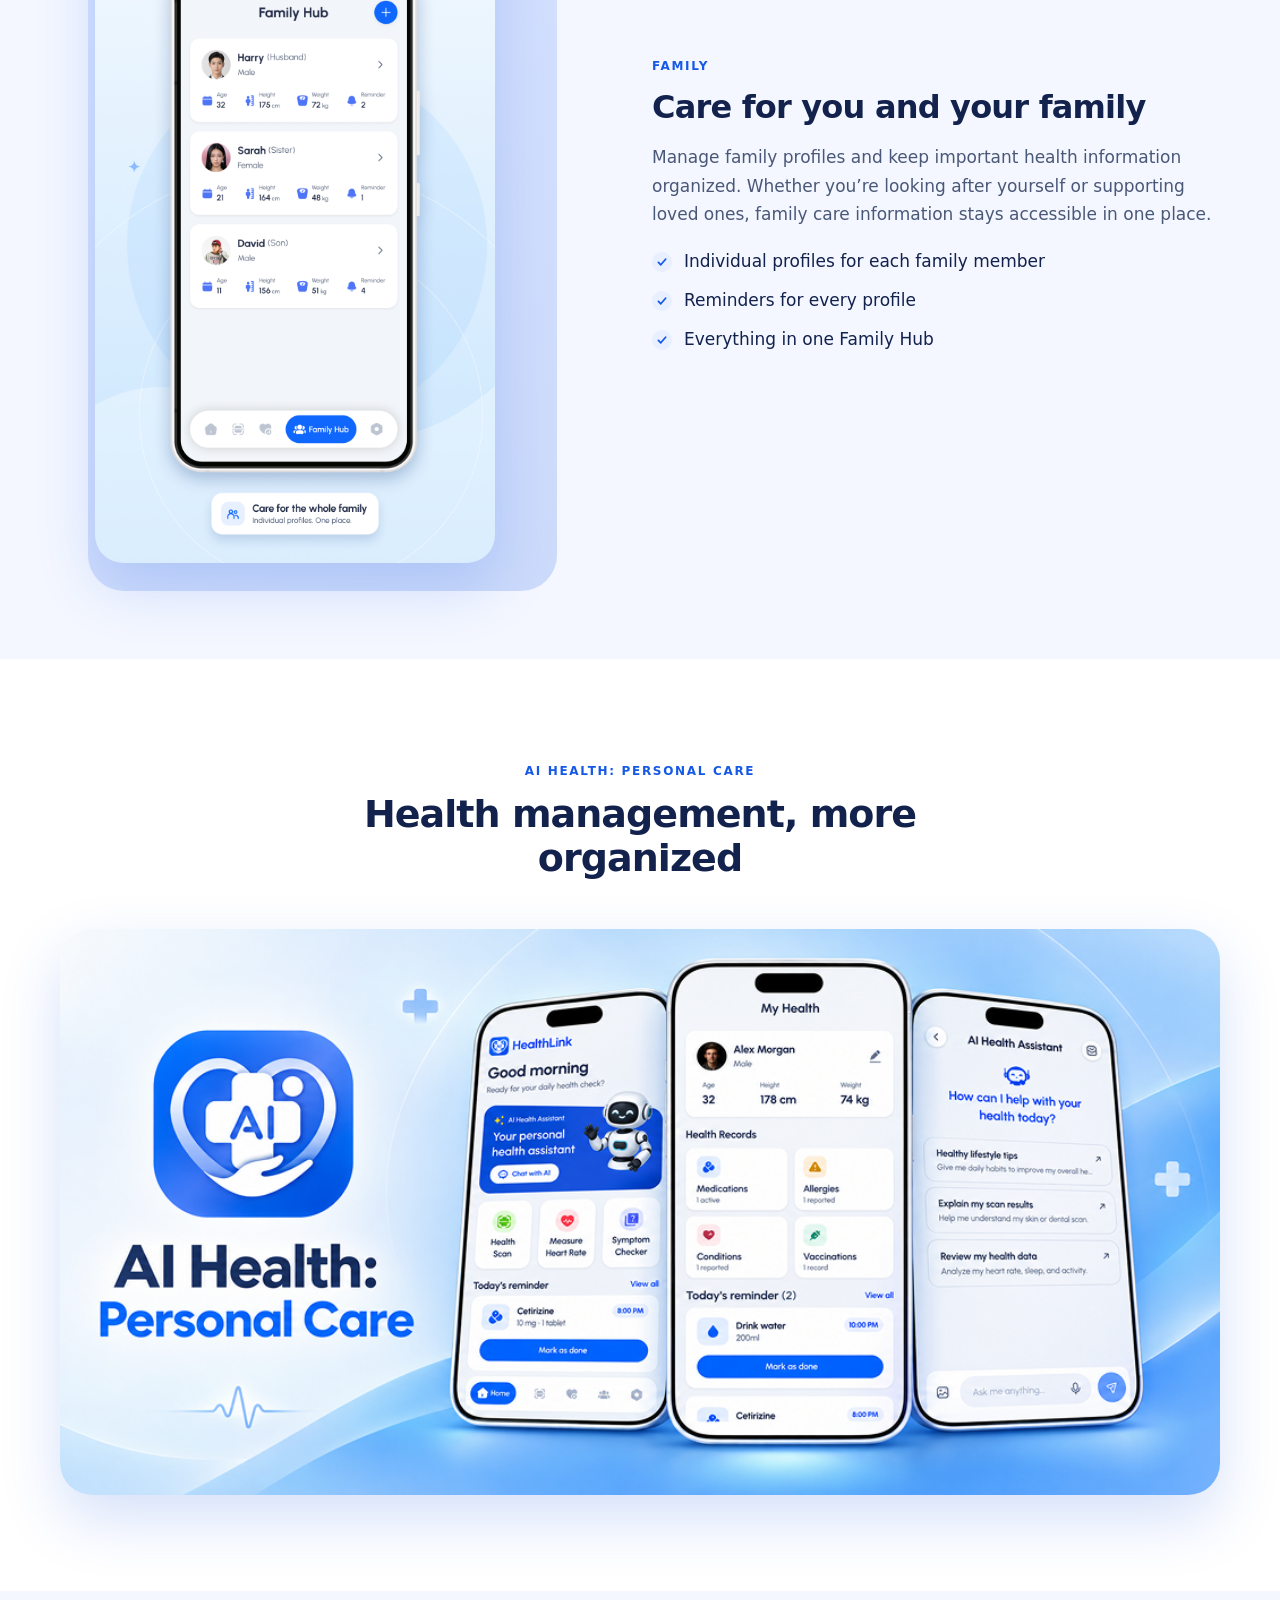
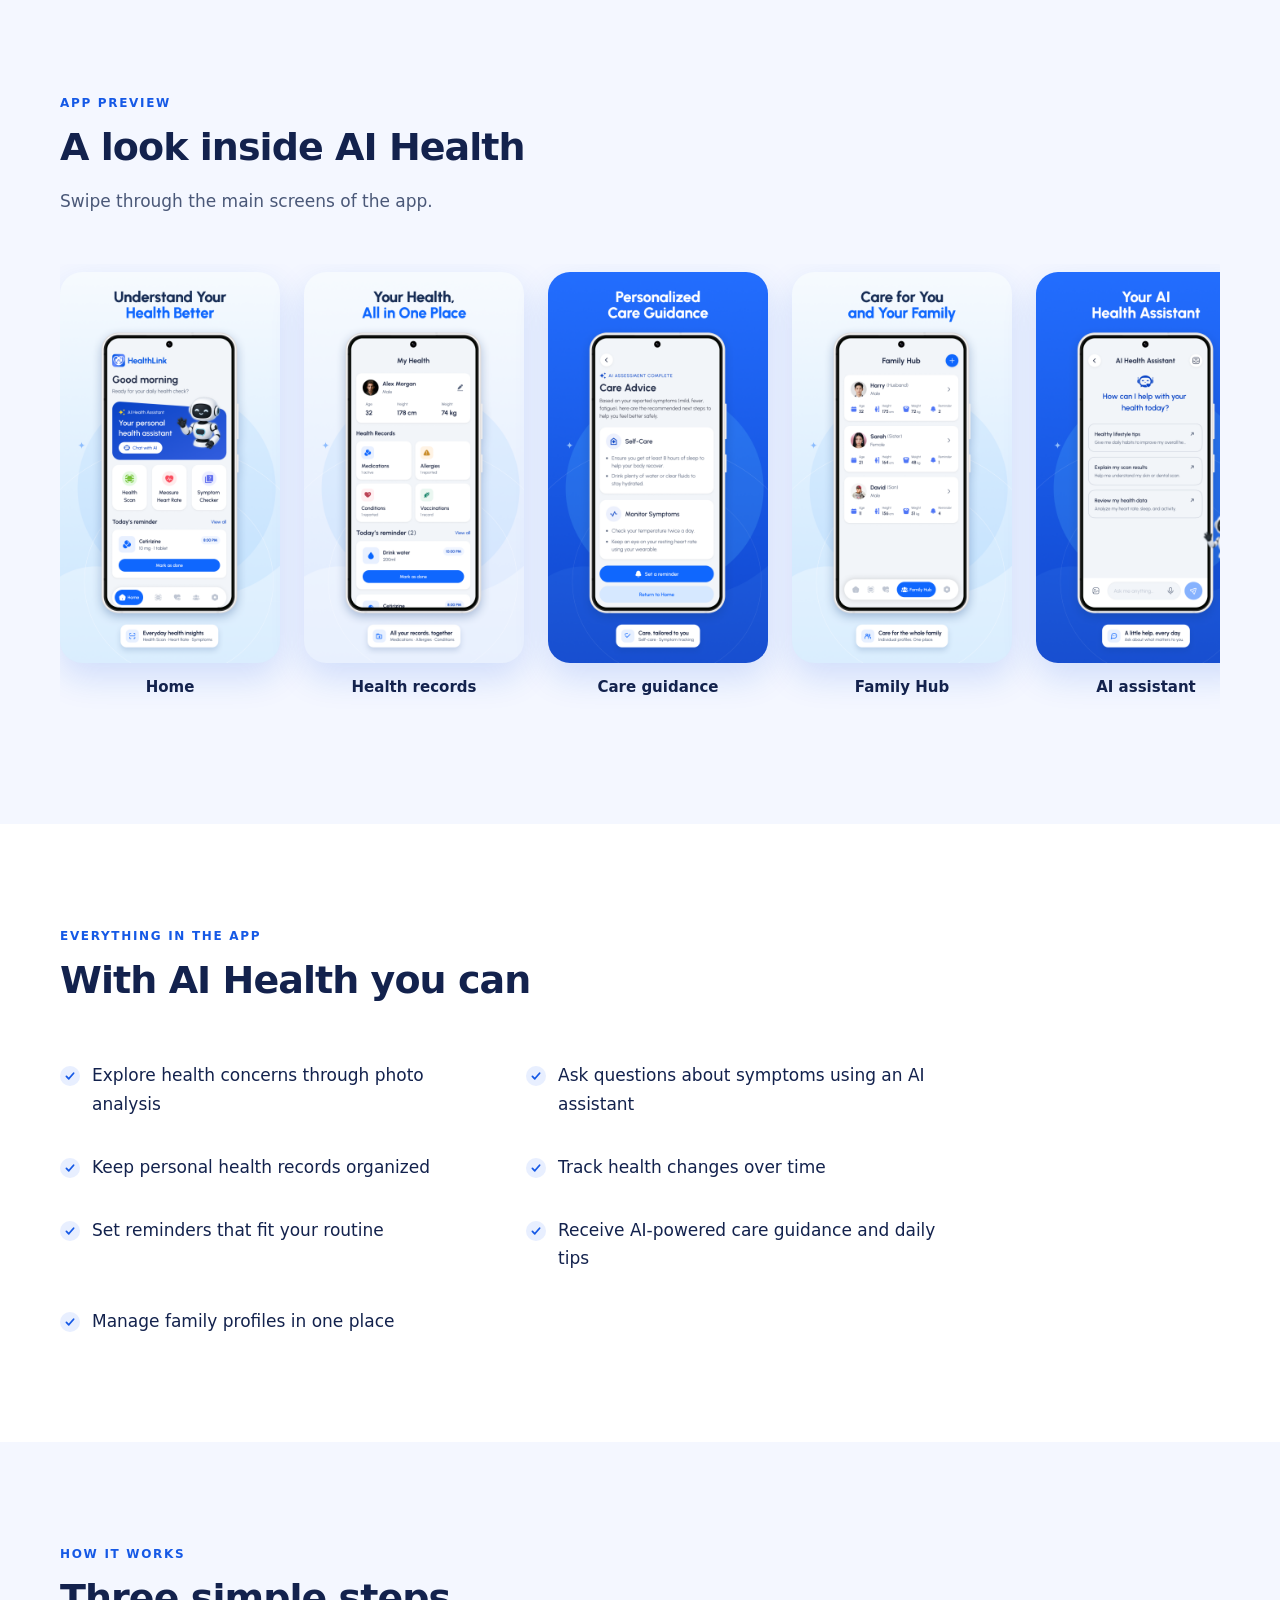
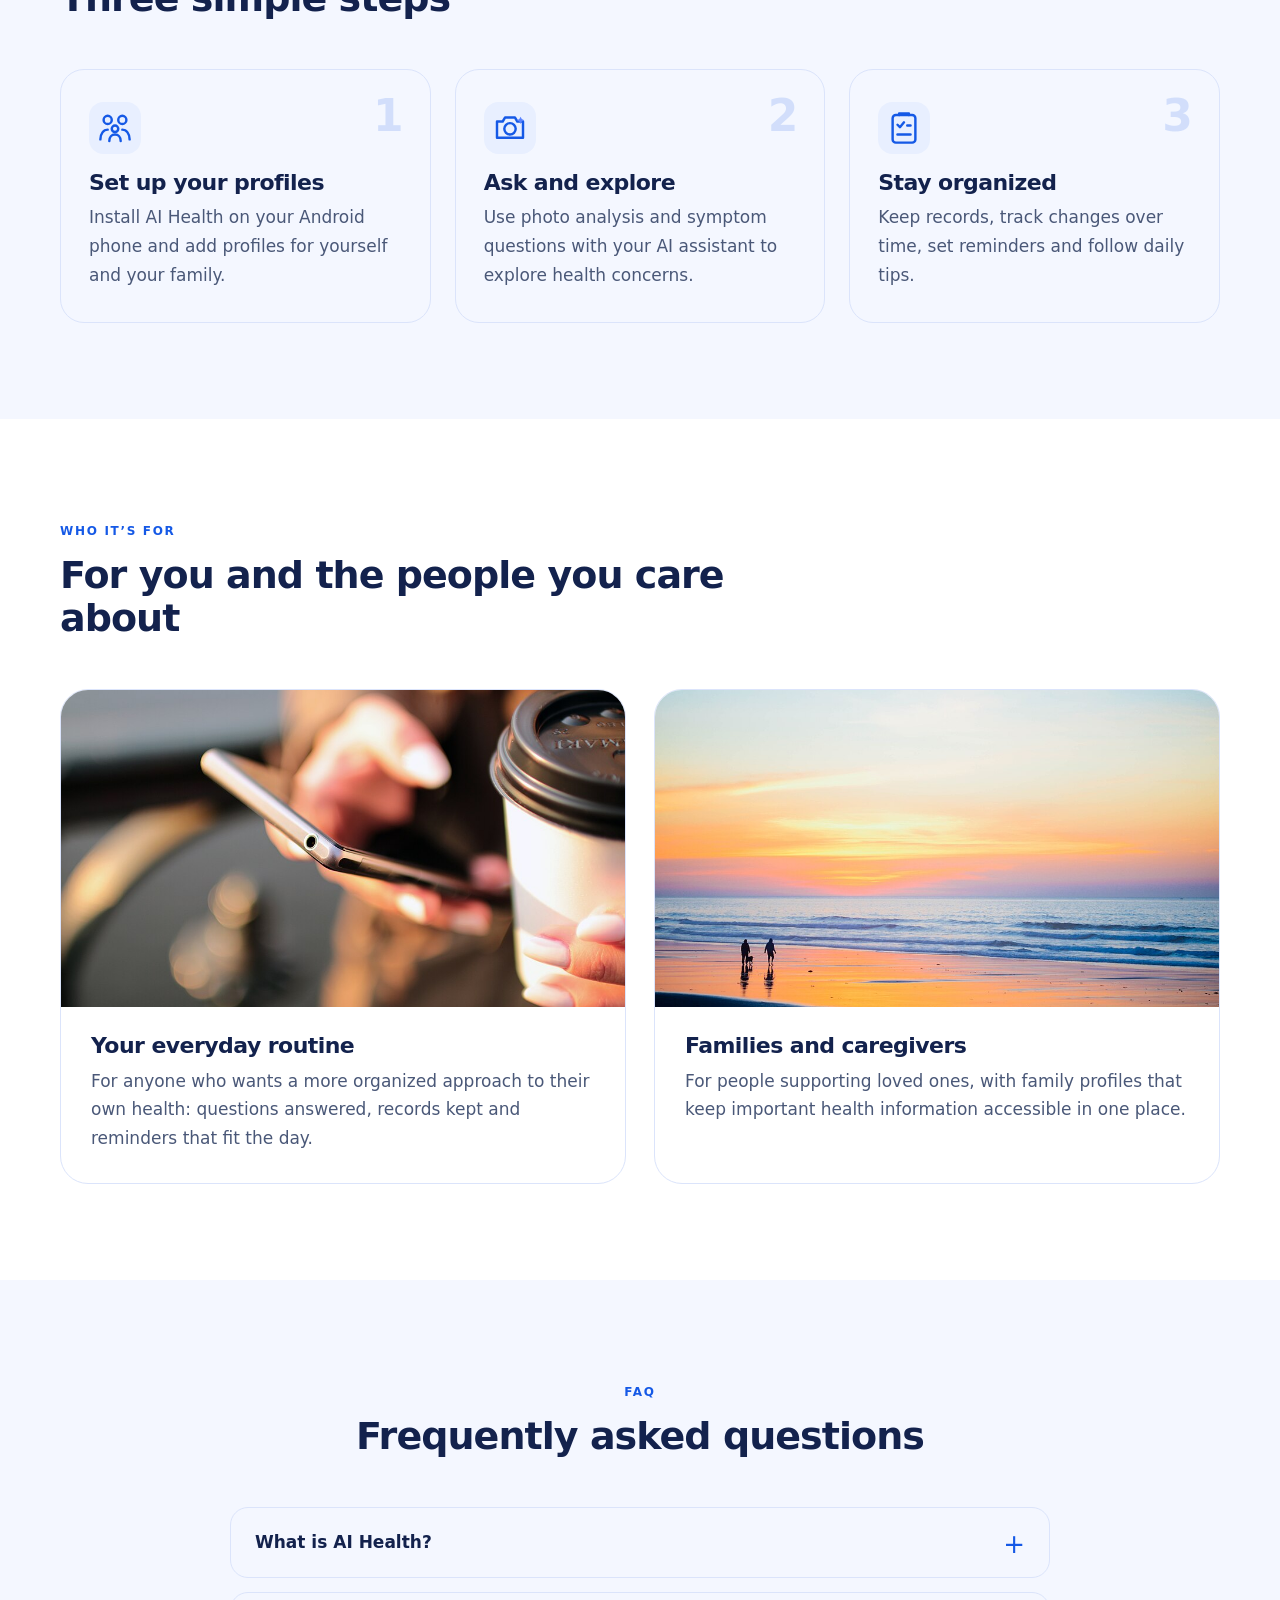
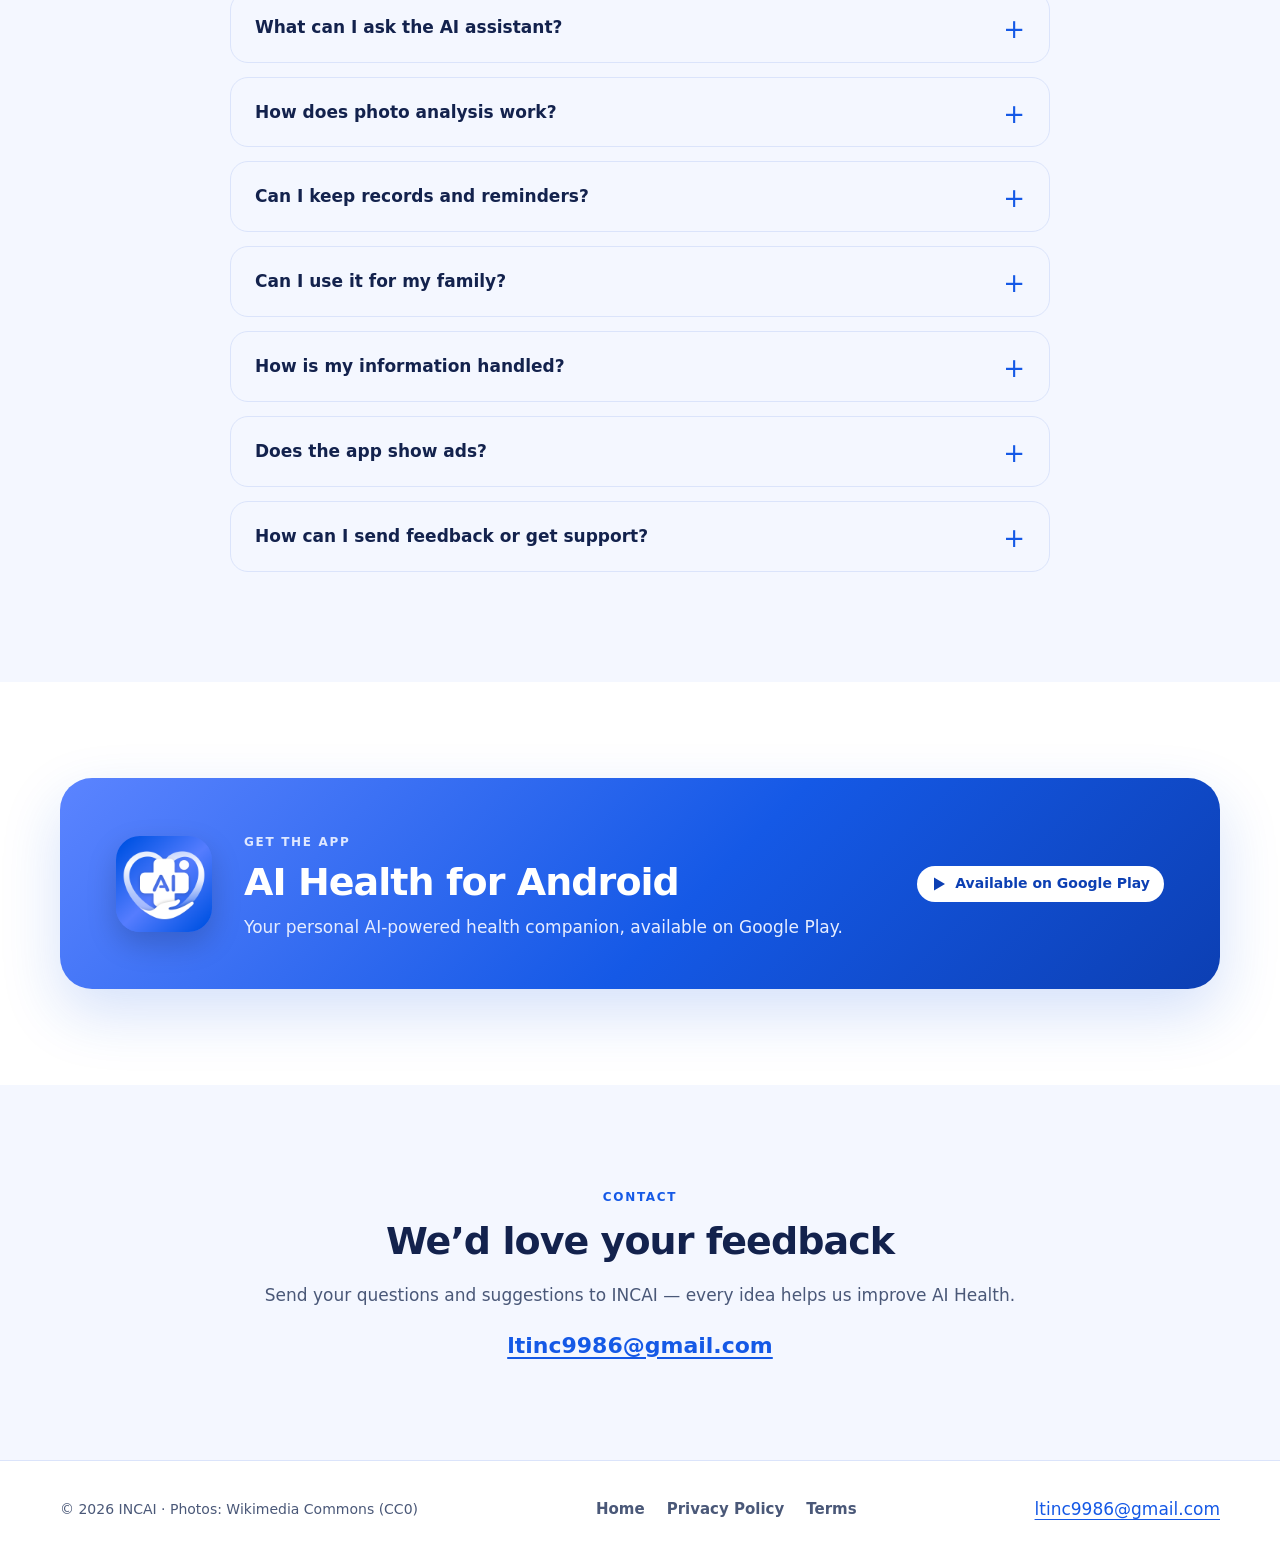
==== commit 09607ff9: "CODE12OPS-1232: Web 891: trang giới thiệu, chính sách, điều khoản, app-ads.txt CODE12 run 5f8844ec-1" ====
--- a/index.html
+++ b/index.html
@@ -156,7 +156,8 @@
           <details><summary>How does photo analysis work?</summary><p>Take or choose a photo in the app to explore potential health concerns, then continue with your AI assistant to get helpful information and relevant guidance.</p></details>
           <details><summary>Can I keep records and reminders?</summary><p>Yes. Keep personal health records organized — such as medications, allergies, conditions and vaccinations — track changes over time and set reminders that fit your routine.</p></details>
           <details><summary>Can I use it for my family?</summary><p>Yes. Family profiles let you keep important health information for yourself and your loved ones organized in one place.</p></details>
-          <details><summary>How is my information handled?</summary><p>Please read our <a href="policies.html">Privacy Policy</a> for details on how information is handled and how to contact us about your data.</p></details>
+          <details><summary>How is my information handled?</summary><p>Health information you enter is used to provide the app's features. It is not sold and not used to personalize ads. Read our <a href="policies.html">Privacy Policy</a> for details and for how to contact us about your data.</p></details>
+          <details><summary>Does the app show ads?</summary><p>Yes, AI Health is supported by ads. You can reset or delete your Advertising ID and limit ad personalization in your Android settings. See the <a href="policies.html">Privacy Policy</a>.</p></details>
           <details><summary>How can I send feedback or get support?</summary><p>AI Health keeps improving with suggestions from its users. Email us at <a href="mailto:ltinc9986@gmail.com">ltinc9986@gmail.com</a>.</p></details>
         </div>
       </div>
--- a/assets/style.css
+++ b/assets/style.css
@@ -136,7 +136,9 @@
 .legal{max-width:780px;padding:64px 0 96px}
 .legal h1{font-size:clamp(38px,6vw,52px)}
 .legal h2{font-size:25px;margin-top:40px}
-.legal li{color:var(--muted)}
+.legal h3{font-size:19px;margin-top:24px}
+.legal ul{padding-left:22px}
+.legal li{color:var(--muted);margin-bottom:8px}
 .legal a{overflow-wrap:anywhere}
 .notice{padding:20px 24px;border-left:4px solid var(--brand);background:var(--soft);border-radius:0 14px 14px 0}
 .not-found{min-height:60vh;padding:80px 0}
